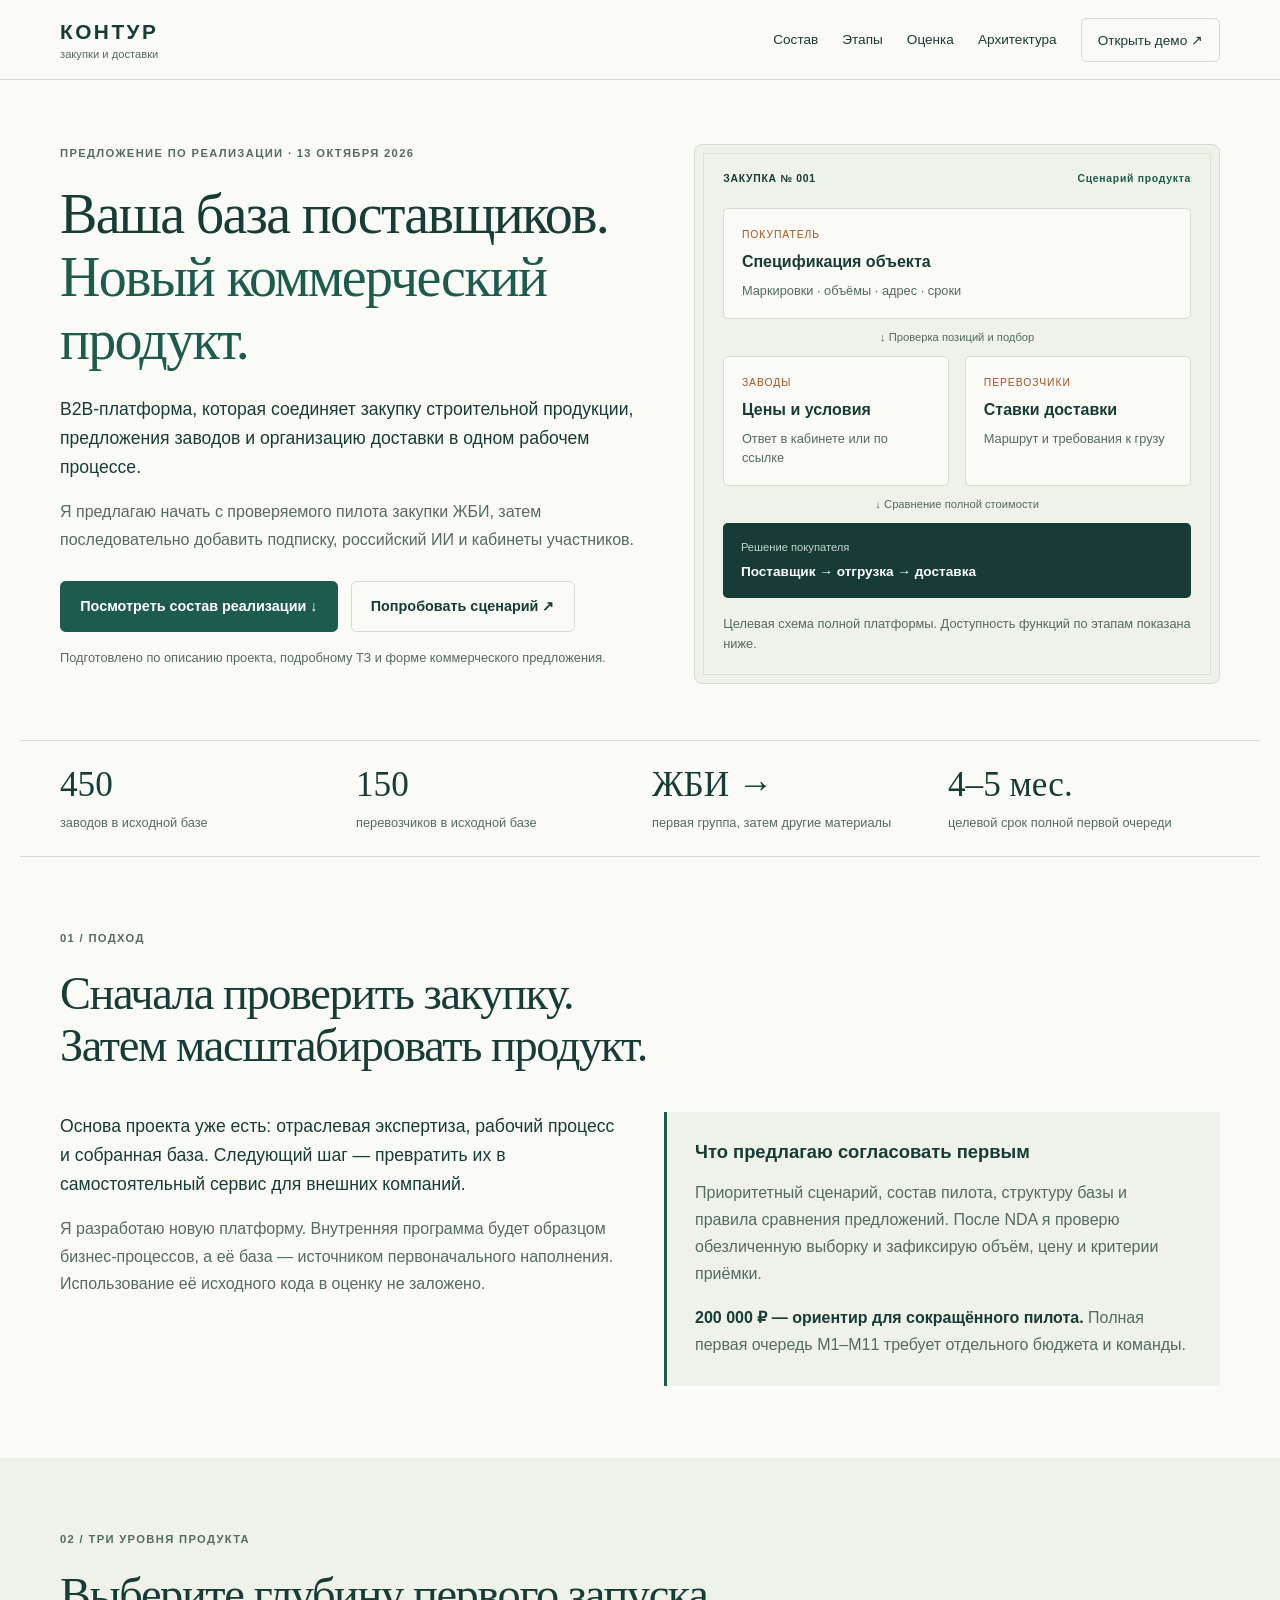
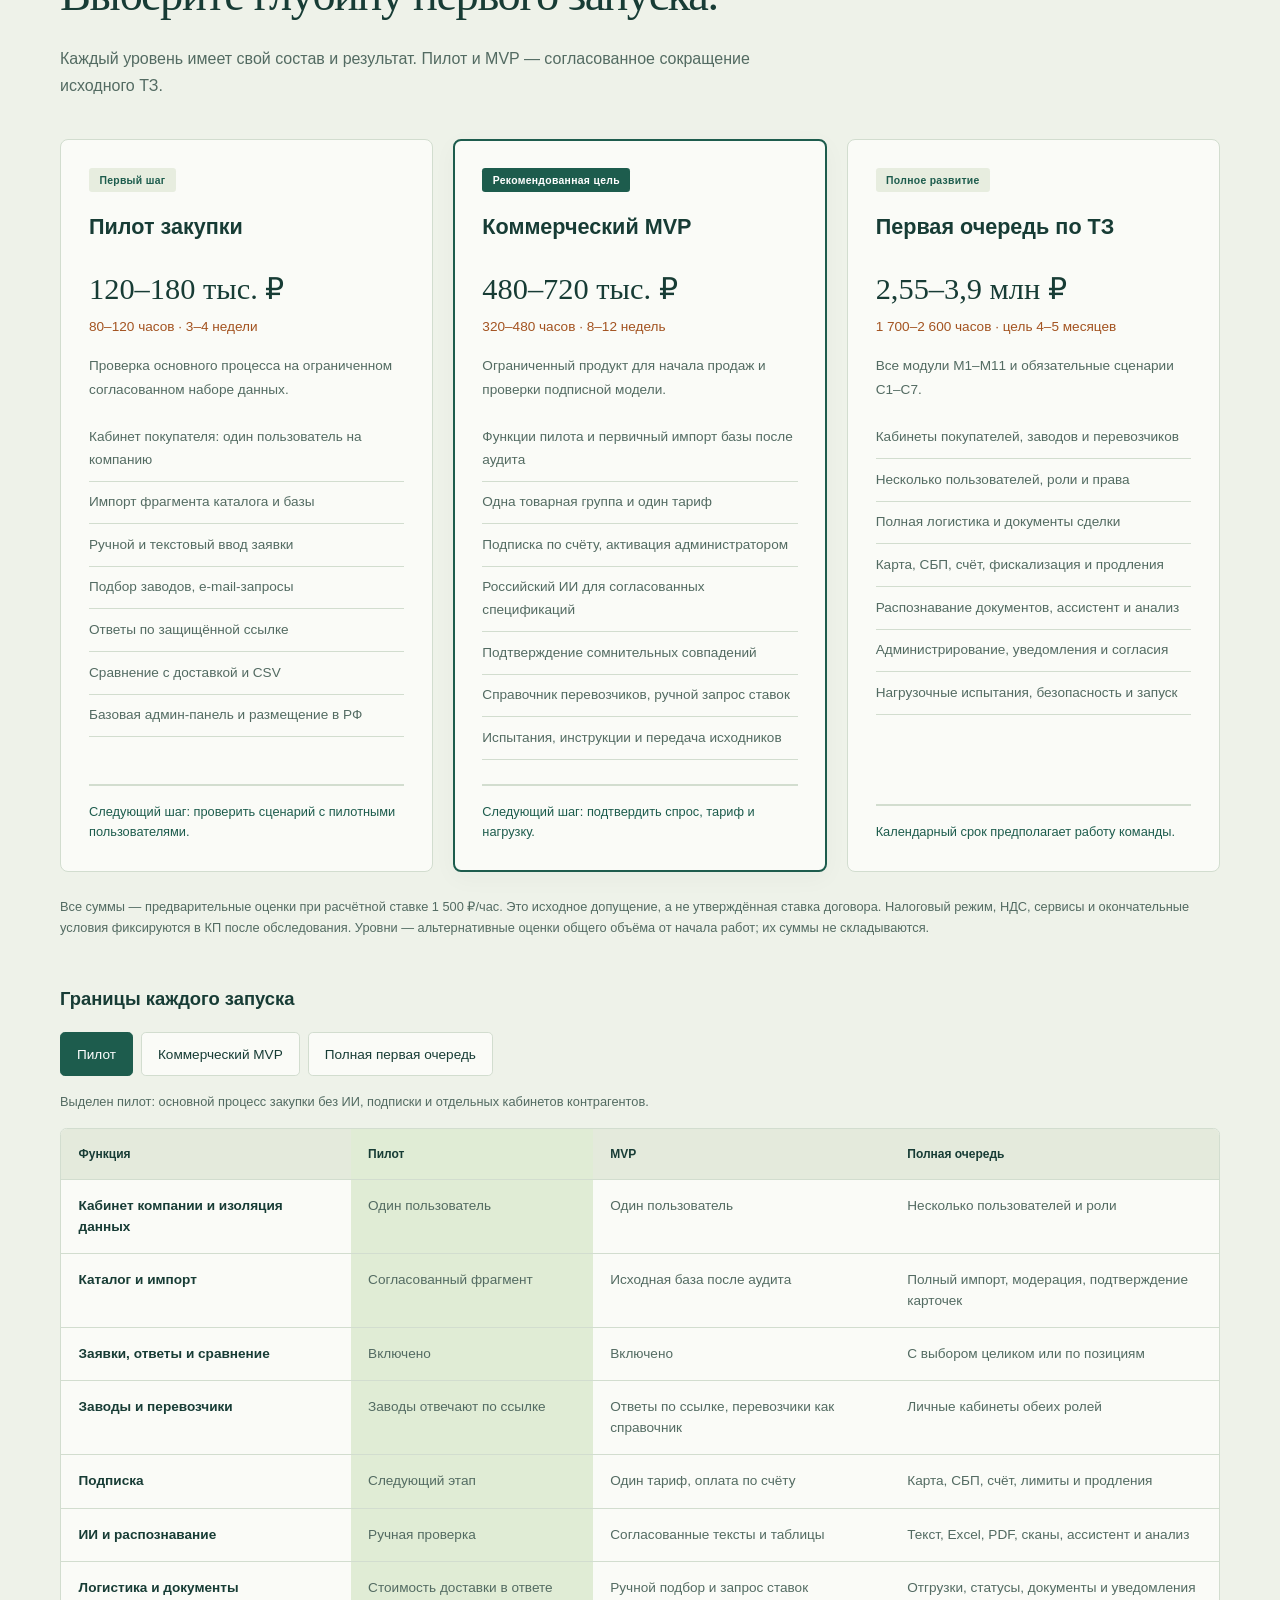
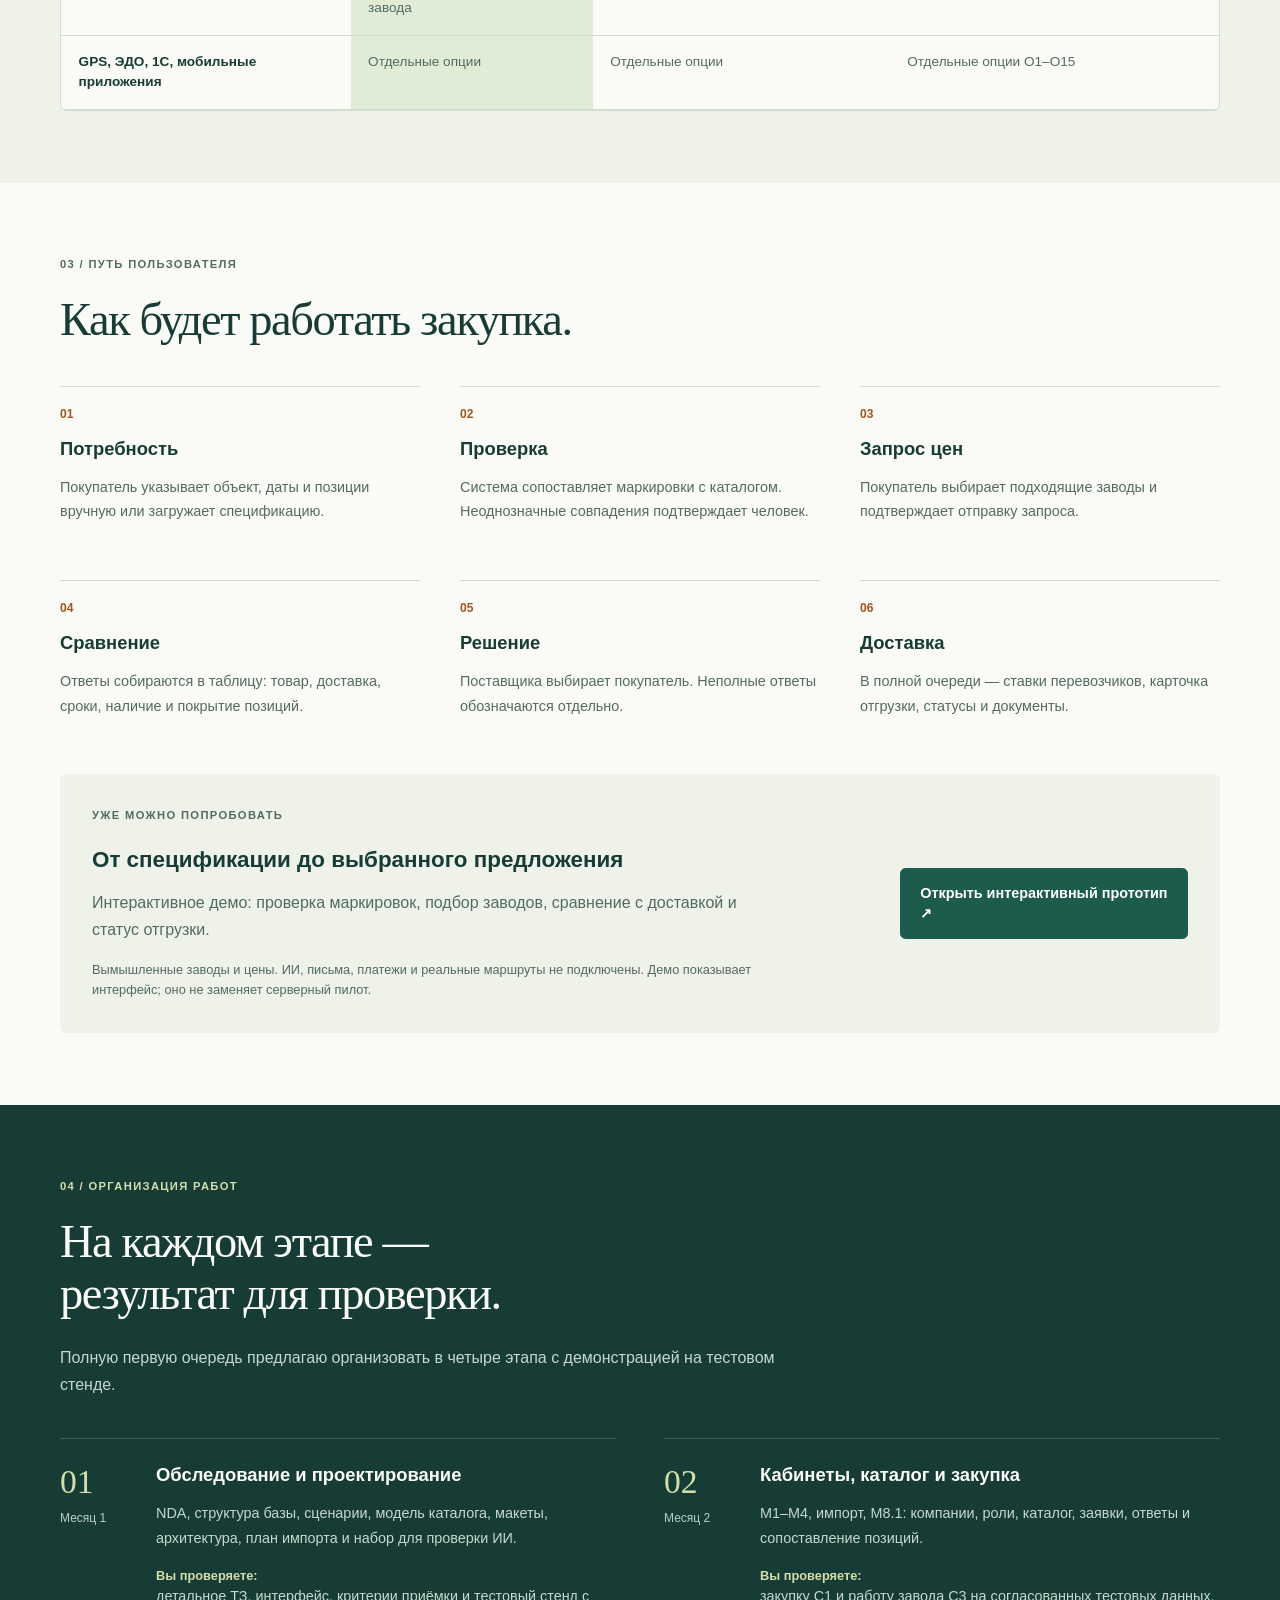
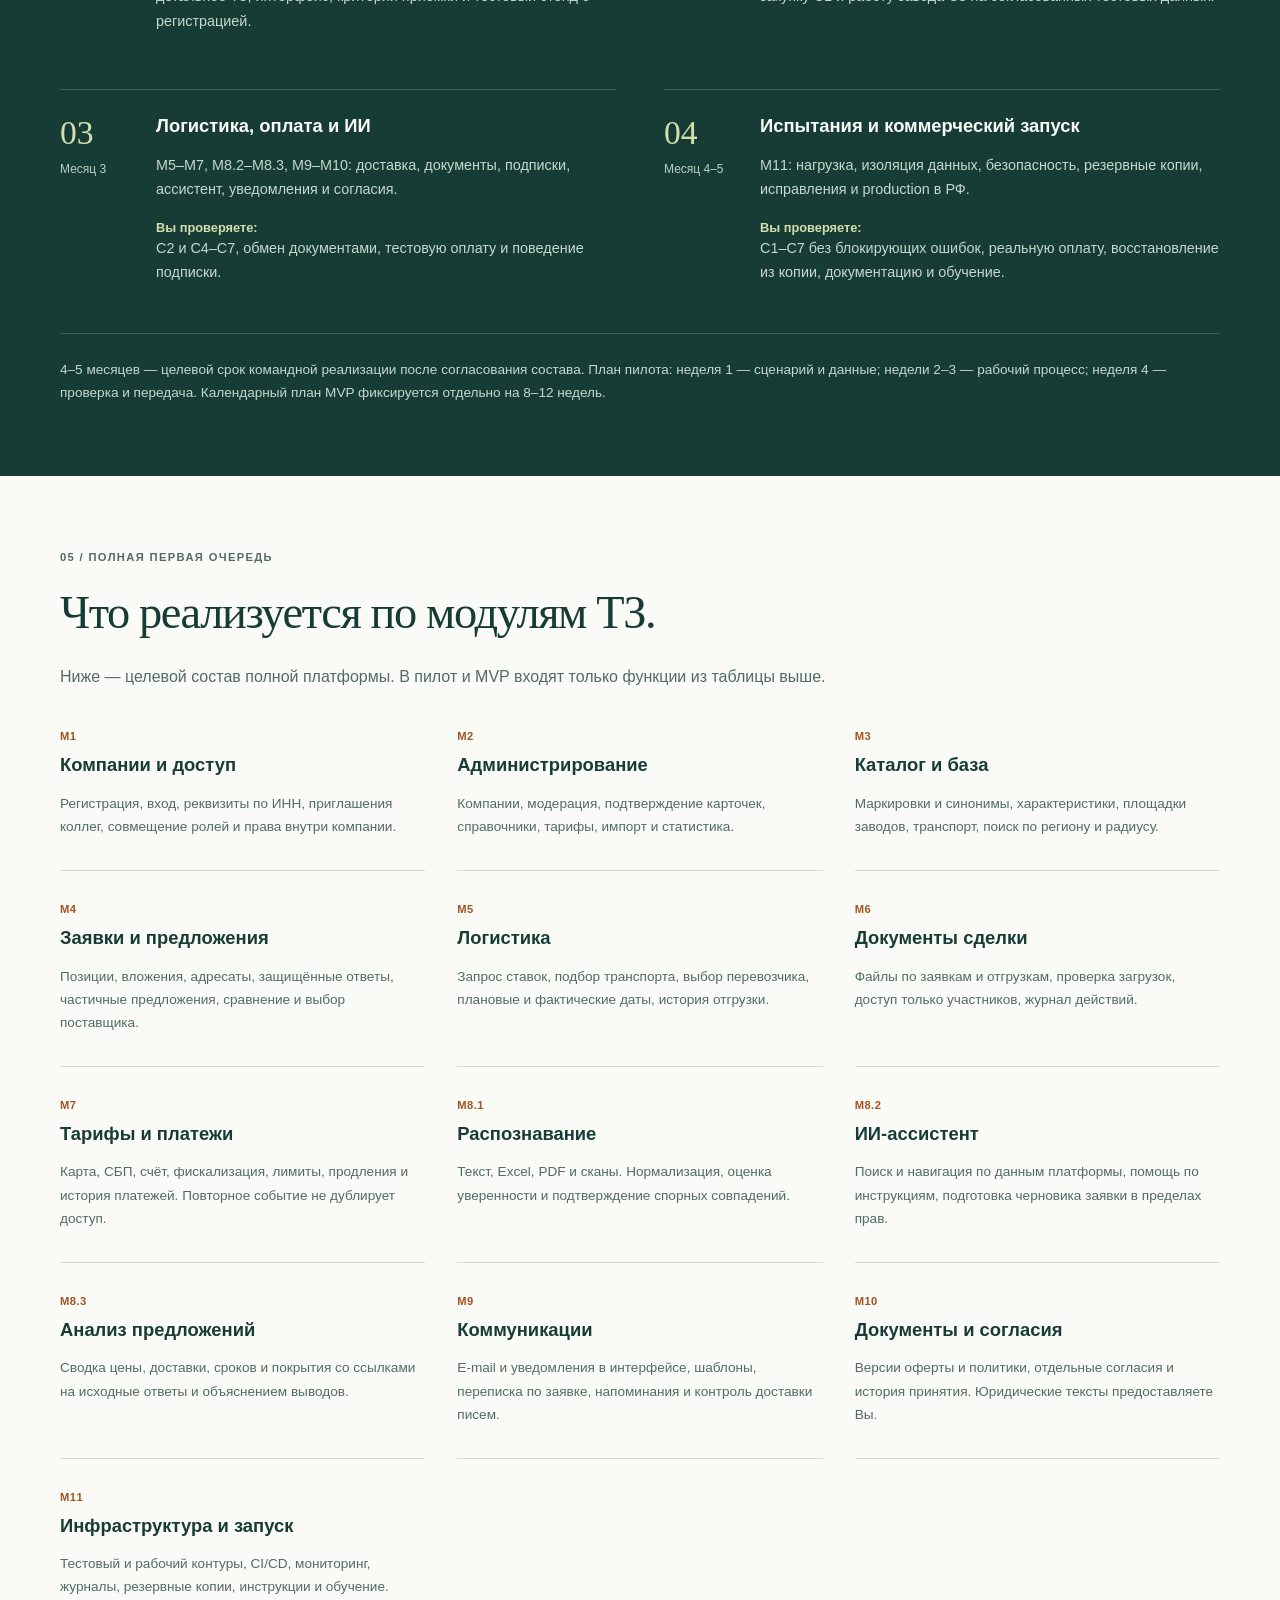
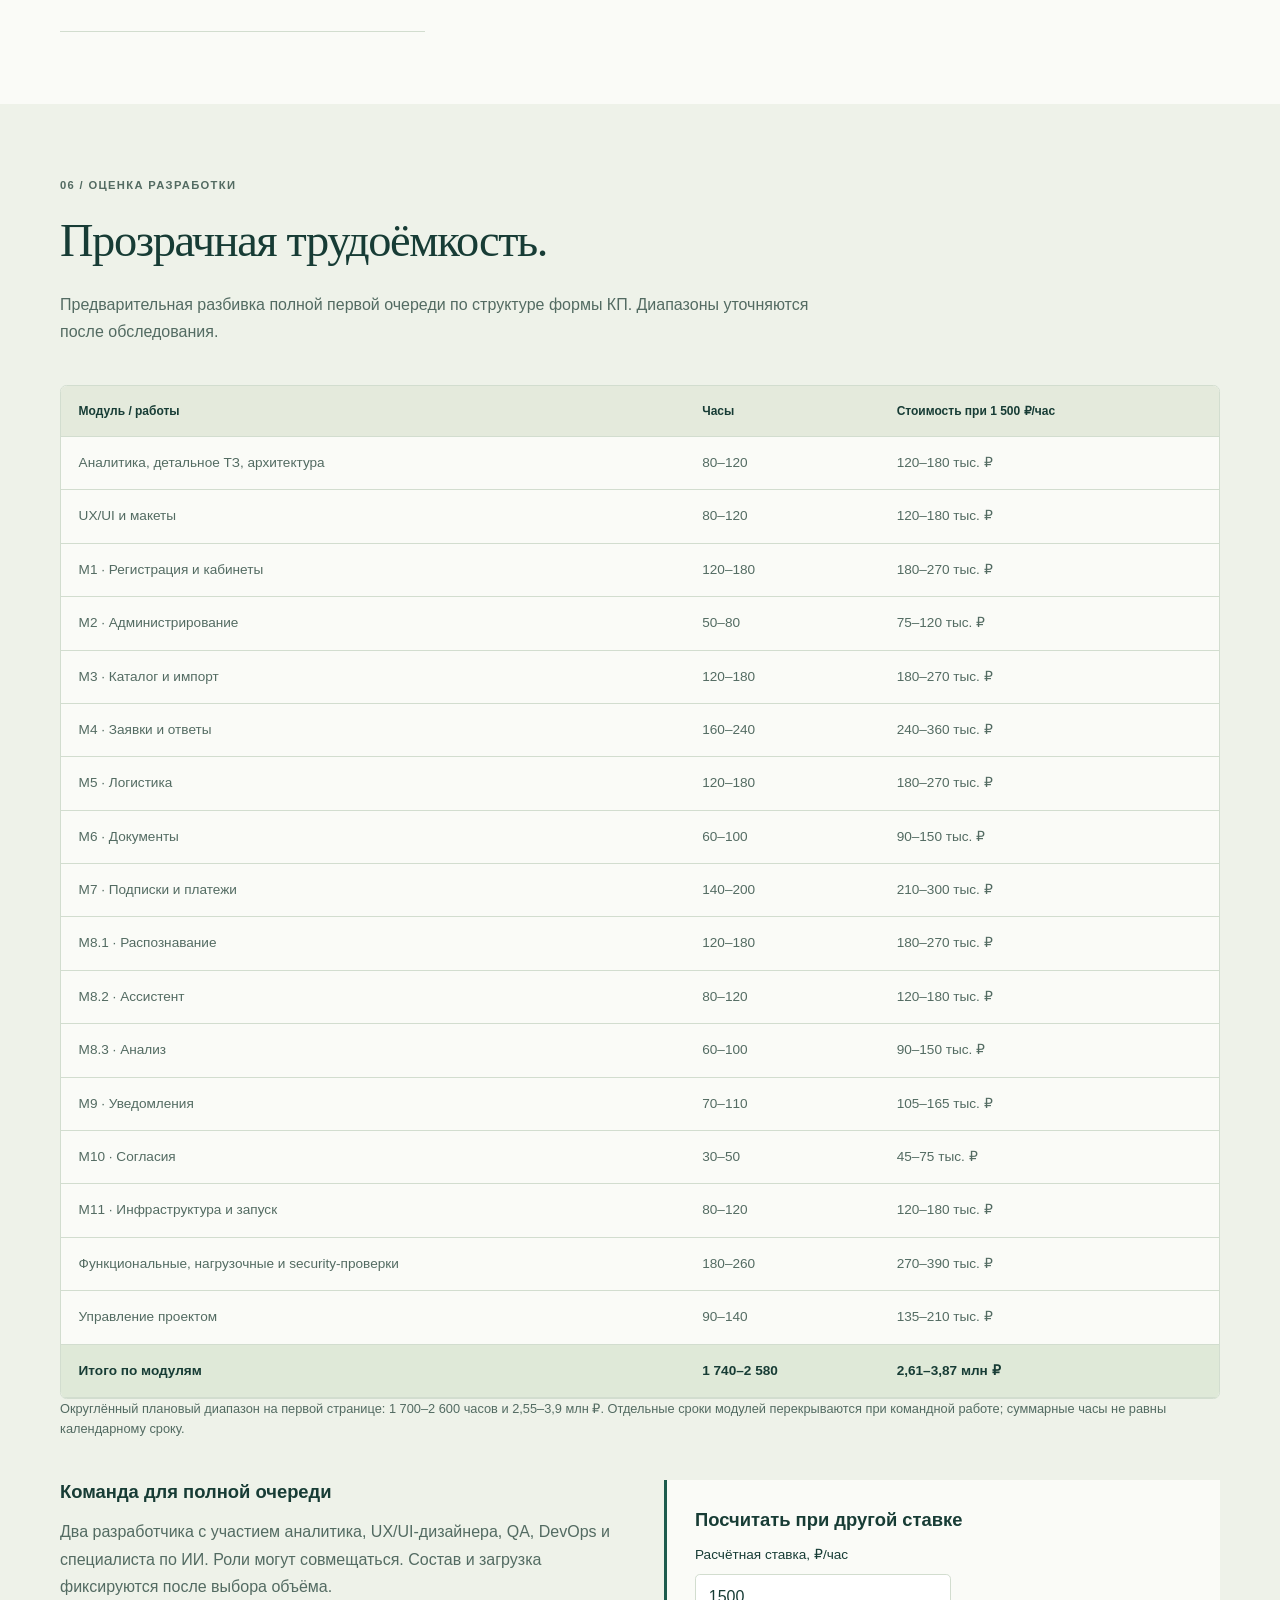
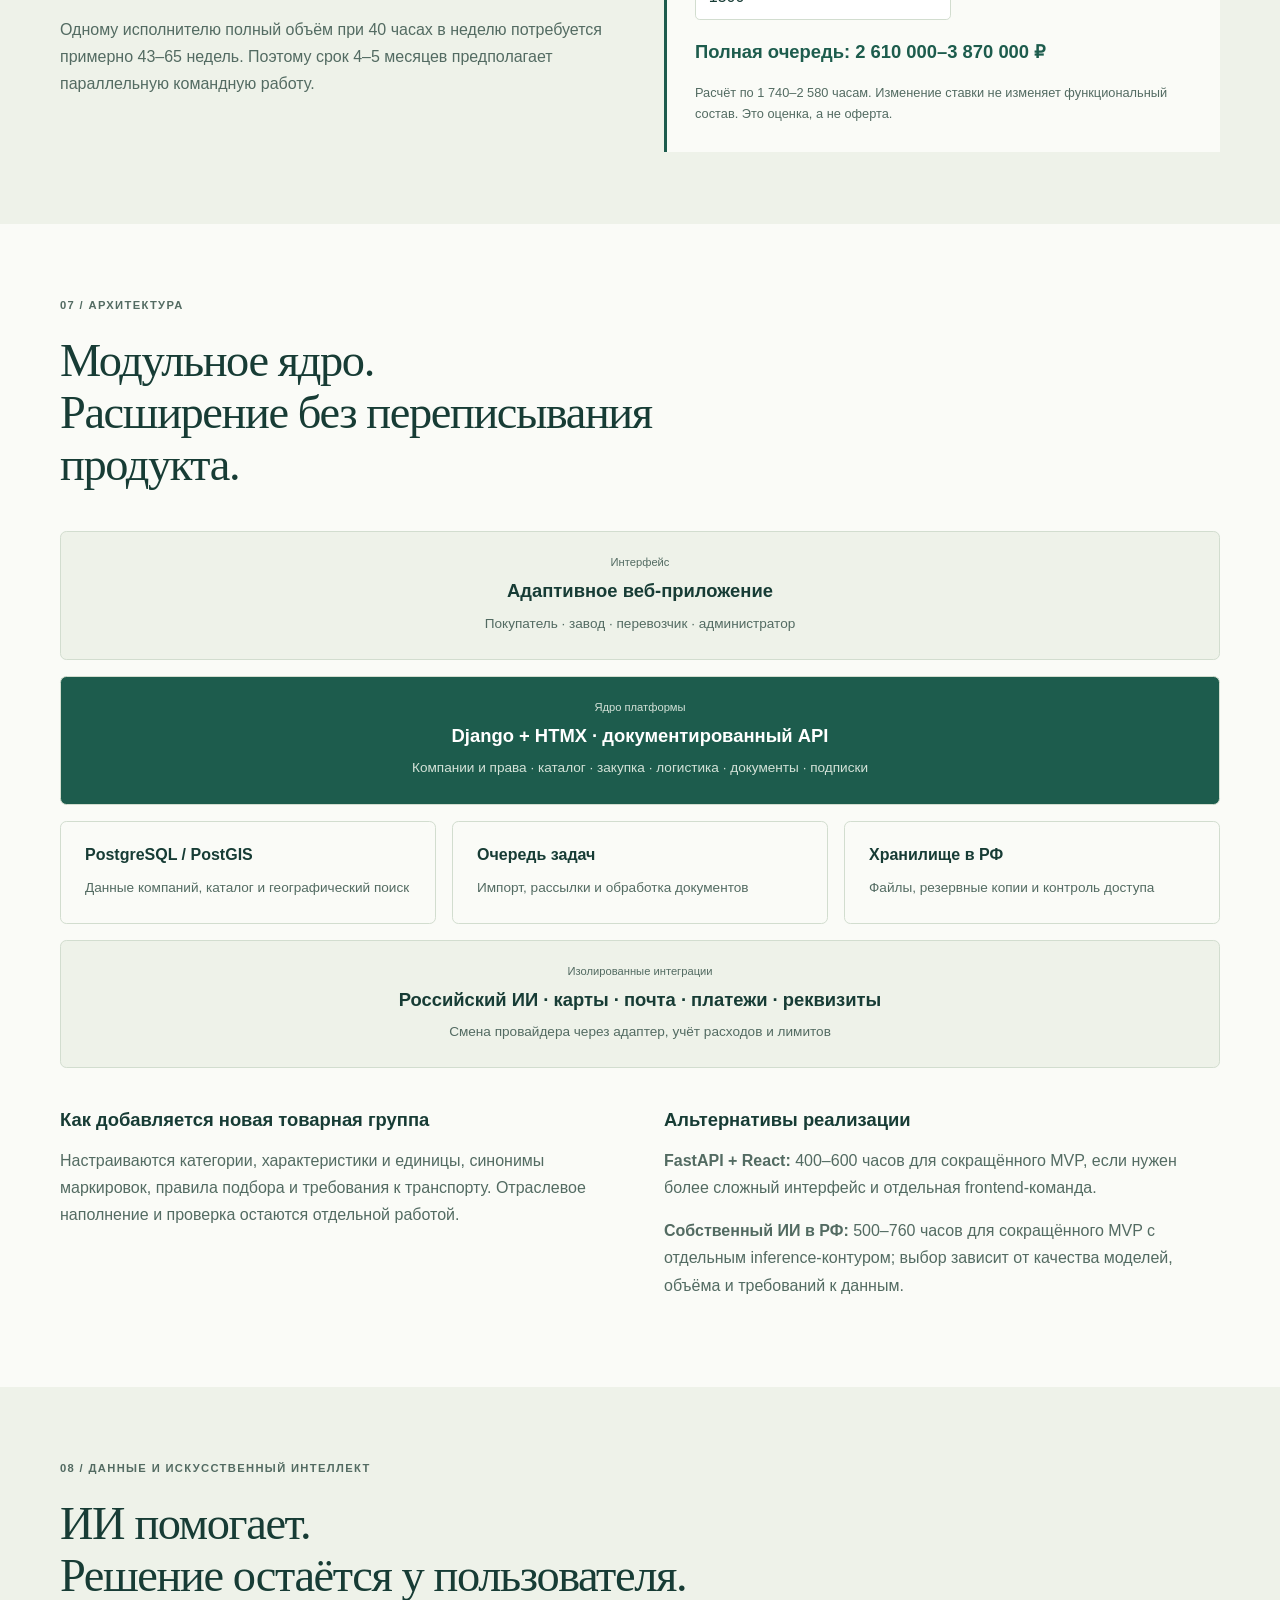
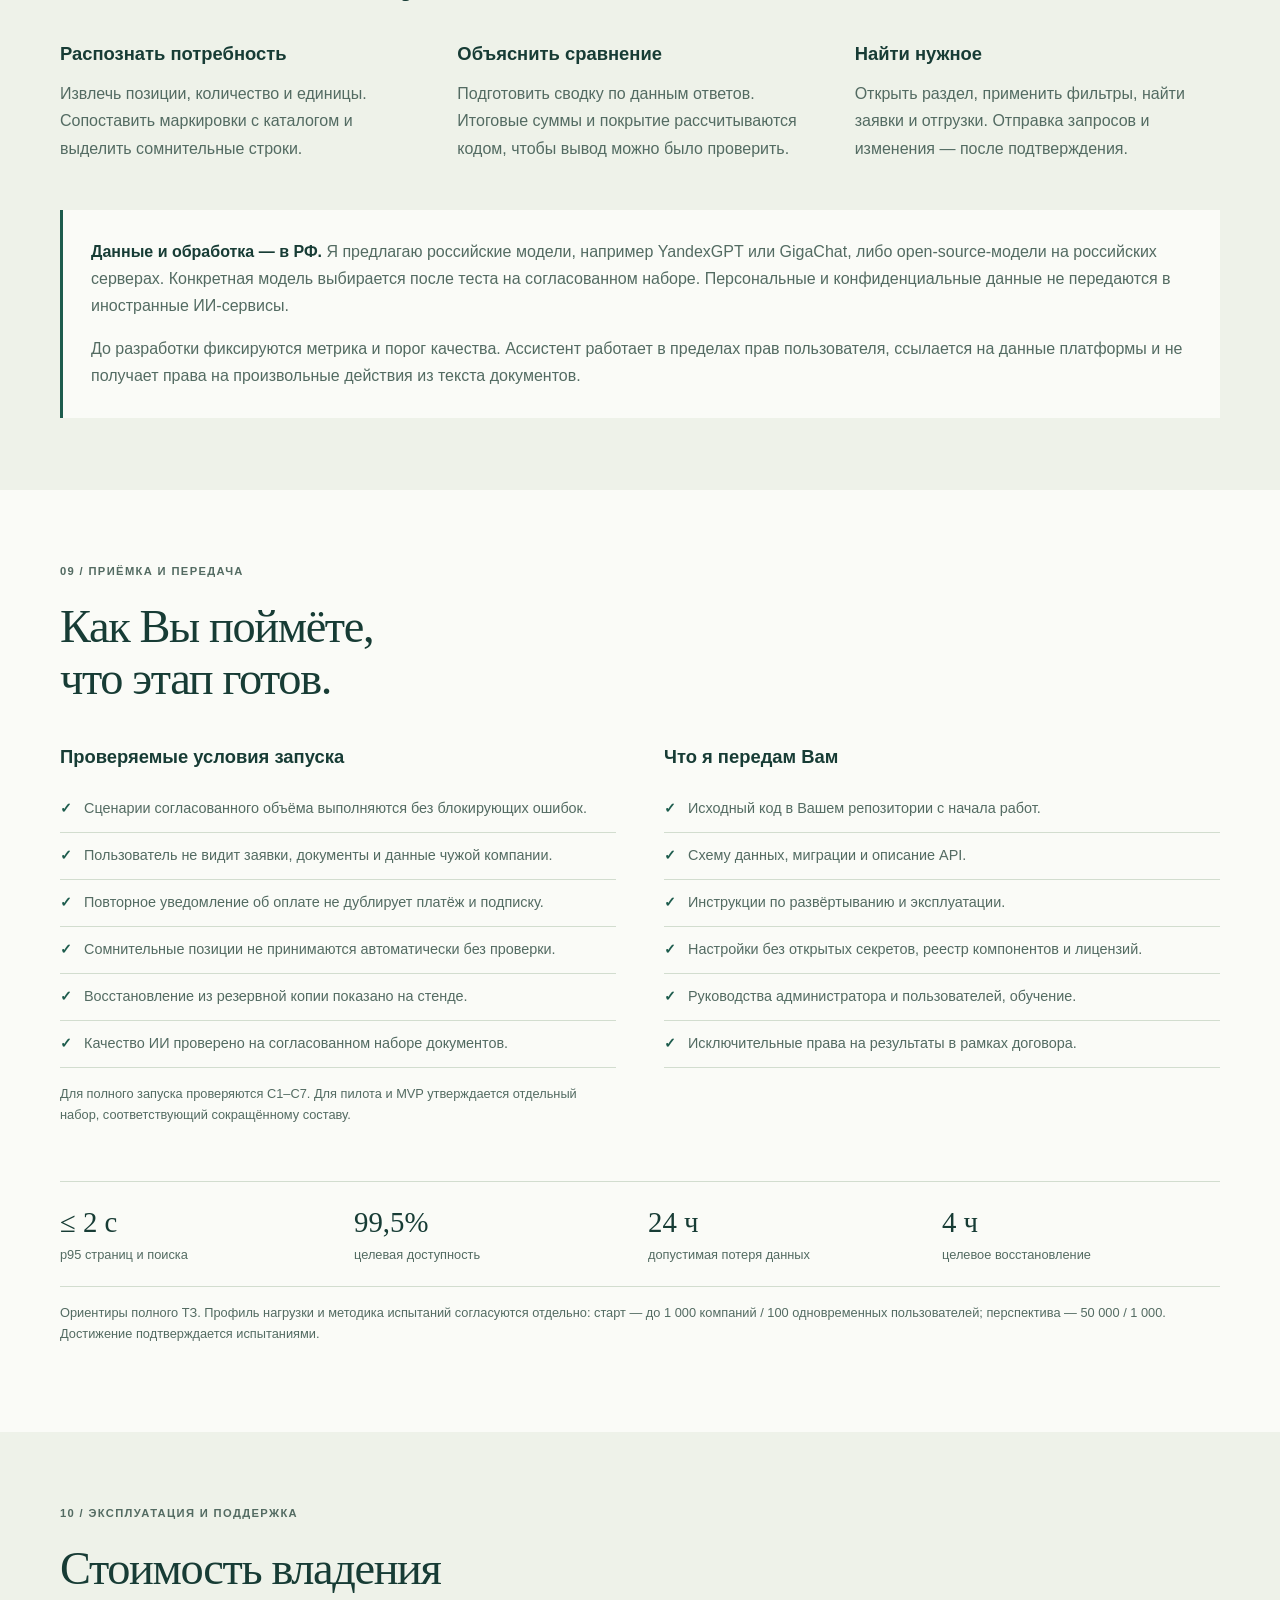
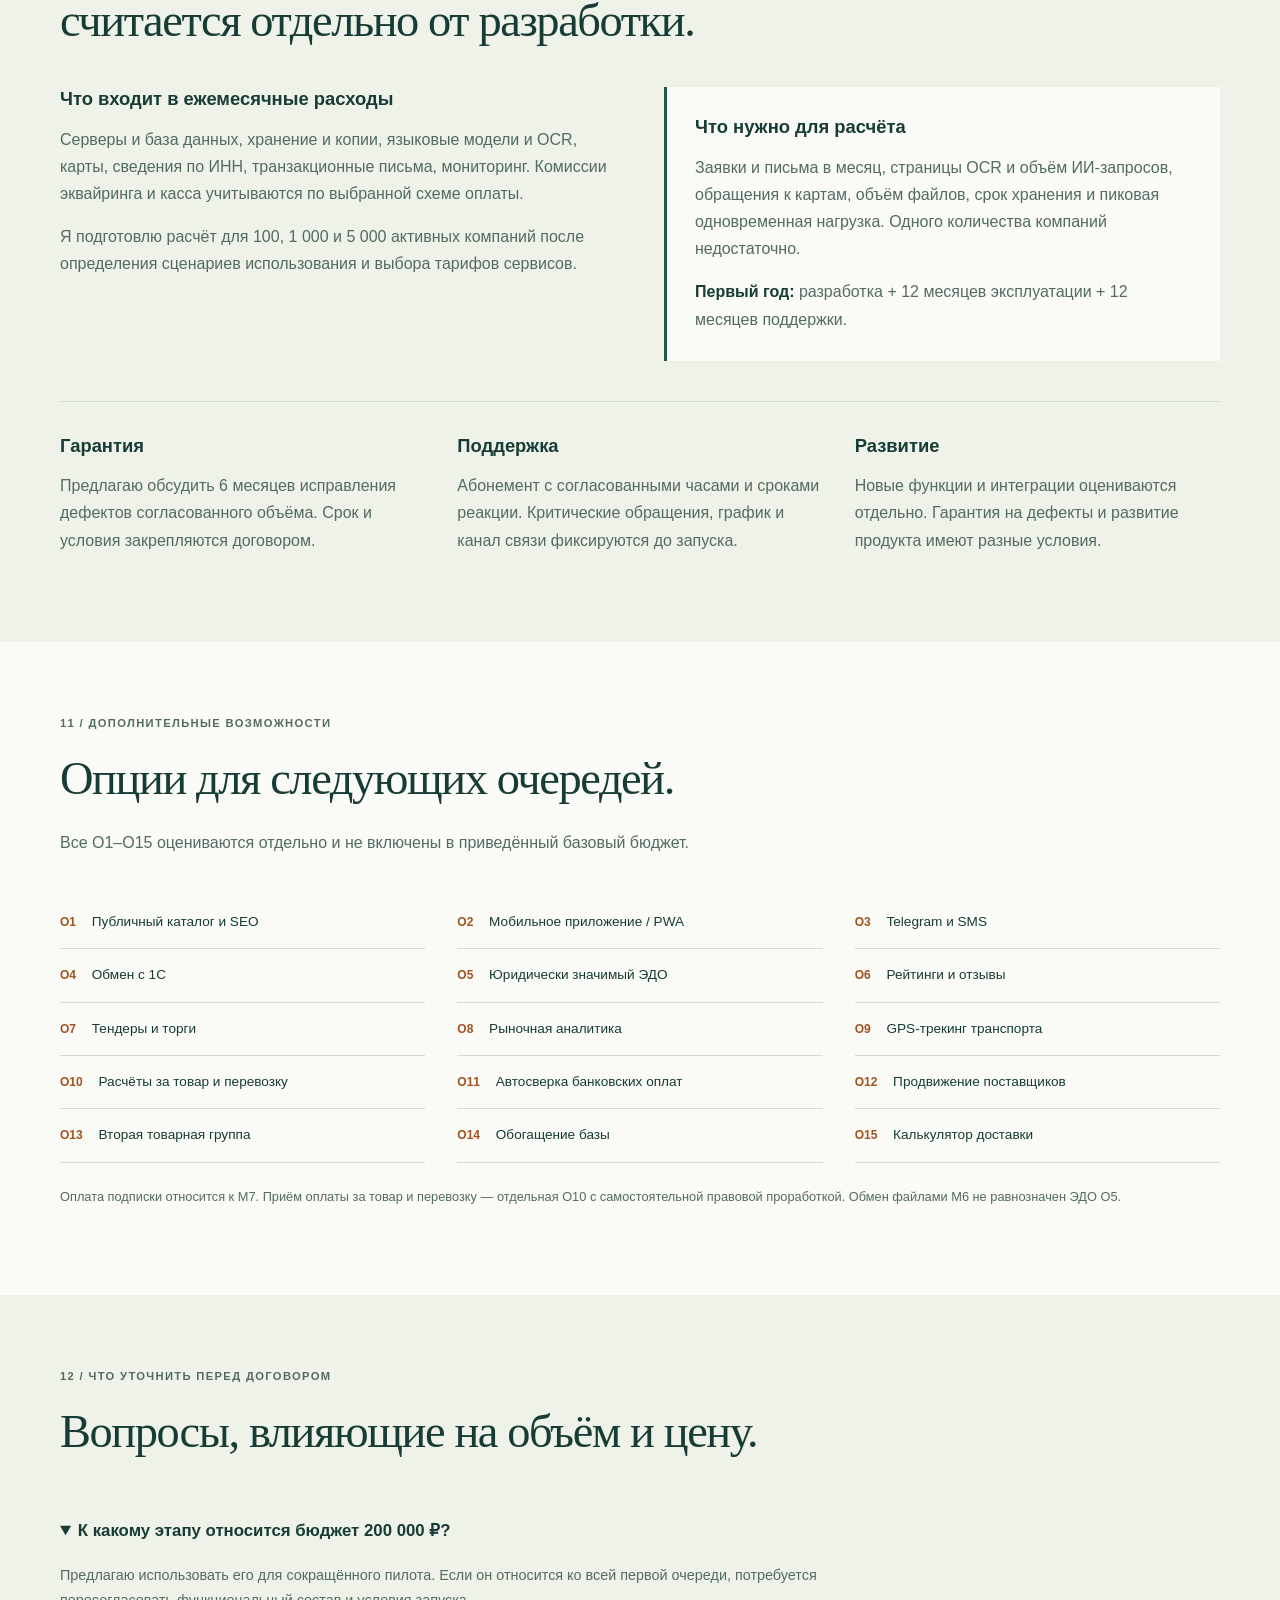
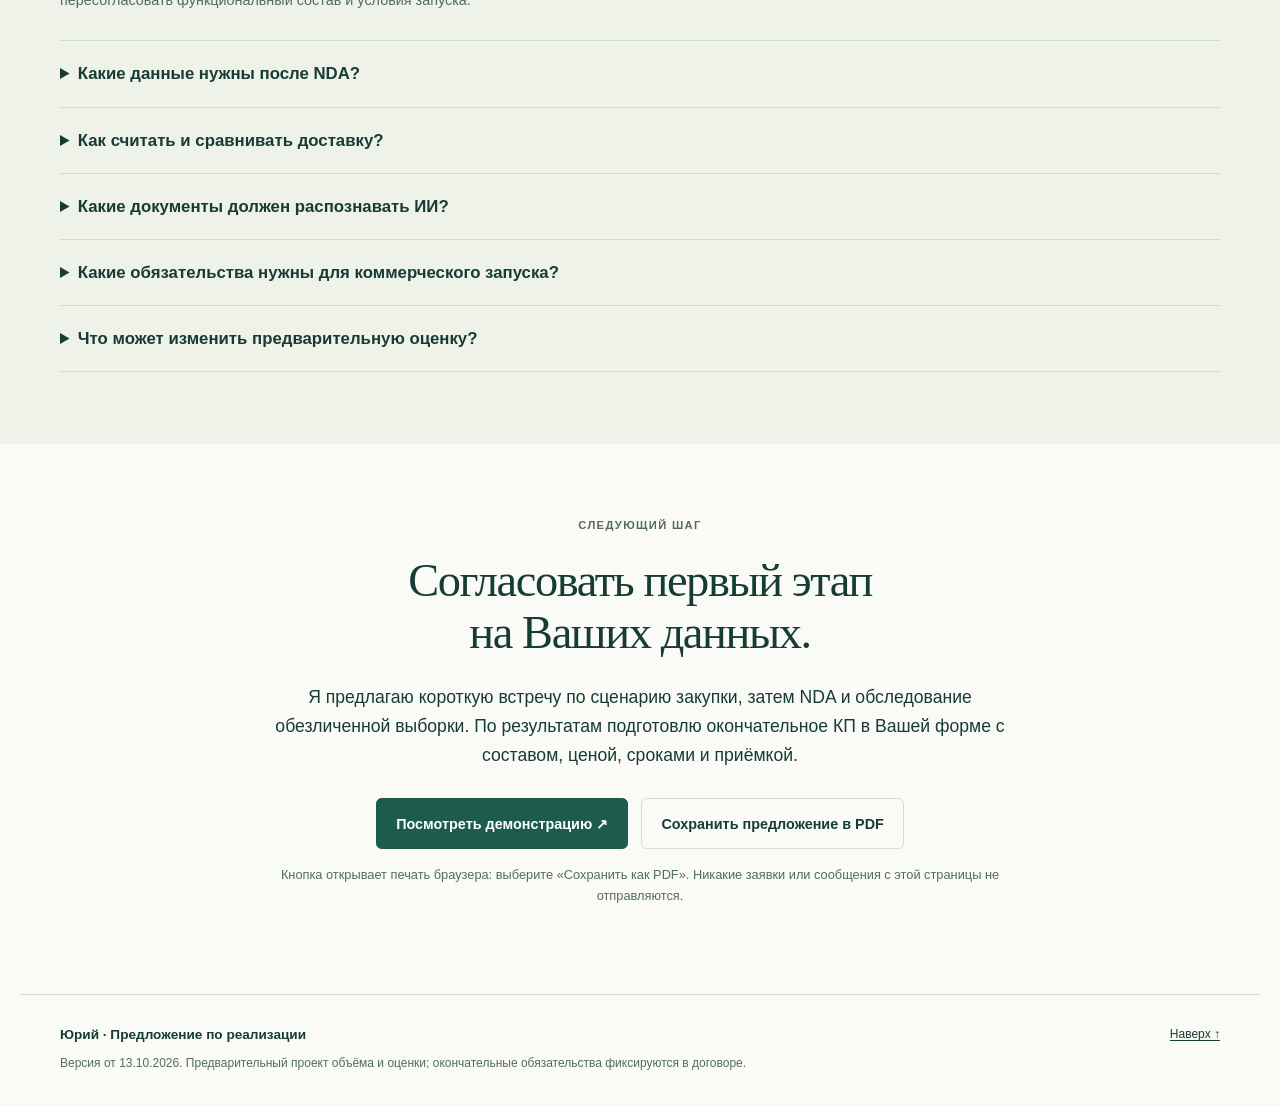
==== index.html @ e75c68c5 "Publish B2B platform implementation proposal and interactive demo" ====
<!doctype html>
<html lang="ru">
<head>
<meta charset="utf-8"><meta name="viewport" content="width=device-width, initial-scale=1">
<meta name="description" content="Предложение по реализации B2B-платформы закупки ЖБИ: пилот, коммерческий MVP, этапы разработки, архитектура, сроки и бюджет.">
<meta name="robots" content="noindex, nofollow"><meta name="theme-color" content="#143b35">
<title>B2B-платформа ЖБИ — предложение по реализации</title>
<link rel="stylesheet" href="assets/style.css"><script src="assets/site.js" defer></script>
</head>
<body>
<a class="skip" href="#main">К содержанию</a>
<header class="top"><a class="brand" href="#">КОНТУР<span>закупки и доставки</span></a><nav aria-label="Разделы предложения"><a href="#scope">Состав</a><a href="#roadmap">Этапы</a><a href="#budget">Оценка</a><a href="#architecture">Архитектура</a><a href="demo/" class="nav-demo">Открыть демо ↗</a></nav></header>
<main id="main">
<section class="hero wrap">
<div class="hero-copy"><p class="overline">ПРЕДЛОЖЕНИЕ ПО РЕАЛИЗАЦИИ · 13 ОКТЯБРЯ 2026</p><h1>Ваша база поставщиков.<br><em>Новый коммерческий продукт.</em></h1><p class="lead">B2B-платформа, которая соединяет закупку строительной продукции, предложения заводов и организацию доставки в одном рабочем процессе.</p><p>Я предлагаю начать с проверяемого пилота закупки ЖБИ, затем последовательно добавить подписку, российский ИИ и кабинеты участников.</p><div class="actions"><a class="button primary" href="#scope">Посмотреть состав реализации ↓</a><a class="button" href="demo/">Попробовать сценарий ↗</a></div><p class="caption">Подготовлено по описанию проекта, подробному ТЗ и форме коммерческого предложения.</p></div>
<div class="hero-map" aria-label="Схема процесса закупки"><div class="map-top"><span>ЗАКУПКА № 001</span><span class="live">Сценарий продукта</span></div><div class="map-node main-node"><small>ПОКУПАТЕЛЬ</small><strong>Спецификация объекта</strong><span>Маркировки · объёмы · адрес · сроки</span></div><div class="connector">↓ Проверка позиций и подбор</div><div class="map-split"><div class="map-node"><small>ЗАВОДЫ</small><strong>Цены и условия</strong><span>Ответ в кабинете или по ссылке</span></div><div class="map-node"><small>ПЕРЕВОЗЧИКИ</small><strong>Ставки доставки</strong><span>Маршрут и требования к грузу</span></div></div><div class="connector">↓ Сравнение полной стоимости</div><div class="map-result"><span>Решение покупателя</span><strong>Поставщик → отгрузка → доставка</strong></div><p class="caption">Целевая схема полной платформы. Доступность функций по этапам показана ниже.</p></div>
</section>
<section class="facts wrap" aria-label="Исходные данные"><div><strong>450</strong><span>заводов в исходной базе</span></div><div><strong>150</strong><span>перевозчиков в исходной базе</span></div><div><strong>ЖБИ →</strong><span>первая группа, затем другие материалы</span></div><div><strong>4–5 мес.</strong><span>целевой срок полной первой очереди</span></div></section>
<section class="wrap section" id="approach"><div class="section-title"><p class="overline">01 / ПОДХОД</p><h2>Сначала проверить закупку.<br>Затем масштабировать продукт.</h2></div><div class="two"><div><p class="large">Основа проекта уже есть: отраслевая экспертиза, рабочий процесс и собранная база. Следующий шаг — превратить их в самостоятельный сервис для внешних компаний.</p><p>Я разработаю новую платформу. Внутренняя программа будет образцом бизнес-процессов, а её база — источником первоначального наполнения. Использование её исходного кода в оценку не заложено.</p></div><div class="callout"><h3>Что предлагаю согласовать первым</h3><p>Приоритетный сценарий, состав пилота, структуру базы и правила сравнения предложений. После NDA я проверю обезличенную выборку и зафиксирую объём, цену и критерии приёмки.</p><p><strong>200 000 ₽ — ориентир для сокращённого пилота.</strong> Полная первая очередь М1–М11 требует отдельного бюджета и команды.</p></div></div></section>
<section class="section tint" id="scope"><div class="wrap"><div class="section-title"><p class="overline">02 / ТРИ УРОВНЯ ПРОДУКТА</p><h2>Выберите глубину первого запуска.</h2><p>Каждый уровень имеет свой состав и результат. Пилот и MVP — согласованное сокращение исходного ТЗ.</p></div><div class="plans">
<article class="plan"><span class="tag">Первый шаг</span><h3>Пилот закупки</h3><p class="price">120–180 тыс. ₽</p><p class="period">80–120 часов · 3–4 недели</p><p>Проверка основного процесса на ограниченном согласованном наборе данных.</p><ul><li>Кабинет покупателя: один пользователь на компанию</li><li>Импорт фрагмента каталога и базы</li><li>Ручной и текстовый ввод заявки</li><li>Подбор заводов, e-mail-запросы</li><li>Ответы по защищённой ссылке</li><li>Сравнение с доставкой и CSV</li><li>Базовая админ-панель и размещение в РФ</li></ul><div class="plan-note">Следующий шаг: проверить сценарий с пилотными пользователями.</div></article>
<article class="plan featured"><span class="tag">Рекомендованная цель</span><h3>Коммерческий MVP</h3><p class="price">480–720 тыс. ₽</p><p class="period">320–480 часов · 8–12 недель</p><p>Ограниченный продукт для начала продаж и проверки подписной модели.</p><ul><li>Функции пилота и первичный импорт базы после аудита</li><li>Одна товарная группа и один тариф</li><li>Подписка по счёту, активация администратором</li><li>Российский ИИ для согласованных спецификаций</li><li>Подтверждение сомнительных совпадений</li><li>Справочник перевозчиков, ручной запрос ставок</li><li>Испытания, инструкции и передача исходников</li></ul><div class="plan-note">Следующий шаг: подтвердить спрос, тариф и нагрузку.</div></article>
<article class="plan"><span class="tag">Полное развитие</span><h3>Первая очередь по ТЗ</h3><p class="price">2,55–3,9 млн ₽</p><p class="period">1 700–2 600 часов · цель 4–5 месяцев</p><p>Все модули М1–М11 и обязательные сценарии С1–С7.</p><ul><li>Кабинеты покупателей, заводов и перевозчиков</li><li>Несколько пользователей, роли и права</li><li>Полная логистика и документы сделки</li><li>Карта, СБП, счёт, фискализация и продления</li><li>Распознавание документов, ассистент и анализ</li><li>Администрирование, уведомления и согласия</li><li>Нагрузочные испытания, безопасность и запуск</li></ul><div class="plan-note">Календарный срок предполагает работу команды.</div></article>
</div><p class="estimate-note">Все суммы — предварительные оценки при расчётной ставке 1 500 ₽/час. Это исходное допущение, а не утверждённая ставка договора. Налоговый режим, НДС, сервисы и окончательные условия фиксируются в КП после обследования. Уровни — альтернативные оценки общего объёма от начала работ; их суммы не складываются.</p>
<h3 class="subheading">Границы каждого запуска</h3><div class="scope-controls" role="group" aria-label="Выделить уровень реализации"><button data-scope="pilot" aria-pressed="true">Пилот</button><button data-scope="mvp" aria-pressed="false">Коммерческий MVP</button><button data-scope="full" aria-pressed="false">Полная первая очередь</button></div><p id="scope-summary" class="caption" aria-live="polite">Выделен пилот: основной процесс закупки без ИИ, подписки и отдельных кабинетов контрагентов.</p>
<div class="table-wrap"><table class="scope-table"><thead><tr><th>Функция</th><th data-col="pilot" class="selected-col">Пилот</th><th data-col="mvp">MVP</th><th data-col="full">Полная очередь</th></tr></thead><tbody>
<tr><th>Кабинет компании и изоляция данных</th><td data-col="pilot" class="selected-col">Один пользователь</td><td data-col="mvp">Один пользователь</td><td data-col="full">Несколько пользователей и роли</td></tr>
<tr><th>Каталог и импорт</th><td data-col="pilot" class="selected-col">Согласованный фрагмент</td><td data-col="mvp">Исходная база после аудита</td><td data-col="full">Полный импорт, модерация, подтверждение карточек</td></tr>
<tr><th>Заявки, ответы и сравнение</th><td data-col="pilot" class="selected-col">Включено</td><td data-col="mvp">Включено</td><td data-col="full">С выбором целиком или по позициям</td></tr>
<tr><th>Заводы и перевозчики</th><td data-col="pilot" class="selected-col">Заводы отвечают по ссылке</td><td data-col="mvp">Ответы по ссылке, перевозчики как справочник</td><td data-col="full">Личные кабинеты обеих ролей</td></tr>
<tr><th>Подписка</th><td data-col="pilot" class="selected-col">Следующий этап</td><td data-col="mvp">Один тариф, оплата по счёту</td><td data-col="full">Карта, СБП, счёт, лимиты и продления</td></tr>
<tr><th>ИИ и распознавание</th><td data-col="pilot" class="selected-col">Ручная проверка</td><td data-col="mvp">Согласованные тексты и таблицы</td><td data-col="full">Текст, Excel, PDF, сканы, ассистент и анализ</td></tr>
<tr><th>Логистика и документы</th><td data-col="pilot" class="selected-col">Стоимость доставки в ответе завода</td><td data-col="mvp">Ручной подбор и запрос ставок</td><td data-col="full">Отгрузки, статусы, документы и уведомления</td></tr>
<tr><th>GPS, ЭДО, 1С, мобильные приложения</th><td data-col="pilot" class="selected-col">Отдельные опции</td><td data-col="mvp">Отдельные опции</td><td data-col="full">Отдельные опции О1–О15</td></tr>
</tbody></table></div></div></section>
<section class="wrap section" id="journey"><div class="section-title"><p class="overline">03 / ПУТЬ ПОЛЬЗОВАТЕЛЯ</p><h2>Как будет работать закупка.</h2></div><div class="journey">
<article><span>01</span><h3>Потребность</h3><p>Покупатель указывает объект, даты и позиции вручную или загружает спецификацию.</p></article><article><span>02</span><h3>Проверка</h3><p>Система сопоставляет маркировки с каталогом. Неоднозначные совпадения подтверждает человек.</p></article><article><span>03</span><h3>Запрос цен</h3><p>Покупатель выбирает подходящие заводы и подтверждает отправку запроса.</p></article><article><span>04</span><h3>Сравнение</h3><p>Ответы собираются в таблицу: товар, доставка, сроки, наличие и покрытие позиций.</p></article><article><span>05</span><h3>Решение</h3><p>Поставщика выбирает покупатель. Неполные ответы обозначаются отдельно.</p></article><article><span>06</span><h3>Доставка</h3><p>В полной очереди — ставки перевозчиков, карточка отгрузки, статусы и документы.</p></article>
</div><div class="demo-banner"><div><p class="overline">УЖЕ МОЖНО ПОПРОБОВАТЬ</p><h3>От спецификации до выбранного предложения</h3><p>Интерактивное демо: проверка маркировок, подбор заводов, сравнение с доставкой и статус отгрузки.</p><small>Вымышленные заводы и цены. ИИ, письма, платежи и реальные маршруты не подключены. Демо показывает интерфейс; оно не заменяет серверный пилот.</small></div><a class="button primary" href="demo/">Открыть интерактивный прототип ↗</a></div></section>
<section class="section dark" id="roadmap"><div class="wrap"><div class="section-title"><p class="overline">04 / ОРГАНИЗАЦИЯ РАБОТ</p><h2>На каждом этапе —<br>результат для проверки.</h2><p>Полную первую очередь предлагаю организовать в четыре этапа с демонстрацией на тестовом стенде.</p></div><div class="timeline">
<article><div class="stage-index">01 <span>Месяц 1</span></div><div><h3>Обследование и проектирование</h3><p>NDA, структура базы, сценарии, модель каталога, макеты, архитектура, план импорта и набор для проверки ИИ.</p><strong>Вы проверяете:</strong><p>детальное ТЗ, интерфейс, критерии приёмки и тестовый стенд с регистрацией.</p></div></article>
<article><div class="stage-index">02 <span>Месяц 2</span></div><div><h3>Кабинеты, каталог и закупка</h3><p>М1–М4, импорт, М8.1: компании, роли, каталог, заявки, ответы и сопоставление позиций.</p><strong>Вы проверяете:</strong><p>закупку С1 и работу завода С3 на согласованных тестовых данных.</p></div></article>
<article><div class="stage-index">03 <span>Месяц 3</span></div><div><h3>Логистика, оплата и ИИ</h3><p>М5–М7, М8.2–М8.3, М9–М10: доставка, документы, подписки, ассистент, уведомления и согласия.</p><strong>Вы проверяете:</strong><p>С2 и С4–С7, обмен документами, тестовую оплату и поведение подписки.</p></div></article>
<article><div class="stage-index">04 <span>Месяц 4–5</span></div><div><h3>Испытания и коммерческий запуск</h3><p>М11: нагрузка, изоляция данных, безопасность, резервные копии, исправления и production в РФ.</p><strong>Вы проверяете:</strong><p>С1–С7 без блокирующих ошибок, реальную оплату, восстановление из копии, документацию и обучение.</p></div></article>
</div><p class="dark-note">4–5 месяцев — целевой срок командной реализации после согласования состава. План пилота: неделя 1 — сценарий и данные; недели 2–3 — рабочий процесс; неделя 4 — проверка и передача. Календарный план MVP фиксируется отдельно на 8–12 недель.</p></div></section>
<section class="wrap section" id="modules"><div class="section-title"><p class="overline">05 / ПОЛНАЯ ПЕРВАЯ ОЧЕРЕДЬ</p><h2>Что реализуется по модулям ТЗ.</h2><p>Ниже — целевой состав полной платформы. В пилот и MVP входят только функции из таблицы выше.</p></div><div class="module-grid">
<article><span>М1</span><h3>Компании и доступ</h3><p>Регистрация, вход, реквизиты по ИНН, приглашения коллег, совмещение ролей и права внутри компании.</p></article><article><span>М2</span><h3>Администрирование</h3><p>Компании, модерация, подтверждение карточек, справочники, тарифы, импорт и статистика.</p></article><article><span>М3</span><h3>Каталог и база</h3><p>Маркировки и синонимы, характеристики, площадки заводов, транспорт, поиск по региону и радиусу.</p></article><article><span>М4</span><h3>Заявки и предложения</h3><p>Позиции, вложения, адресаты, защищённые ответы, частичные предложения, сравнение и выбор поставщика.</p></article><article><span>М5</span><h3>Логистика</h3><p>Запрос ставок, подбор транспорта, выбор перевозчика, плановые и фактические даты, история отгрузки.</p></article><article><span>М6</span><h3>Документы сделки</h3><p>Файлы по заявкам и отгрузкам, проверка загрузок, доступ только участников, журнал действий.</p></article><article><span>М7</span><h3>Тарифы и платежи</h3><p>Карта, СБП, счёт, фискализация, лимиты, продления и история платежей. Повторное событие не дублирует доступ.</p></article><article><span>М8.1</span><h3>Распознавание</h3><p>Текст, Excel, PDF и сканы. Нормализация, оценка уверенности и подтверждение спорных совпадений.</p></article><article><span>М8.2</span><h3>ИИ-ассистент</h3><p>Поиск и навигация по данным платформы, помощь по инструкциям, подготовка черновика заявки в пределах прав.</p></article><article><span>М8.3</span><h3>Анализ предложений</h3><p>Сводка цены, доставки, сроков и покрытия со ссылками на исходные ответы и объяснением выводов.</p></article><article><span>М9</span><h3>Коммуникации</h3><p>E-mail и уведомления в интерфейсе, шаблоны, переписка по заявке, напоминания и контроль доставки писем.</p></article><article><span>М10</span><h3>Документы и согласия</h3><p>Версии оферты и политики, отдельные согласия и история принятия. Юридические тексты предоставляете Вы.</p></article><article><span>М11</span><h3>Инфраструктура и запуск</h3><p>Тестовый и рабочий контуры, CI/CD, мониторинг, журналы, резервные копии, инструкции и обучение.</p></article>
</div></section>
<section class="section tint" id="budget"><div class="wrap"><div class="section-title"><p class="overline">06 / ОЦЕНКА РАЗРАБОТКИ</p><h2>Прозрачная трудоёмкость.</h2><p>Предварительная разбивка полной первой очереди по структуре формы КП. Диапазоны уточняются после обследования.</p></div><div class="table-wrap"><table><thead><tr><th>Модуль / работы</th><th>Часы</th><th>Стоимость при 1 500 ₽/час</th></tr></thead><tbody id="estimate-rows">
<tr><td>Аналитика, детальное ТЗ, архитектура</td><td>80–120</td><td>120–180 тыс. ₽</td></tr><tr><td>UX/UI и макеты</td><td>80–120</td><td>120–180 тыс. ₽</td></tr><tr><td>М1 · Регистрация и кабинеты</td><td>120–180</td><td>180–270 тыс. ₽</td></tr><tr><td>М2 · Администрирование</td><td>50–80</td><td>75–120 тыс. ₽</td></tr><tr><td>М3 · Каталог и импорт</td><td>120–180</td><td>180–270 тыс. ₽</td></tr><tr><td>М4 · Заявки и ответы</td><td>160–240</td><td>240–360 тыс. ₽</td></tr><tr><td>М5 · Логистика</td><td>120–180</td><td>180–270 тыс. ₽</td></tr><tr><td>М6 · Документы</td><td>60–100</td><td>90–150 тыс. ₽</td></tr><tr><td>М7 · Подписки и платежи</td><td>140–200</td><td>210–300 тыс. ₽</td></tr><tr><td>М8.1 · Распознавание</td><td>120–180</td><td>180–270 тыс. ₽</td></tr><tr><td>М8.2 · Ассистент</td><td>80–120</td><td>120–180 тыс. ₽</td></tr><tr><td>М8.3 · Анализ</td><td>60–100</td><td>90–150 тыс. ₽</td></tr><tr><td>М9 · Уведомления</td><td>70–110</td><td>105–165 тыс. ₽</td></tr><tr><td>М10 · Согласия</td><td>30–50</td><td>45–75 тыс. ₽</td></tr><tr><td>М11 · Инфраструктура и запуск</td><td>80–120</td><td>120–180 тыс. ₽</td></tr><tr><td>Функциональные, нагрузочные и security-проверки</td><td>180–260</td><td>270–390 тыс. ₽</td></tr><tr><td>Управление проектом</td><td>90–140</td><td>135–210 тыс. ₽</td></tr>
</tbody><tfoot><tr><th>Итого по модулям</th><td>1 740–2 580</td><td>2,61–3,87 млн ₽</td></tr></tfoot></table></div><p class="caption">Округлённый плановый диапазон на первой странице: 1 700–2 600 часов и 2,55–3,9 млн ₽. Отдельные сроки модулей перекрываются при командной работе; суммарные часы не равны календарному сроку.</p>
<div class="two budget-bottom"><div><h3>Команда для полной очереди</h3><p>Два разработчика с участием аналитика, UX/UI-дизайнера, QA, DevOps и специалиста по ИИ. Роли могут совмещаться. Состав и загрузка фиксируются после выбора объёма.</p><p>Одному исполнителю полный объём при 40 часах в неделю потребуется примерно 43–65 недель. Поэтому срок 4–5 месяцев предполагает параллельную командную работу.</p></div><div class="callout calculator"><h3>Посчитать при другой ставке</h3><label for="rate">Расчётная ставка, ₽/час</label><input id="rate" type="number" min="500" max="15000" step="100" value="1500"><p id="calc-result" aria-live="polite">Полная очередь: 2 610 000–3 870 000 ₽</p><small>Расчёт по 1 740–2 580 часам. Изменение ставки не изменяет функциональный состав. Это оценка, а не оферта.</small></div></div>
</div></section>
<section class="wrap section" id="architecture"><div class="section-title"><p class="overline">07 / АРХИТЕКТУРА</p><h2>Модульное ядро.<br>Расширение без переписывания продукта.</h2></div><div class="architecture"><div class="arch-layer"><span>Интерфейс</span><strong>Адаптивное веб-приложение</strong><p>Покупатель · завод · перевозчик · администратор</p></div><div class="arch-layer core"><span>Ядро платформы</span><strong>Django + HTMX · документированный API</strong><p>Компании и права · каталог · закупка · логистика · документы · подписки</p></div><div class="arch-three"><div><strong>PostgreSQL / PostGIS</strong><p>Данные компаний, каталог и географический поиск</p></div><div><strong>Очередь задач</strong><p>Импорт, рассылки и обработка документов</p></div><div><strong>Хранилище в РФ</strong><p>Файлы, резервные копии и контроль доступа</p></div></div><div class="arch-layer"><span>Изолированные интеграции</span><strong>Российский ИИ · карты · почта · платежи · реквизиты</strong><p>Смена провайдера через адаптер, учёт расходов и лимитов</p></div></div><div class="two"><div><h3>Как добавляется новая товарная группа</h3><p>Настраиваются категории, характеристики и единицы, синонимы маркировок, правила подбора и требования к транспорту. Отраслевое наполнение и проверка остаются отдельной работой.</p></div><div><h3>Альтернативы реализации</h3><p><strong>FastAPI + React:</strong> 400–600 часов для сокращённого MVP, если нужен более сложный интерфейс и отдельная frontend-команда.</p><p><strong>Собственный ИИ в РФ:</strong> 500–760 часов для сокращённого MVP с отдельным inference-контуром; выбор зависит от качества моделей, объёма и требований к данным.</p></div></div></section>
<section class="section tint" id="ai"><div class="wrap"><div class="section-title"><p class="overline">08 / ДАННЫЕ И ИСКУССТВЕННЫЙ ИНТЕЛЛЕКТ</p><h2>ИИ помогает.<br>Решение остаётся у пользователя.</h2></div><div class="three"><article><h3>Распознать потребность</h3><p>Извлечь позиции, количество и единицы. Сопоставить маркировки с каталогом и выделить сомнительные строки.</p></article><article><h3>Объяснить сравнение</h3><p>Подготовить сводку по данным ответов. Итоговые суммы и покрытие рассчитываются кодом, чтобы вывод можно было проверить.</p></article><article><h3>Найти нужное</h3><p>Открыть раздел, применить фильтры, найти заявки и отгрузки. Отправка запросов и изменения — после подтверждения.</p></article></div><div class="callout"><p><strong>Данные и обработка — в РФ.</strong> Я предлагаю российские модели, например YandexGPT или GigaChat, либо open-source-модели на российских серверах. Конкретная модель выбирается после теста на согласованном наборе. Персональные и конфиденциальные данные не передаются в иностранные ИИ-сервисы.</p><p>До разработки фиксируются метрика и порог качества. Ассистент работает в пределах прав пользователя, ссылается на данные платформы и не получает права на произвольные действия из текста документов.</p></div></div></section>
<section class="wrap section" id="acceptance"><div class="section-title"><p class="overline">09 / ПРИЁМКА И ПЕРЕДАЧА</p><h2>Как Вы поймёте,<br>что этап готов.</h2></div><div class="two"><div><h3>Проверяемые условия запуска</h3><ul class="checks"><li>Сценарии согласованного объёма выполняются без блокирующих ошибок.</li><li>Пользователь не видит заявки, документы и данные чужой компании.</li><li>Повторное уведомление об оплате не дублирует платёж и подписку.</li><li>Сомнительные позиции не принимаются автоматически без проверки.</li><li>Восстановление из резервной копии показано на стенде.</li><li>Качество ИИ проверено на согласованном наборе документов.</li></ul><p class="caption">Для полного запуска проверяются С1–С7. Для пилота и MVP утверждается отдельный набор, соответствующий сокращённому составу.</p></div><div><h3>Что я передам Вам</h3><ul class="checks"><li>Исходный код в Вашем репозитории с начала работ.</li><li>Схему данных, миграции и описание API.</li><li>Инструкции по развёртыванию и эксплуатации.</li><li>Настройки без открытых секретов, реестр компонентов и лицензий.</li><li>Руководства администратора и пользователей, обучение.</li><li>Исключительные права на результаты в рамках договора.</li></ul></div></div><div class="targets"><div><strong>≤ 2 с</strong><span>p95 страниц и поиска</span></div><div><strong>99,5%</strong><span>целевая доступность</span></div><div><strong>24 ч</strong><span>допустимая потеря данных</span></div><div><strong>4 ч</strong><span>целевое восстановление</span></div></div><p class="caption">Ориентиры полного ТЗ. Профиль нагрузки и методика испытаний согласуются отдельно: старт — до 1 000 компаний / 100 одновременных пользователей; перспектива — 50 000 / 1 000. Достижение подтверждается испытаниями.</p></section>
<section class="section tint" id="operations"><div class="wrap"><div class="section-title"><p class="overline">10 / ЭКСПЛУАТАЦИЯ И ПОДДЕРЖКА</p><h2>Стоимость владения<br>считается отдельно от разработки.</h2></div><div class="two"><div><h3>Что входит в ежемесячные расходы</h3><p>Серверы и база данных, хранение и копии, языковые модели и OCR, карты, сведения по ИНН, транзакционные письма, мониторинг. Комиссии эквайринга и касса учитываются по выбранной схеме оплаты.</p><p>Я подготовлю расчёт для 100, 1 000 и 5 000 активных компаний после определения сценариев использования и выбора тарифов сервисов.</p></div><div class="callout"><h3>Что нужно для расчёта</h3><p>Заявки и письма в месяц, страницы OCR и объём ИИ-запросов, обращения к картам, объём файлов, срок хранения и пиковая одновременная нагрузка. Одного количества компаний недостаточно.</p><p><strong>Первый год:</strong> разработка + 12 месяцев эксплуатации + 12 месяцев поддержки.</p></div></div><div class="three support"><article><h3>Гарантия</h3><p>Предлагаю обсудить 6 месяцев исправления дефектов согласованного объёма. Срок и условия закрепляются договором.</p></article><article><h3>Поддержка</h3><p>Абонемент с согласованными часами и сроками реакции. Критические обращения, график и канал связи фиксируются до запуска.</p></article><article><h3>Развитие</h3><p>Новые функции и интеграции оцениваются отдельно. Гарантия на дефекты и развитие продукта имеют разные условия.</p></article></div></div></section>
<section class="wrap section" id="options"><div class="section-title"><p class="overline">11 / ДОПОЛНИТЕЛЬНЫЕ ВОЗМОЖНОСТИ</p><h2>Опции для следующих очередей.</h2><p>Все О1–О15 оцениваются отдельно и не включены в приведённый базовый бюджет.</p></div><div class="options-grid"><div><span>О1</span> Публичный каталог и SEO</div><div><span>О2</span> Мобильное приложение / PWA</div><div><span>О3</span> Telegram и SMS</div><div><span>О4</span> Обмен с 1С</div><div><span>О5</span> Юридически значимый ЭДО</div><div><span>О6</span> Рейтинги и отзывы</div><div><span>О7</span> Тендеры и торги</div><div><span>О8</span> Рыночная аналитика</div><div><span>О9</span> GPS-трекинг транспорта</div><div><span>О10</span> Расчёты за товар и перевозку</div><div><span>О11</span> Автосверка банковских оплат</div><div><span>О12</span> Продвижение поставщиков</div><div><span>О13</span> Вторая товарная группа</div><div><span>О14</span> Обогащение базы</div><div><span>О15</span> Калькулятор доставки</div></div><p class="caption">Оплата подписки относится к М7. Приём оплаты за товар и перевозку — отдельная О10 с самостоятельной правовой проработкой. Обмен файлами М6 не равнозначен ЭДО О5.</p></section>
<section class="section tint" id="questions"><div class="wrap"><div class="section-title"><p class="overline">12 / ЧТО УТОЧНИТЬ ПЕРЕД ДОГОВОРОМ</p><h2>Вопросы, влияющие на объём и цену.</h2></div><div class="faq">
<details open><summary>К какому этапу относится бюджет 200 000 ₽?</summary><p>Предлагаю использовать его для сокращённого пилота. Если он относится ко всей первой очереди, потребуется пересогласовать функциональный состав и условия запуска.</p></details>
<details><summary>Какие данные нужны после NDA?</summary><p>Структура базы, 20–30 обезличенных записей, примеры спецификаций и ответов заводов, каталог маркировок и синонимов. Это позволит оценить импорт и качество сопоставления.</p></details>
<details><summary>Как считать и сравнивать доставку?</summary><p>Нужно согласовать число рейсов, массу, габариты, разгрузку, наличие товара, НДС и сроки. Частичная поставка должна сравниваться отдельно от полного заказа.</p></details>
<details><summary>Какие документы должен распознавать ИИ?</summary><p>Нужно определить долю сканов, нестандартных Excel, рукописных строк и форматов поставщиков. Метрики проверяются на реальном согласованном тестовом наборе.</p></details>
<details><summary>Какие обязательства нужны для коммерческого запуска?</summary><p>Тариф и лимиты, юридические документы, договоры с сервисами, ответственный за приёмку и сроки согласований. В финальном КП фиксируются состав команды, налоговый режим, ставки, график платежей, гарантия и передача прав.</p></details>
<details><summary>Что может изменить предварительную оценку?</summary><p>Низкое качество исходной базы, неоднозначные маркировки, сложные сканы, дополнительные форматы, автоматические уточнения по ответам, изменение объёма и задержки доступов или согласований. Я отмечу допущения в КП до начала работ.</p></details>
</div></div></section>
<section class="wrap section closing"><p class="overline">СЛЕДУЮЩИЙ ШАГ</p><h2>Согласовать первый этап<br>на Ваших данных.</h2><p class="lead">Я предлагаю короткую встречу по сценарию закупки, затем NDA и обследование обезличенной выборки. По результатам подготовлю окончательное КП в Вашей форме с составом, ценой, сроками и приёмкой.</p><div class="actions"><a class="button primary" href="demo/">Посмотреть демонстрацию ↗</a><button class="button" id="print">Сохранить предложение в PDF</button></div><p class="caption">Кнопка открывает печать браузера: выберите «Сохранить как PDF». Никакие заявки или сообщения с этой страницы не отправляются.</p></section>
</main><footer class="wrap"><div><strong>Юрий · Предложение по реализации</strong><p>Версия от 13.10.2026. Предварительный проект объёма и оценки; окончательные обязательства фиксируются в договоре.</p></div><a href="#main">Наверх ↑</a></footer>
</body></html>
---- assets/style.css ----
:root{--ink:#173c35;--muted:#536b62;--green:#1d5c4d;--paper:#fafbf7;--tint:#eef2e9;--line:#d2ddcf;--orange:#a35320;font-family:"Segoe UI",sans-serif;font-size:16px;color:var(--ink);background:var(--paper)}*{box-sizing:border-box}html{scroll-behavior:smooth;scroll-padding-top:6rem}body{margin:0}a{color:inherit;text-underline-offset:.2em}button,input{font:inherit}button,a,input,summary{-webkit-tap-highlight-color:transparent}:focus-visible{outline:3px solid #c97a3a;outline-offset:4px}.wrap{max-width:1240px;padding-left:2.5rem;padding-right:2.5rem;margin:auto}.top{display:flex;align-items:center;justify-content:space-between;gap:2rem;padding:1.1rem max(2.5rem,calc((100vw - 1160px)/2));border-bottom:1px solid var(--line);background:rgba(250,251,247,.98);position:sticky;top:0;z-index:5}.brand{font-weight:800;letter-spacing:.12em;text-decoration:none;font-size:1.3rem}.brand span{display:block;letter-spacing:0;font-size:.7rem;font-weight:450;margin-top:.25rem;color:var(--muted)}nav{display:flex;gap:1.5rem;align-items:center;font-size:.85rem}nav a{text-decoration:none;padding:.5rem 0;min-height:44px;display:flex;align-items:center}nav a:hover{color:var(--orange)}.nav-demo{border:1px solid var(--line);padding:.65rem 1rem;border-radius:.35rem}.skip{position:fixed;left:1rem;top:-5rem;z-index:10;padding:1rem;background:white}.skip:focus{top:1rem}.hero{padding-top:4rem;padding-bottom:3.5rem;display:grid;grid-template-columns:1.1fr 1fr;gap:3.5rem;align-items:center}.overline{font-size:.7rem;letter-spacing:.12em;font-weight:750;color:var(--muted);margin:0 0 1.25rem}h1,h2{font-family:Georgia,"Times New Roman",serif;font-weight:400;letter-spacing:-.03em;line-height:1.12;margin:0 0 1.5rem}h1{font-size:3.5rem}h1 em{font-style:normal;color:var(--green)}h2{font-size:2.9rem}h3{font-size:1.15rem;line-height:1.35;margin:0 0 .85rem;font-weight:700}p{line-height:1.7;margin:0 0 1rem}li{line-height:1.65}p,li{color:var(--muted)}.lead,.large{font-size:1.1rem;line-height:1.65;color:var(--ink)}.hero-copy>p:not(.overline){max-width:42rem}.actions{display:flex;gap:.8rem;flex-wrap:wrap;margin:1.75rem 0 1rem}.button{display:inline-flex;align-items:center;justify-content:center;padding:.9rem 1.2rem;border:1px solid var(--line);color:var(--ink);border-radius:.35rem;text-decoration:none;min-height:48px;font-size:.9rem;font-weight:650;background:transparent;cursor:pointer;line-height:1.4}.button.primary{background:var(--green);color:white;border-color:var(--green)}.button:hover{background:#e2eadb}.button.primary:hover{background:#143f35}.button:active{transform:translateY(1px)}.caption,small{font-size:.8rem;line-height:1.6;color:var(--muted)}.hero-map{background:var(--tint);padding:1.75rem;border:1px solid var(--line);border-radius:.5rem;position:relative}.hero-map:before{content:"";position:absolute;inset:.5rem;border:1px solid #dbe3d5;pointer-events:none}.map-top{display:flex;justify-content:space-between;gap:1rem;margin-bottom:1.5rem;font-size:.65rem;font-weight:700;letter-spacing:.07em}.live{color:var(--green)}.map-node{background:var(--paper);border:1px solid var(--line);padding:1.1rem;border-radius:.3rem}.map-node small{display:block;font-size:.65rem;letter-spacing:.09em;color:var(--orange)}.map-node strong{display:block;font-size:1rem;margin:.6rem 0}.map-node span{display:block;font-size:.8rem;color:var(--muted);line-height:1.5}.map-split{display:grid;grid-template-columns:1fr 1fr;gap:1rem}.connector{font-size:.7rem;text-align:center;padding:.8rem;color:var(--muted)}.map-result{background:var(--ink);color:white;padding:1.1rem;border-radius:.3rem}.map-result span{display:block;font-size:.7rem;color:#c4d5cb;margin-bottom:.6rem}.map-result strong{font-size:.85rem;font-weight:600}.hero-map .caption{margin:1rem 0 0}.facts{display:grid;grid-template-columns:repeat(4,1fr);padding-top:1.5rem;padding-bottom:1.5rem;border-top:1px solid var(--line);border-bottom:1px solid var(--line);gap:1.5rem}.facts strong{display:block;font-family:Georgia,serif;font-size:2.2rem;font-weight:400;margin-bottom:.5rem}.facts span{font-size:.8rem;color:var(--muted);line-height:1.5}.section{padding-top:4.5rem;padding-bottom:4.5rem}.section-title{margin-bottom:2.5rem;max-width:48rem}.section-title p:last-child{margin:0}.two{display:grid;grid-template-columns:1fr 1fr;gap:3rem}.three{display:grid;grid-template-columns:repeat(3,1fr);gap:2rem}.callout{padding:1.75rem;border-left:3px solid var(--green);background:var(--tint)}.callout p:last-child{margin:0}.callout strong{color:var(--ink)}.tint{background:var(--tint)}.tint .callout{background:var(--paper)}.plans{display:grid;grid-template-columns:repeat(3,1fr);gap:1.25rem;align-items:stretch}.plan{padding:1.75rem;background:var(--paper);border:1px solid var(--line);border-radius:.5rem;display:flex;flex-direction:column}.plan.featured{border:2px solid var(--green);padding:calc(1.75rem - 1px);box-shadow:0 6px 24px #173c3509}.tag{align-self:flex-start;background:#e7eddf;color:var(--green);padding:.4rem .65rem;font-size:.65rem;font-weight:750;letter-spacing:.03em;border-radius:.2rem;margin-bottom:1.25rem}.featured .tag{background:var(--green);color:#fff}.plan h3{font-size:1.35rem}.price{font-family:Georgia,serif;font-size:1.9rem;color:var(--ink);line-height:1.2;margin:1rem 0 .5rem}.period{font-size:.8rem;color:var(--orange)}.plan>p:not(.price){font-size:.85rem}.plan ul{padding:0;margin:0 0 1.5rem;list-style:none;font-size:.85rem}.plan li{padding:.6rem 0;border-bottom:1px solid var(--line)}.plan-note{margin-top:auto;padding-top:1rem;border-top:2px solid var(--line);font-size:.8rem;line-height:1.6;color:var(--green)}.estimate-note{font-size:.8rem;margin:1.5rem 0 2.5rem}.subheading{margin-top:3rem}.scope-controls{display:flex;flex-wrap:wrap;gap:.5rem;margin:1.25rem 0 1rem}.scope-controls button{border:1px solid var(--line);background:var(--paper);color:var(--ink);border-radius:.3rem;padding:.75rem 1rem;font-size:.85rem;min-height:44px;cursor:pointer}.scope-controls button[aria-pressed=true]{background:var(--green);border-color:var(--green);color:white}.scope-controls button:hover{box-shadow:inset 0 0 0 1px var(--green)}.table-wrap{overflow:auto;border:1px solid var(--line);border-radius:.4rem;background:var(--paper)}table{border-collapse:collapse;width:100%;font-size:.85rem;min-width:670px}th,td{padding:1rem 1.1rem;text-align:left;border-bottom:1px solid var(--line);vertical-align:top;line-height:1.5}thead th{background:#e4eadc;font-size:.75rem;font-weight:700}tbody th{font-weight:600;width:25%}td{color:var(--muted)}tfoot{background:#dfe9d8;font-weight:700}tfoot td{color:var(--ink)}.selected-col{background:#e0ecd5}.journey{display:grid;grid-template-columns:repeat(3,1fr);gap:2.5rem}.journey article{border-top:1px solid var(--line);padding-top:1.25rem}.journey article>span{display:block;font-size:.75rem;color:var(--orange);margin-bottom:1rem;font-weight:700}.journey p{font-size:.9rem}.demo-banner{display:flex;gap:2rem;align-items:center;justify-content:space-between;margin-top:2.5rem;background:var(--tint);padding:2rem;border-radius:.4rem}.demo-banner>div{max-width:43rem}.demo-banner .button{max-width:18rem;flex-shrink:0}.demo-banner h3{font-size:1.4rem}.dark{background:var(--ink);color:#fafbf7}.dark p{color:#c6d8cd}.dark .overline{color:#d2dfad}.timeline{display:grid;grid-template-columns:1fr 1fr;gap:2.5rem 3rem}.timeline article{display:grid;grid-template-columns:4.5rem 1fr;gap:1.5rem;border-top:1px solid #416158;padding-top:1.5rem}.stage-index{font-size:2.1rem;font-family:Georgia,serif;color:#d2dfad}.stage-index span{font-family:"Segoe UI",sans-serif;display:block;font-size:.75rem;color:#b9cfc2;line-height:1.5;margin-top:.5rem}.timeline p{font-size:.9rem}.timeline strong{font-size:.8rem;color:#d2dfad}.dark-note{border-top:1px solid #416158;padding-top:1.5rem;margin:2rem 0 0;font-size:.85rem}.module-grid{display:grid;grid-template-columns:repeat(3,1fr);gap:2rem}.module-grid article{border-bottom:1px solid var(--line);padding-bottom:1rem}.module-grid span{display:block;color:var(--orange);font-size:.7rem;letter-spacing:.04em;font-weight:700;margin-bottom:.7rem}.module-grid p{font-size:.85rem}.budget-bottom{margin-top:2.5rem}.calculator label{display:block;font-size:.85rem;margin:.75rem 0}.calculator input{border:1px solid var(--line);padding:.8rem;background:white;color:var(--ink);border-radius:.3rem;width:100%;max-width:16rem}.calculator #calc-result{font-weight:700;font-size:1.15rem;color:var(--green);margin:1rem 0}.architecture{margin-bottom:2.5rem}.arch-layer{border:1px solid var(--line);border-radius:.4rem;padding:1.5rem;text-align:center;margin-bottom:1rem;background:var(--tint)}.arch-layer span{display:block;font-size:.7rem;color:var(--muted);margin-bottom:.75rem}.arch-layer strong{font-size:1.15rem}.arch-layer p{font-size:.85rem;margin:.6rem 0 0}.arch-layer.core{background:var(--green);color:white}.core span,.core p{color:#d4e2d8}.arch-three{display:grid;grid-template-columns:repeat(3,1fr);gap:1rem;margin-bottom:1rem}.arch-three>div{padding:1.5rem;border:1px solid var(--line);border-radius:.4rem}.arch-three p{font-size:.85rem;margin:.75rem 0 0}#ai .callout{margin-top:2rem}.checks{padding:0;list-style:none}.checks li{position:relative;padding:.7rem 0 .7rem 1.5rem;font-size:.9rem;border-bottom:1px solid var(--line)}.checks li:before{content:"✓";position:absolute;left:0;color:var(--green);font-weight:700}.targets{display:grid;grid-template-columns:repeat(4,1fr);gap:1rem;margin:2.5rem 0 1rem;padding:1.5rem 0;border-top:1px solid var(--line);border-bottom:1px solid var(--line)}.targets strong{display:block;font-size:1.8rem;font-family:Georgia,serif;font-weight:400}.targets span{display:block;font-size:.8rem;color:var(--muted);margin-top:.5rem}.support{margin-top:2.5rem;border-top:1px solid var(--line);padding-top:2rem}.options-grid{display:grid;grid-template-columns:repeat(3,1fr);gap:0 2rem;margin-bottom:1.5rem}.options-grid>div{padding:1rem 0;border-bottom:1px solid var(--line);font-size:.85rem;line-height:1.5}.options-grid span{color:var(--orange);font-weight:750;margin-right:.75rem;font-size:.75rem}.faq details{border-bottom:1px solid var(--line)}.faq summary{padding:1.25rem 0;cursor:pointer;font-size:1.05rem;font-weight:650;line-height:1.5}.faq details p{max-width:52rem;font-size:.9rem;padding-bottom:.75rem}.faq summary:hover{color:var(--orange)}.closing{max-width:860px;text-align:center}.closing .actions{justify-content:center}footer{border-top:1px solid var(--line);display:flex;justify-content:space-between;gap:2rem;padding-top:2rem;padding-bottom:2rem;font-size:.75rem}footer strong{font-size:.85rem}footer p{margin:.7rem 0 0;max-width:46rem}footer>a{white-space:nowrap}
@media(max-width:1050px){.hero{gap:2rem;grid-template-columns:1fr 1fr}h1{font-size:2.8rem}h2{font-size:2.4rem}.plan{padding:1.25rem}.plan.featured{padding:calc(1.25rem - 1px)}.price{font-size:1.6rem}.top{padding-left:1.5rem;padding-right:1.5rem}nav{gap:1rem}.wrap{padding-left:1.5rem;padding-right:1.5rem}.demo-banner{flex-direction:column;align-items:flex-start}.two{gap:2rem}}
@media(max-width:760px){html{scroll-padding-top:9rem}.top{position:sticky;flex-wrap:wrap;gap:.5rem;padding:.75rem 1rem}.brand{font-size:1rem}.brand span{display:none}nav{width:100%;gap:1.15rem;overflow:auto;font-size:.75rem}nav a{flex-shrink:0}.nav-demo{padding:.4rem .65rem}.wrap{padding-left:1.2rem;padding-right:1.2rem}.hero{display:block;padding-top:2.5rem;padding-bottom:2rem}h1{font-size:2.6rem}h2{font-size:2.1rem}.hero-map{margin-top:2rem;padding:1.3rem}.hero .overline{font-size:.65rem}.facts{grid-template-columns:1fr 1fr;gap:1.5rem}.facts strong{font-size:1.9rem}.section{padding-top:3rem;padding-bottom:3rem}.two,.three,.plans,.timeline,.arch-three{grid-template-columns:1fr;gap:1.5rem}.journey,.module-grid,.options-grid{grid-template-columns:1fr 1fr;gap:1.5rem}.plan{padding:1.5rem}.plan.featured{padding:calc(1.5rem - 1px)}.price{font-size:2rem}.demo-banner{padding:1.5rem}.timeline article{gap:1rem}.section-title{margin-bottom:2rem}.targets{grid-template-columns:1fr 1fr;gap:1.5rem}.callout{padding:1.25rem}footer{flex-direction:column;gap:1rem}.arch-layer strong{font-size:1rem}}
@media(max-width:430px){.journey,.module-grid,.options-grid{grid-template-columns:1fr}.map-split{gap:.65rem}.map-node{padding:.8rem}.map-node strong{font-size:.85rem}.map-node span{font-size:.7rem}.actions .button{width:100%}}
@media(prefers-reduced-motion:reduce){html{scroll-behavior:auto}.button:active{transform:none}}
@media print{html{scroll-behavior:auto}body{background:#fff;color:#173c35;font-size:10pt}.top{position:static}.top nav,.actions,.scope-controls,.calculator,.skip,footer>a{display:none}.wrap{max-width:none;padding-left:0;padding-right:0}.hero{display:block;padding-top:1rem;padding-bottom:1rem}.hero-map{display:none}h1{font-size:28pt}h2{font-size:23pt}h3{font-size:12pt}.section{padding:1.5rem 0}.section-title{margin-bottom:1rem}.plans{gap:.5rem}.plan{padding:.75rem!important}.price{font-size:17pt}.dark{background:white;color:#173c35}.dark p,.dark .overline,.stage-index,.stage-index span,.timeline strong{color:#173c35}.tint{background:white}.timeline{gap:1rem}.plan,.module-grid article,.timeline article,.journey article,.faq details{break-inside:avoid}table{min-width:0;font-size:8pt}.table-wrap{overflow:visible}th,td{padding:.5rem}.selected-col{background:transparent}.demo-banner{padding:1rem}.module-grid{gap:1rem}.two{gap:1rem}.facts strong,.targets strong{font-size:18pt}.caption,small{font-size:8pt}a[href="demo/"]:after{content:" (интерактивное демо доступно на сайте)"}footer{margin-top:1rem}@page{size:A4;margin:16mm}}
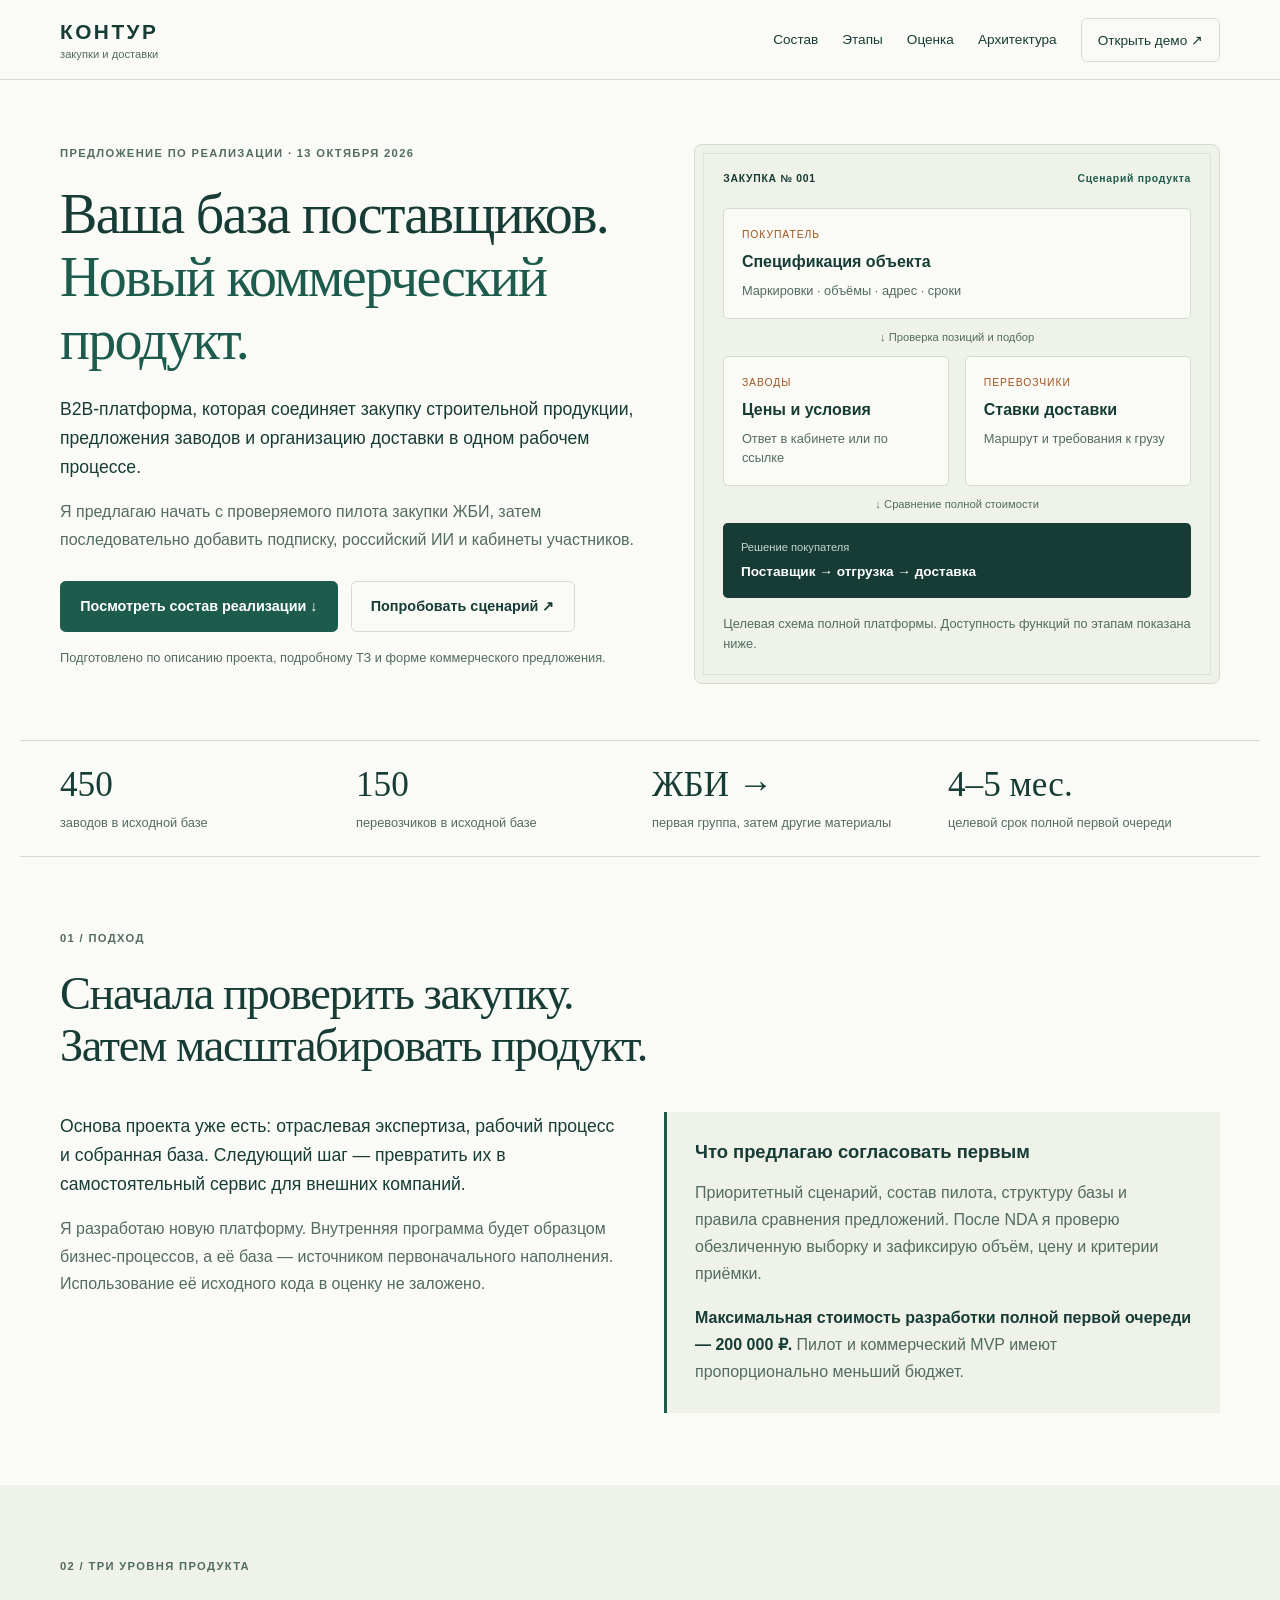
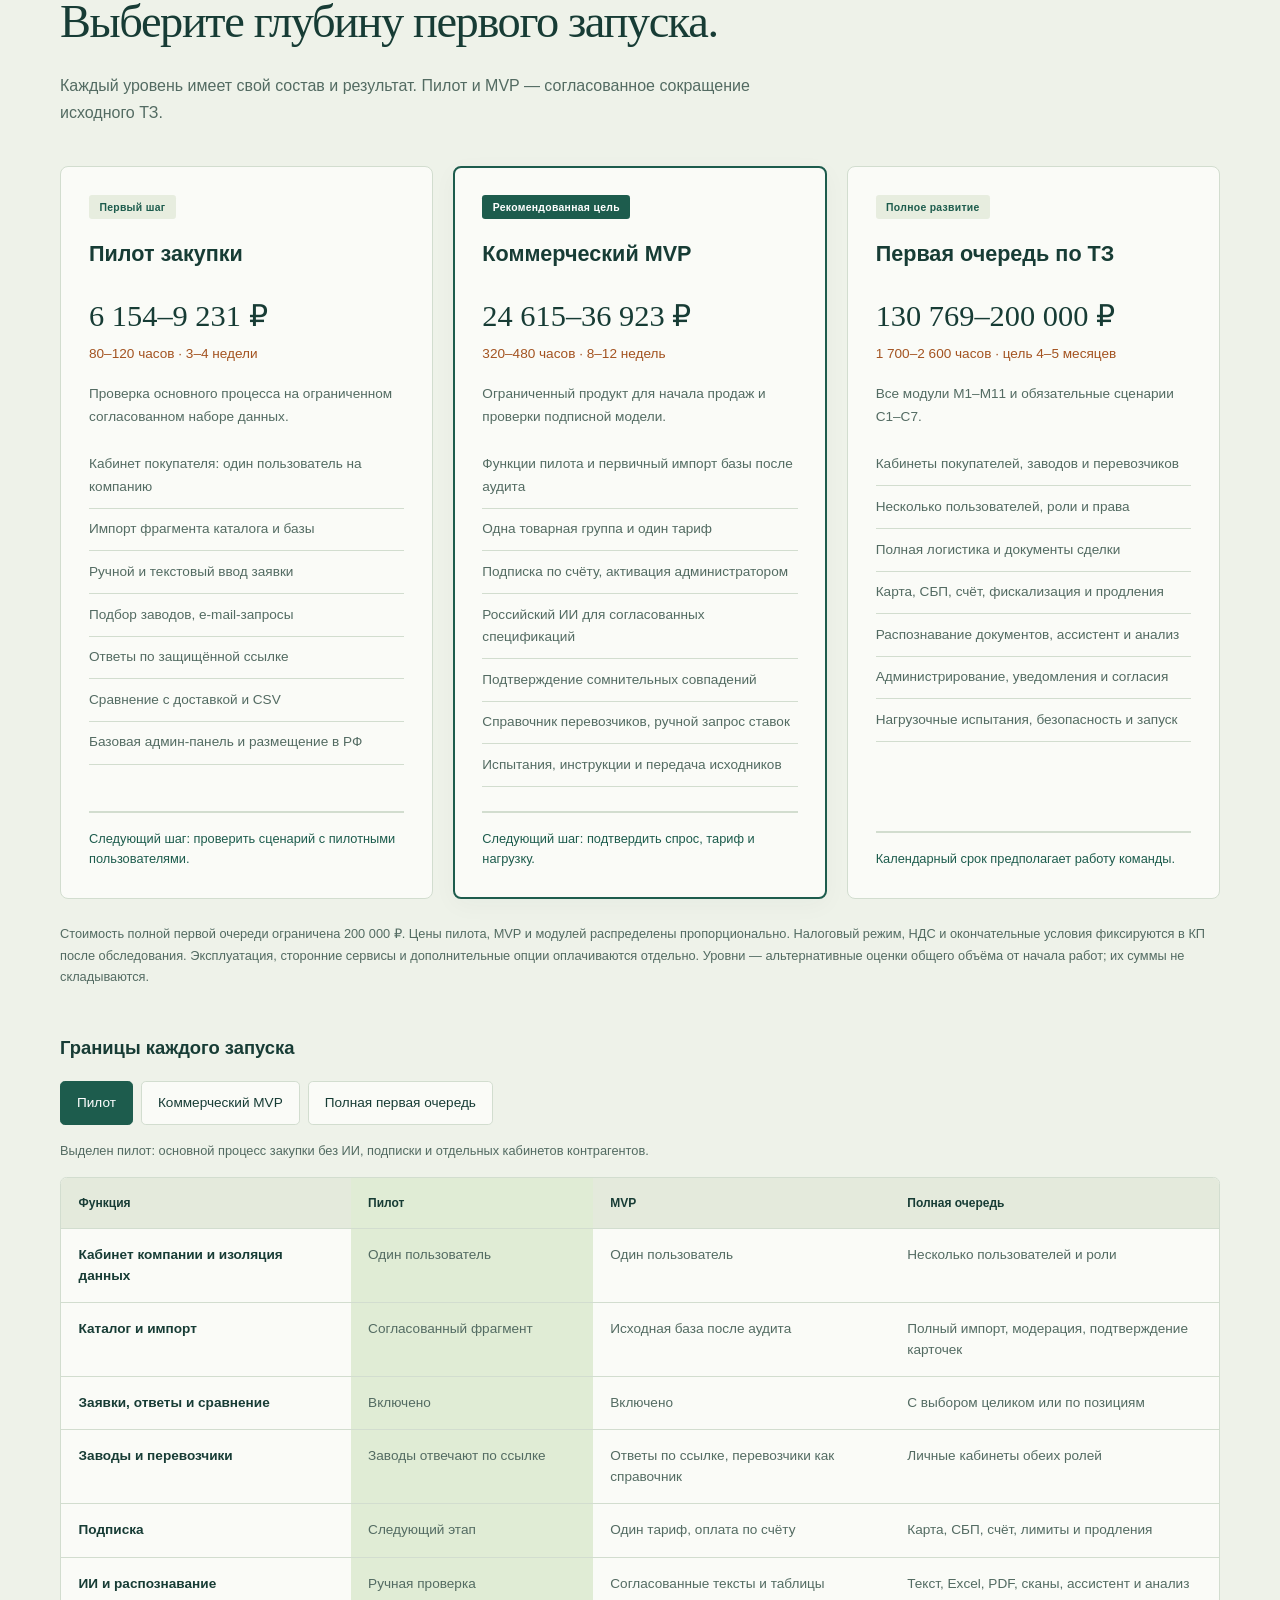
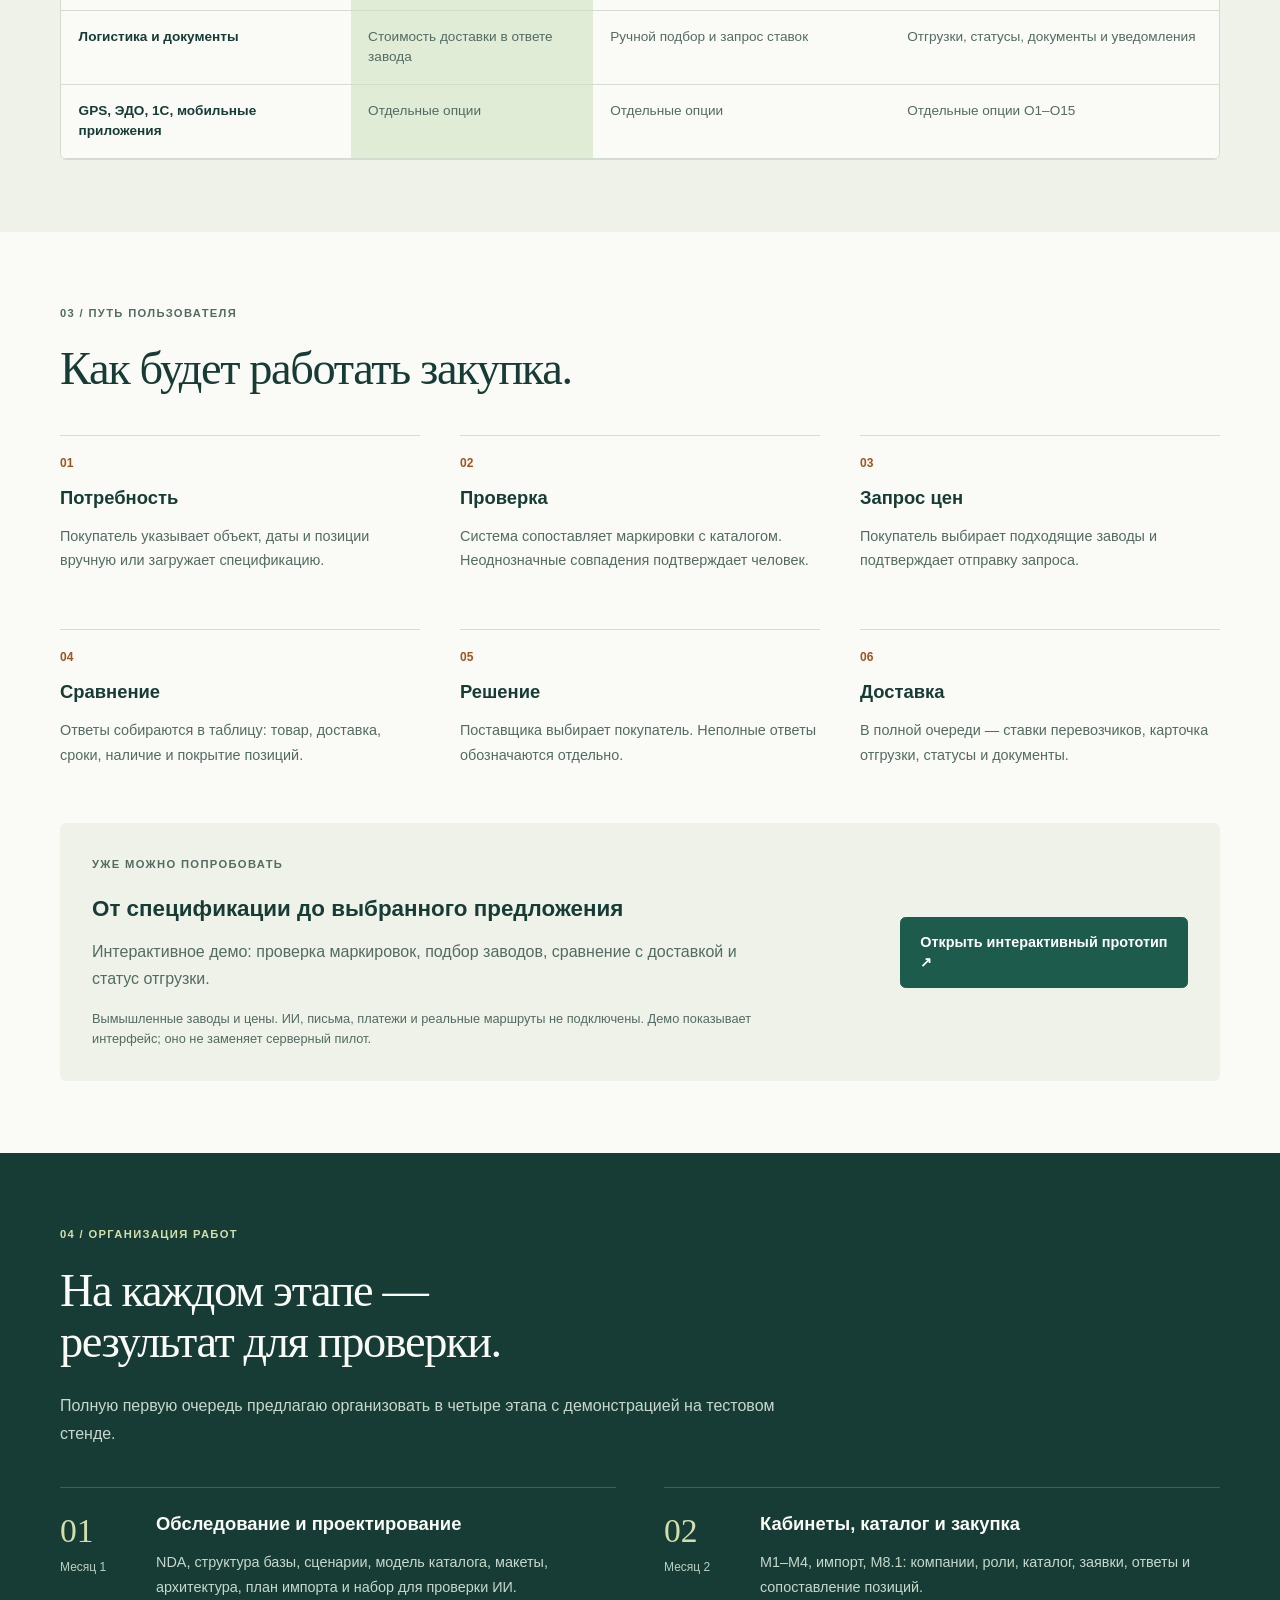
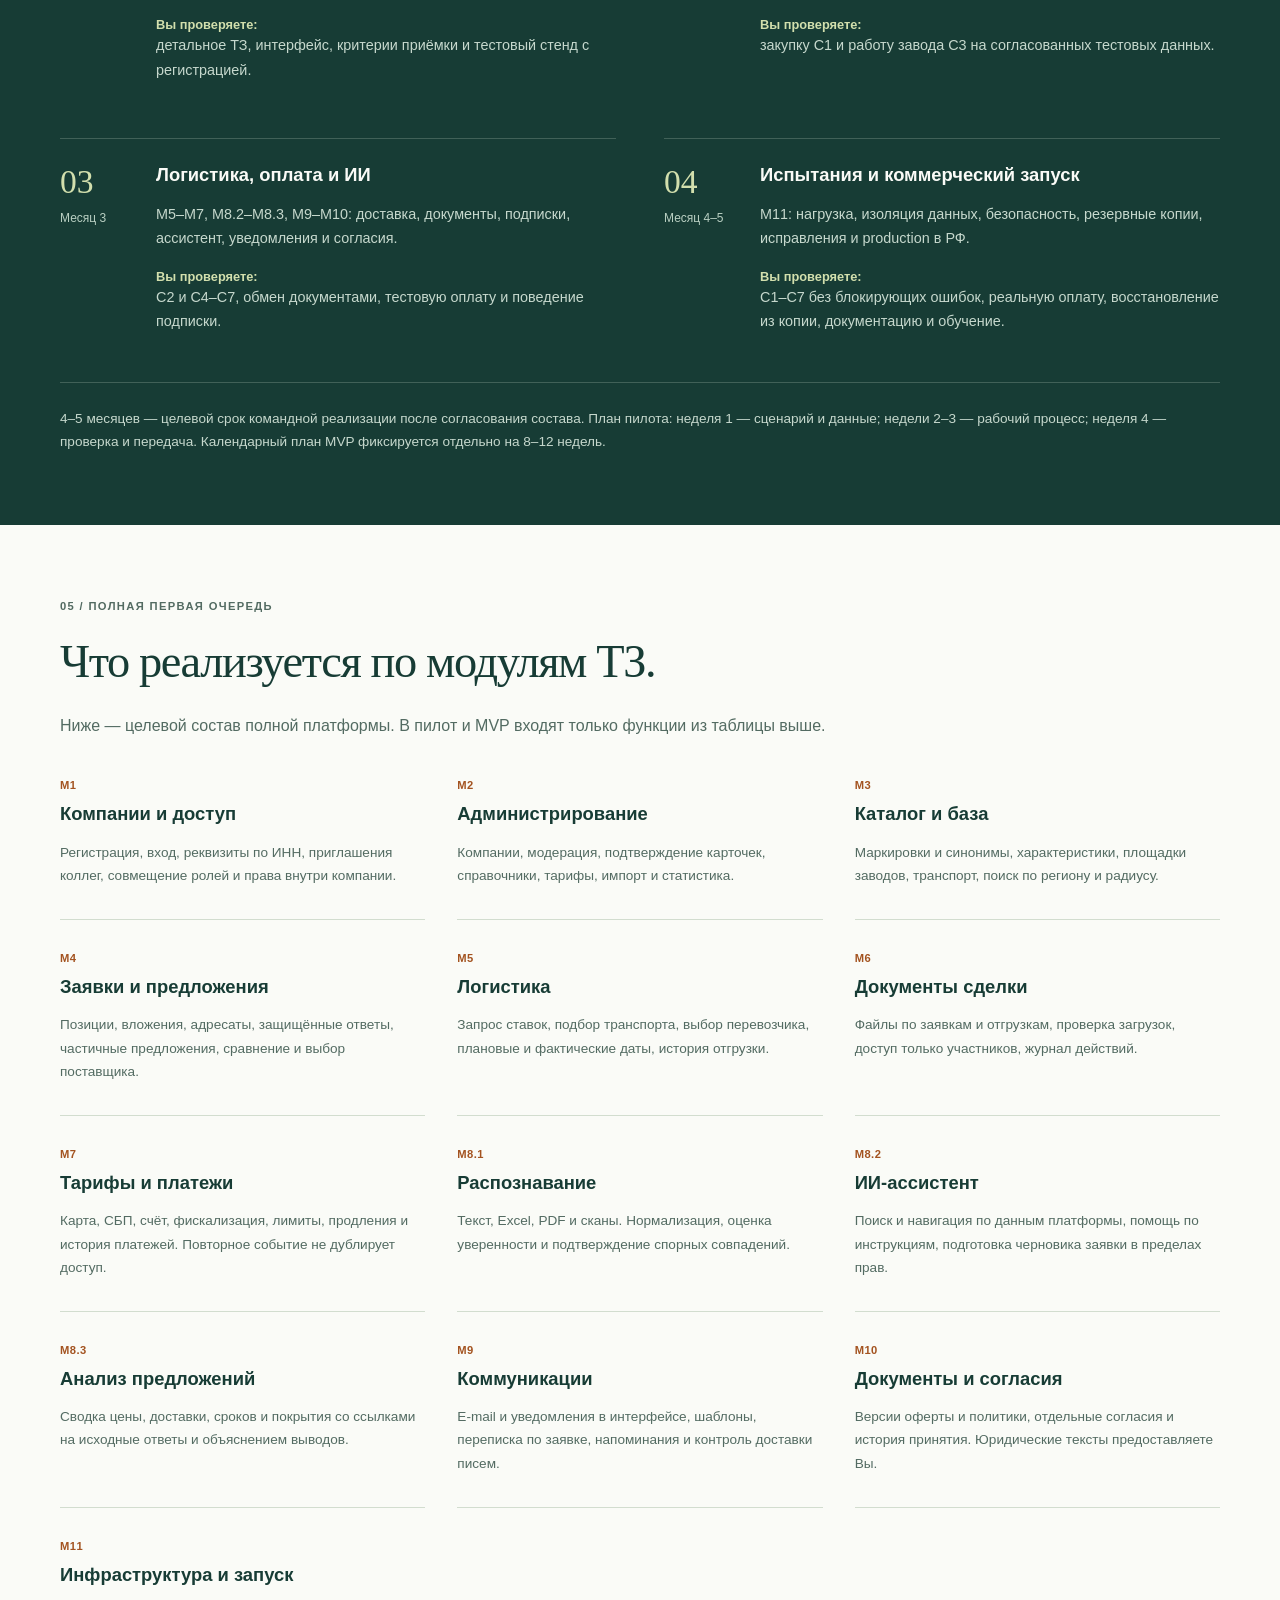
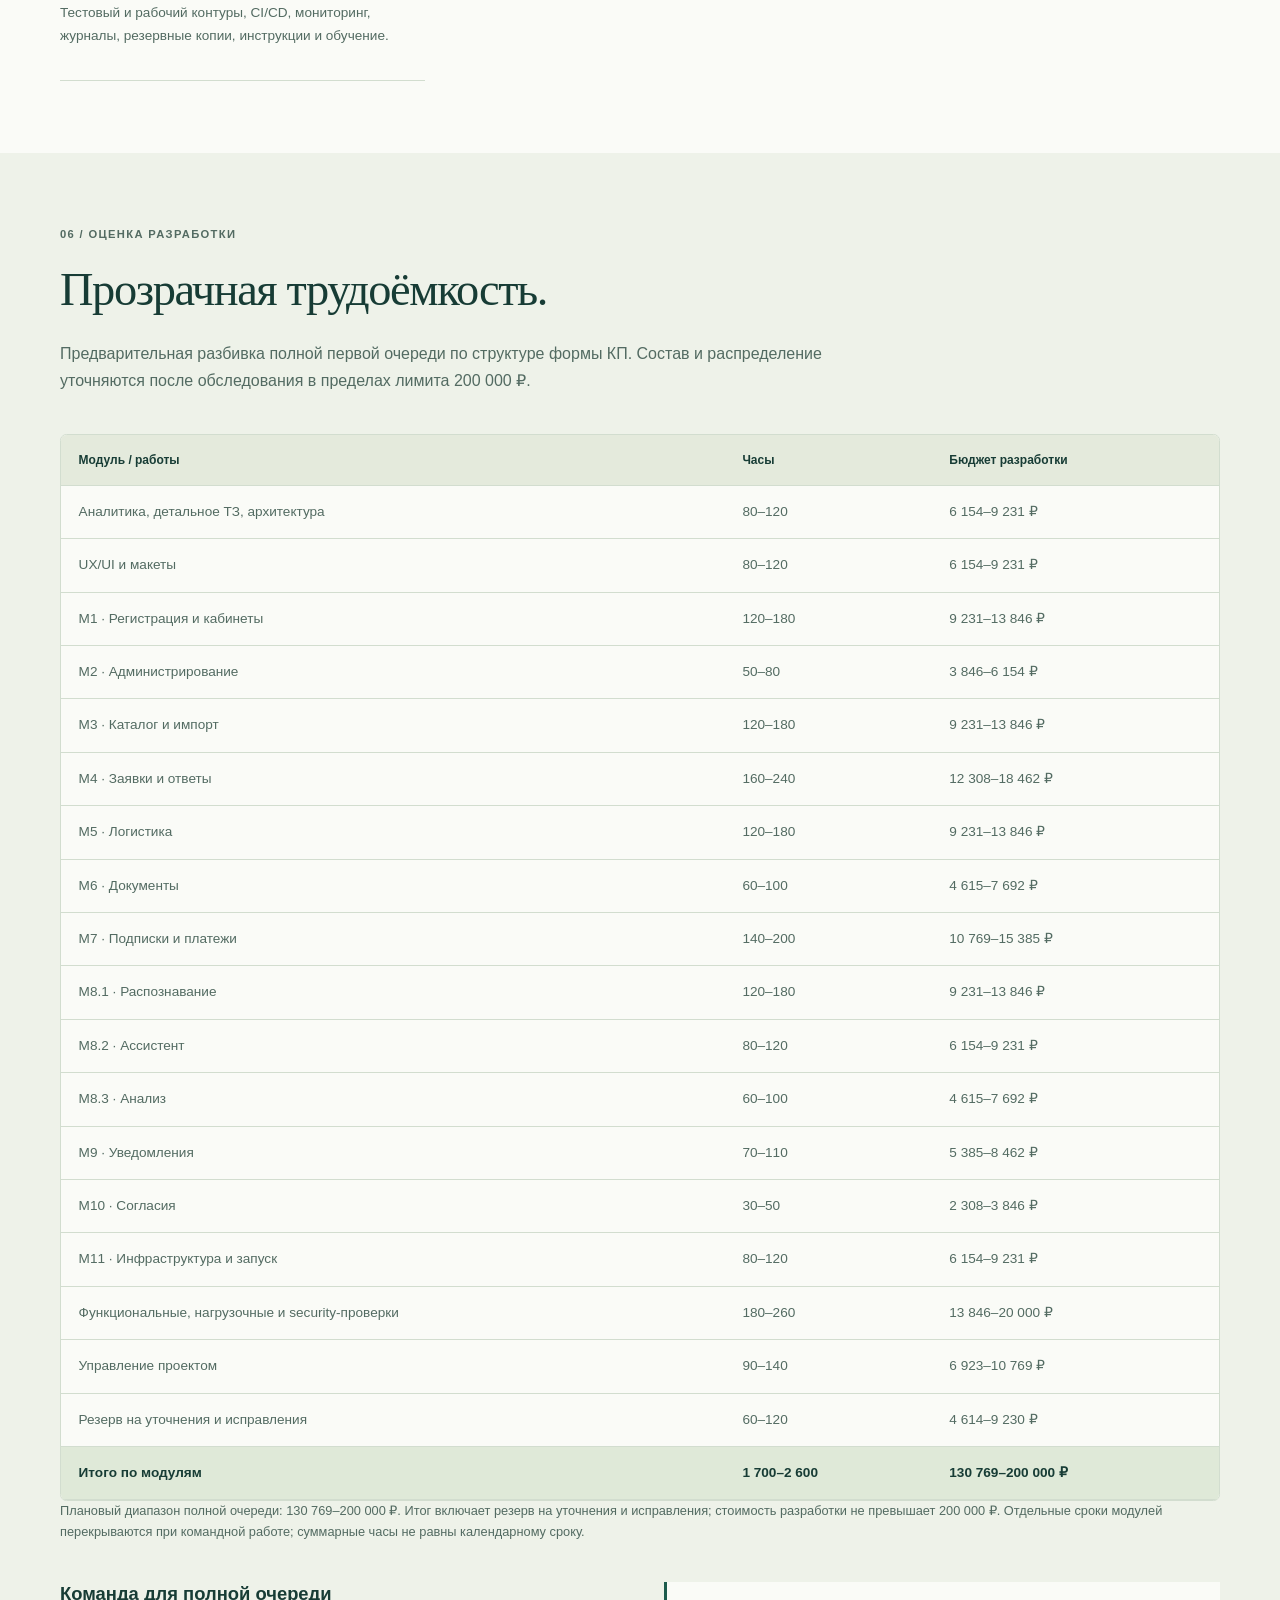
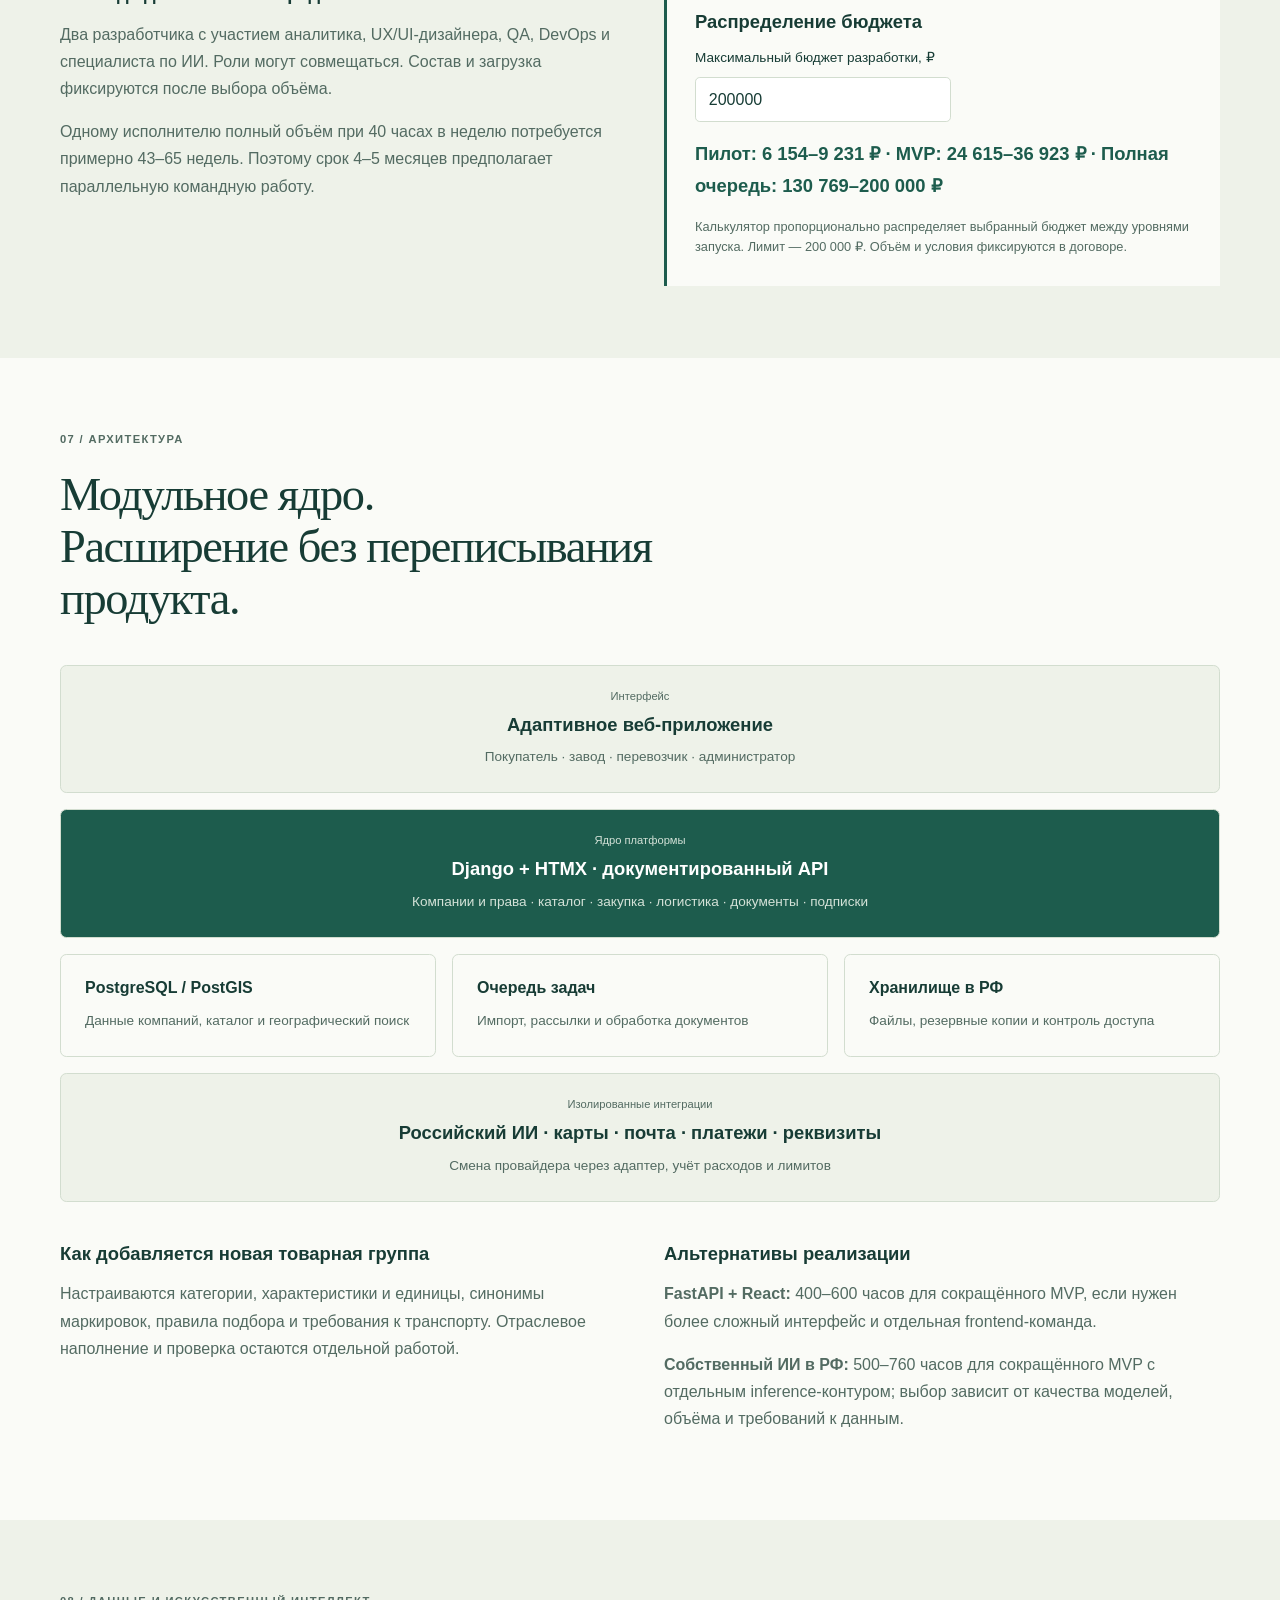
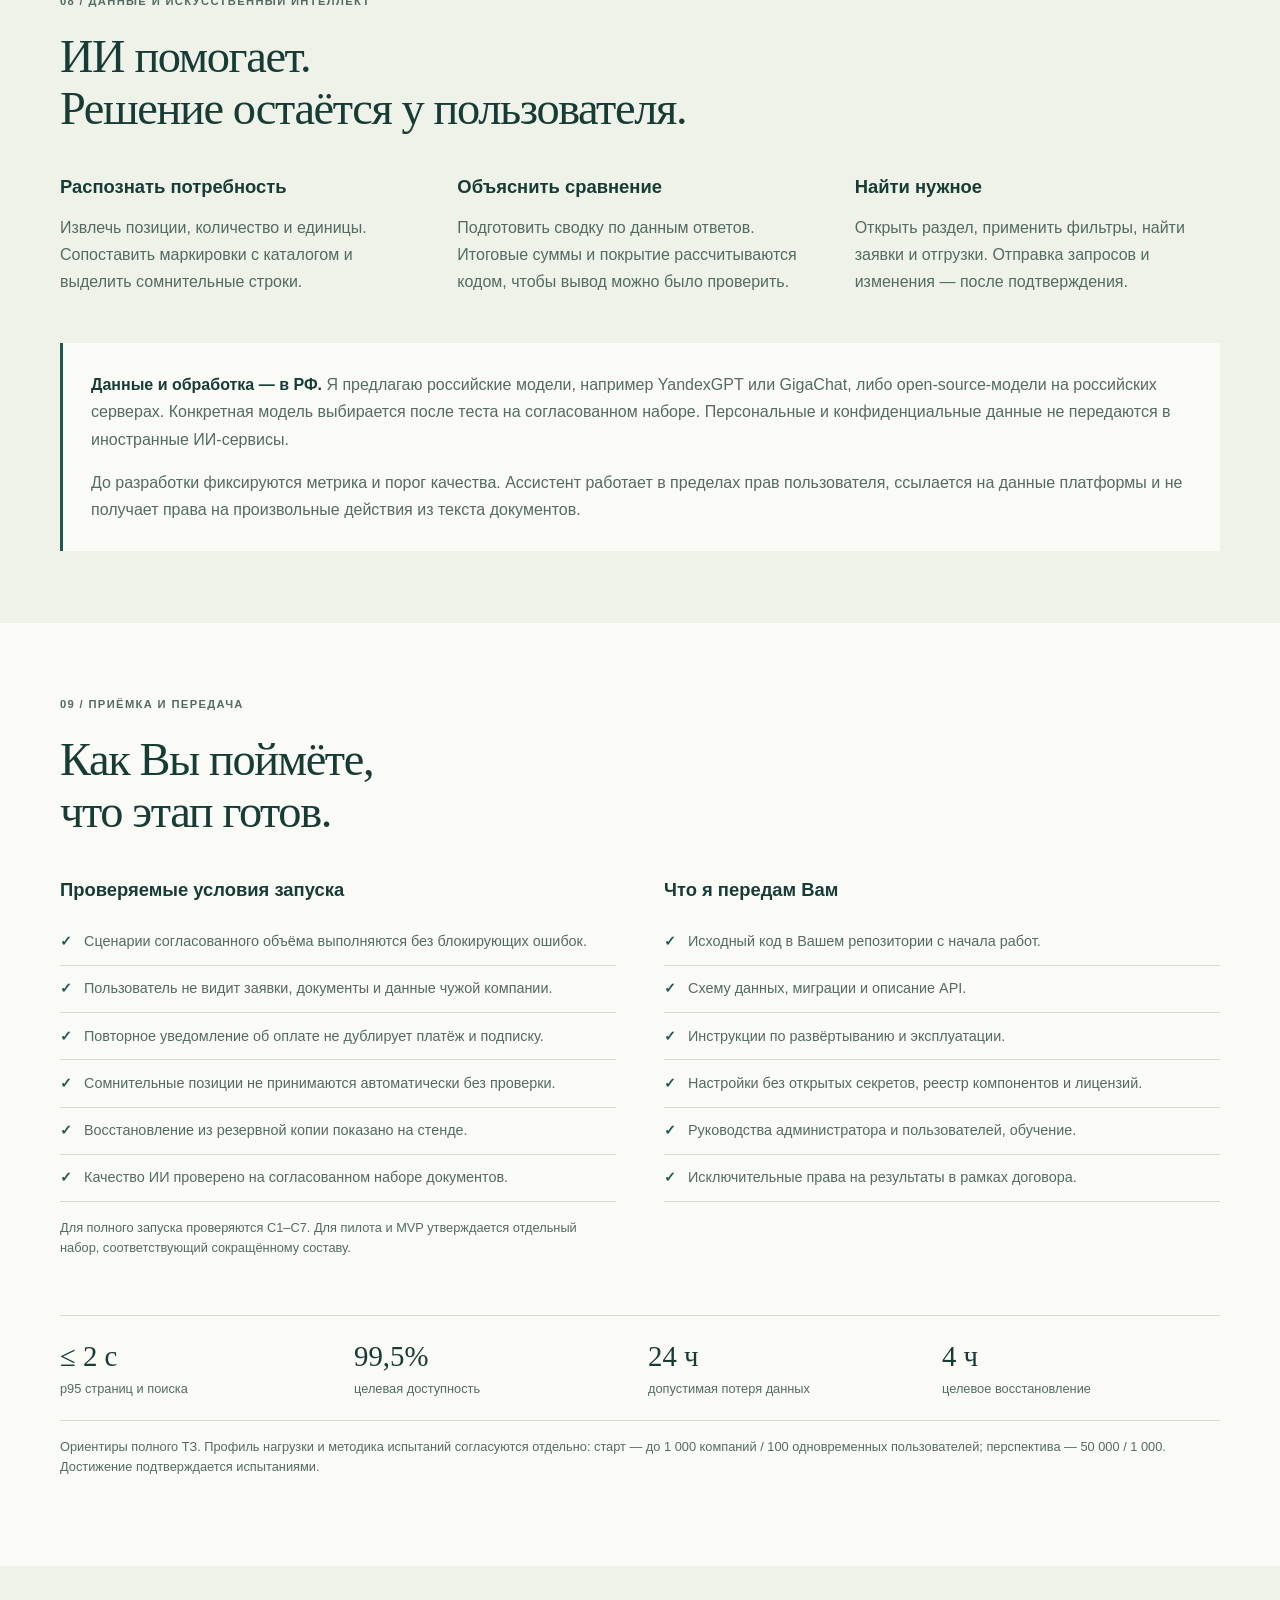
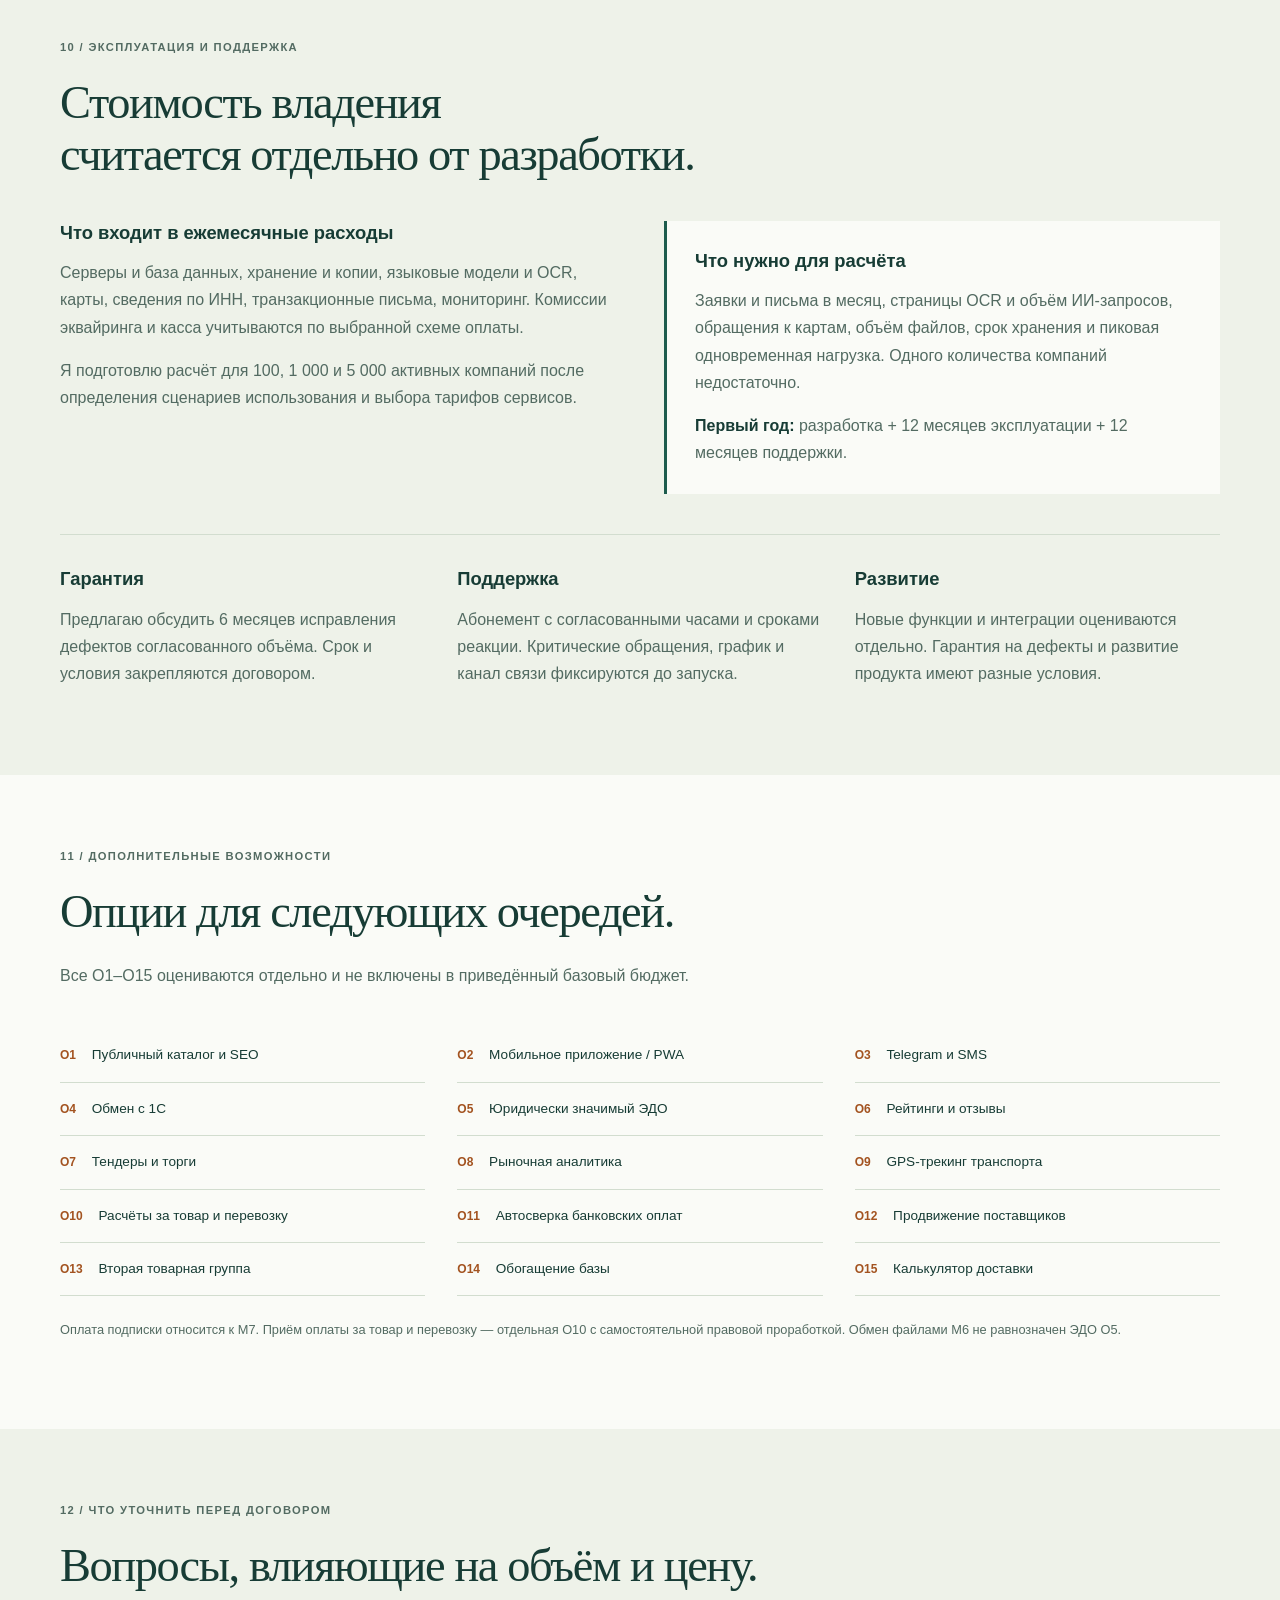
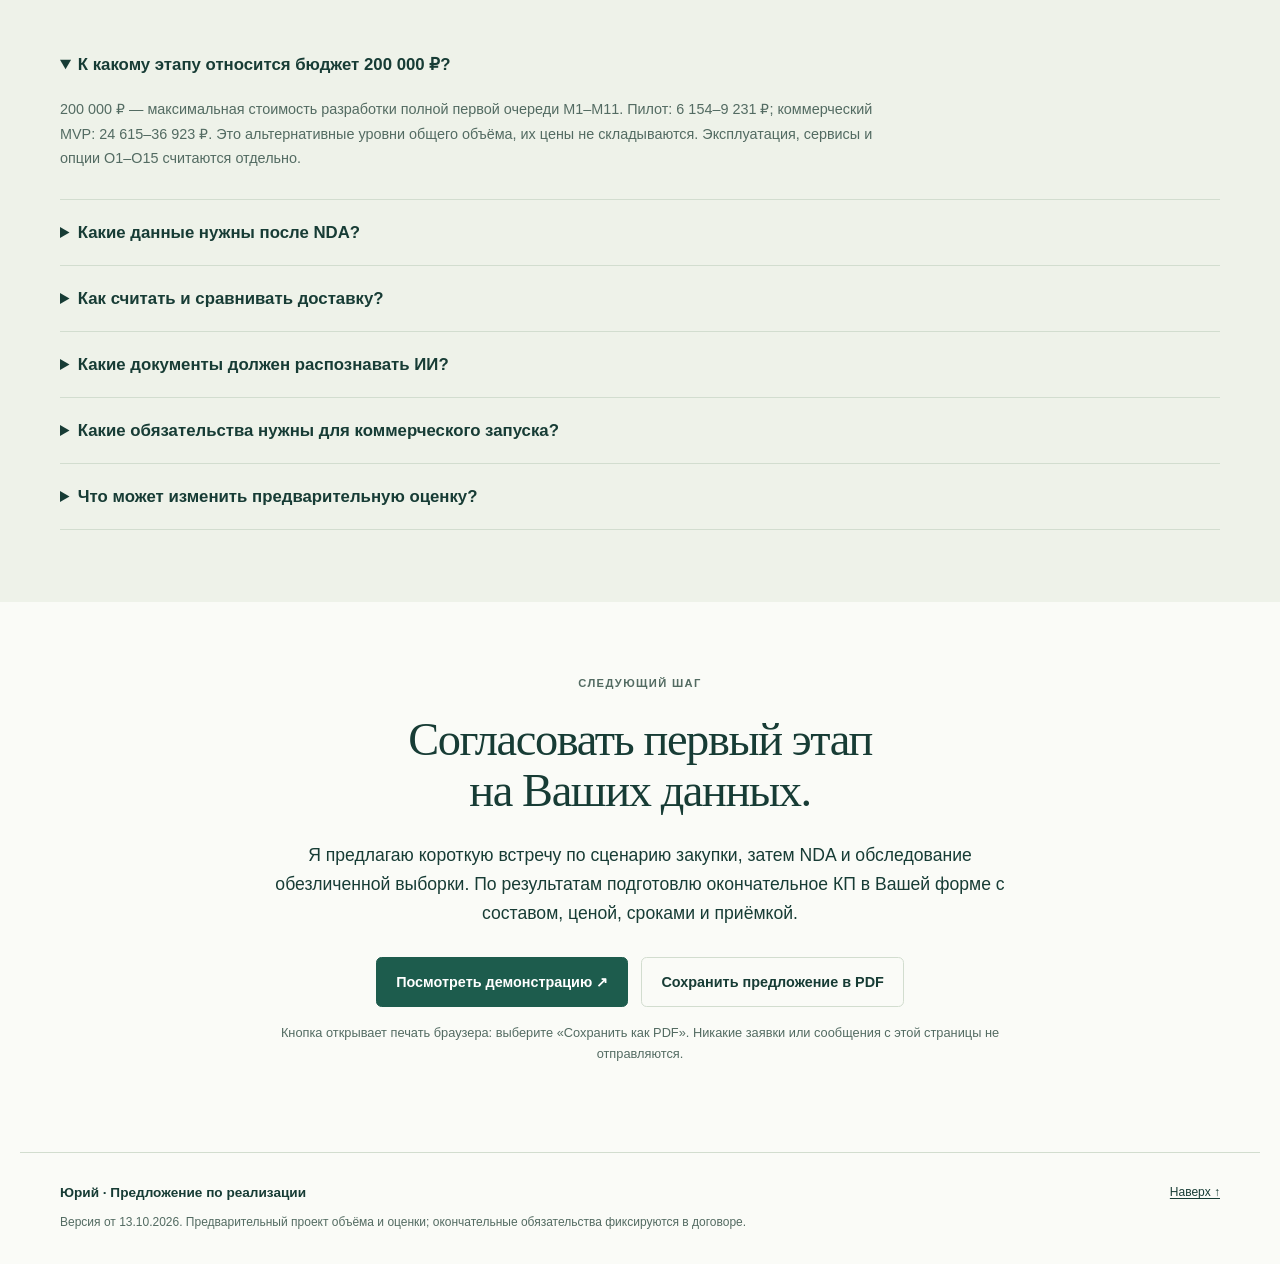
==== commit db8cca9a: "Rescale development prices to a maximum budget of 200000 RUB" ====
--- a/index.html
+++ b/index.html
@@ -16,12 +16,12 @@
 <div class="hero-map" aria-label="Схема процесса закупки"><div class="map-top"><span>ЗАКУПКА № 001</span><span class="live">Сценарий продукта</span></div><div class="map-node main-node"><small>ПОКУПАТЕЛЬ</small><strong>Спецификация объекта</strong><span>Маркировки · объёмы · адрес · сроки</span></div><div class="connector">↓ Проверка позиций и подбор</div><div class="map-split"><div class="map-node"><small>ЗАВОДЫ</small><strong>Цены и условия</strong><span>Ответ в кабинете или по ссылке</span></div><div class="map-node"><small>ПЕРЕВОЗЧИКИ</small><strong>Ставки доставки</strong><span>Маршрут и требования к грузу</span></div></div><div class="connector">↓ Сравнение полной стоимости</div><div class="map-result"><span>Решение покупателя</span><strong>Поставщик → отгрузка → доставка</strong></div><p class="caption">Целевая схема полной платформы. Доступность функций по этапам показана ниже.</p></div>
 </section>
 <section class="facts wrap" aria-label="Исходные данные"><div><strong>450</strong><span>заводов в исходной базе</span></div><div><strong>150</strong><span>перевозчиков в исходной базе</span></div><div><strong>ЖБИ →</strong><span>первая группа, затем другие материалы</span></div><div><strong>4–5 мес.</strong><span>целевой срок полной первой очереди</span></div></section>
-<section class="wrap section" id="approach"><div class="section-title"><p class="overline">01 / ПОДХОД</p><h2>Сначала проверить закупку.<br>Затем масштабировать продукт.</h2></div><div class="two"><div><p class="large">Основа проекта уже есть: отраслевая экспертиза, рабочий процесс и собранная база. Следующий шаг — превратить их в самостоятельный сервис для внешних компаний.</p><p>Я разработаю новую платформу. Внутренняя программа будет образцом бизнес-процессов, а её база — источником первоначального наполнения. Использование её исходного кода в оценку не заложено.</p></div><div class="callout"><h3>Что предлагаю согласовать первым</h3><p>Приоритетный сценарий, состав пилота, структуру базы и правила сравнения предложений. После NDA я проверю обезличенную выборку и зафиксирую объём, цену и критерии приёмки.</p><p><strong>200 000 ₽ — ориентир для сокращённого пилота.</strong> Полная первая очередь М1–М11 требует отдельного бюджета и команды.</p></div></div></section>
+<section class="wrap section" id="approach"><div class="section-title"><p class="overline">01 / ПОДХОД</p><h2>Сначала проверить закупку.<br>Затем масштабировать продукт.</h2></div><div class="two"><div><p class="large">Основа проекта уже есть: отраслевая экспертиза, рабочий процесс и собранная база. Следующий шаг — превратить их в самостоятельный сервис для внешних компаний.</p><p>Я разработаю новую платформу. Внутренняя программа будет образцом бизнес-процессов, а её база — источником первоначального наполнения. Использование её исходного кода в оценку не заложено.</p></div><div class="callout"><h3>Что предлагаю согласовать первым</h3><p>Приоритетный сценарий, состав пилота, структуру базы и правила сравнения предложений. После NDA я проверю обезличенную выборку и зафиксирую объём, цену и критерии приёмки.</p><p><strong>Максимальная стоимость разработки полной первой очереди — 200 000 ₽.</strong> Пилот и коммерческий MVP имеют пропорционально меньший бюджет.</p></div></div></section>
 <section class="section tint" id="scope"><div class="wrap"><div class="section-title"><p class="overline">02 / ТРИ УРОВНЯ ПРОДУКТА</p><h2>Выберите глубину первого запуска.</h2><p>Каждый уровень имеет свой состав и результат. Пилот и MVP — согласованное сокращение исходного ТЗ.</p></div><div class="plans">
-<article class="plan"><span class="tag">Первый шаг</span><h3>Пилот закупки</h3><p class="price">120–180 тыс. ₽</p><p class="period">80–120 часов · 3–4 недели</p><p>Проверка основного процесса на ограниченном согласованном наборе данных.</p><ul><li>Кабинет покупателя: один пользователь на компанию</li><li>Импорт фрагмента каталога и базы</li><li>Ручной и текстовый ввод заявки</li><li>Подбор заводов, e-mail-запросы</li><li>Ответы по защищённой ссылке</li><li>Сравнение с доставкой и CSV</li><li>Базовая админ-панель и размещение в РФ</li></ul><div class="plan-note">Следующий шаг: проверить сценарий с пилотными пользователями.</div></article>
-<article class="plan featured"><span class="tag">Рекомендованная цель</span><h3>Коммерческий MVP</h3><p class="price">480–720 тыс. ₽</p><p class="period">320–480 часов · 8–12 недель</p><p>Ограниченный продукт для начала продаж и проверки подписной модели.</p><ul><li>Функции пилота и первичный импорт базы после аудита</li><li>Одна товарная группа и один тариф</li><li>Подписка по счёту, активация администратором</li><li>Российский ИИ для согласованных спецификаций</li><li>Подтверждение сомнительных совпадений</li><li>Справочник перевозчиков, ручной запрос ставок</li><li>Испытания, инструкции и передача исходников</li></ul><div class="plan-note">Следующий шаг: подтвердить спрос, тариф и нагрузку.</div></article>
-<article class="plan"><span class="tag">Полное развитие</span><h3>Первая очередь по ТЗ</h3><p class="price">2,55–3,9 млн ₽</p><p class="period">1 700–2 600 часов · цель 4–5 месяцев</p><p>Все модули М1–М11 и обязательные сценарии С1–С7.</p><ul><li>Кабинеты покупателей, заводов и перевозчиков</li><li>Несколько пользователей, роли и права</li><li>Полная логистика и документы сделки</li><li>Карта, СБП, счёт, фискализация и продления</li><li>Распознавание документов, ассистент и анализ</li><li>Администрирование, уведомления и согласия</li><li>Нагрузочные испытания, безопасность и запуск</li></ul><div class="plan-note">Календарный срок предполагает работу команды.</div></article>
-</div><p class="estimate-note">Все суммы — предварительные оценки при расчётной ставке 1 500 ₽/час. Это исходное допущение, а не утверждённая ставка договора. Налоговый режим, НДС, сервисы и окончательные условия фиксируются в КП после обследования. Уровни — альтернативные оценки общего объёма от начала работ; их суммы не складываются.</p>
+<article class="plan"><span class="tag">Первый шаг</span><h3>Пилот закупки</h3><p class="price">6 154–9 231 ₽</p><p class="period">80–120 часов · 3–4 недели</p><p>Проверка основного процесса на ограниченном согласованном наборе данных.</p><ul><li>Кабинет покупателя: один пользователь на компанию</li><li>Импорт фрагмента каталога и базы</li><li>Ручной и текстовый ввод заявки</li><li>Подбор заводов, e-mail-запросы</li><li>Ответы по защищённой ссылке</li><li>Сравнение с доставкой и CSV</li><li>Базовая админ-панель и размещение в РФ</li></ul><div class="plan-note">Следующий шаг: проверить сценарий с пилотными пользователями.</div></article>
+<article class="plan featured"><span class="tag">Рекомендованная цель</span><h3>Коммерческий MVP</h3><p class="price">24 615–36 923 ₽</p><p class="period">320–480 часов · 8–12 недель</p><p>Ограниченный продукт для начала продаж и проверки подписной модели.</p><ul><li>Функции пилота и первичный импорт базы после аудита</li><li>Одна товарная группа и один тариф</li><li>Подписка по счёту, активация администратором</li><li>Российский ИИ для согласованных спецификаций</li><li>Подтверждение сомнительных совпадений</li><li>Справочник перевозчиков, ручной запрос ставок</li><li>Испытания, инструкции и передача исходников</li></ul><div class="plan-note">Следующий шаг: подтвердить спрос, тариф и нагрузку.</div></article>
+<article class="plan"><span class="tag">Полное развитие</span><h3>Первая очередь по ТЗ</h3><p class="price">130 769–200 000 ₽</p><p class="period">1 700–2 600 часов · цель 4–5 месяцев</p><p>Все модули М1–М11 и обязательные сценарии С1–С7.</p><ul><li>Кабинеты покупателей, заводов и перевозчиков</li><li>Несколько пользователей, роли и права</li><li>Полная логистика и документы сделки</li><li>Карта, СБП, счёт, фискализация и продления</li><li>Распознавание документов, ассистент и анализ</li><li>Администрирование, уведомления и согласия</li><li>Нагрузочные испытания, безопасность и запуск</li></ul><div class="plan-note">Календарный срок предполагает работу команды.</div></article>
+</div><p class="estimate-note">Стоимость полной первой очереди ограничена 200 000 ₽. Цены пилота, MVP и модулей распределены пропорционально. Налоговый режим, НДС и окончательные условия фиксируются в КП после обследования. Эксплуатация, сторонние сервисы и дополнительные опции оплачиваются отдельно. Уровни — альтернативные оценки общего объёма от начала работ; их суммы не складываются.</p>
 <h3 class="subheading">Границы каждого запуска</h3><div class="scope-controls" role="group" aria-label="Выделить уровень реализации"><button data-scope="pilot" aria-pressed="true">Пилот</button><button data-scope="mvp" aria-pressed="false">Коммерческий MVP</button><button data-scope="full" aria-pressed="false">Полная первая очередь</button></div><p id="scope-summary" class="caption" aria-live="polite">Выделен пилот: основной процесс закупки без ИИ, подписки и отдельных кабинетов контрагентов.</p>
 <div class="table-wrap"><table class="scope-table"><thead><tr><th>Функция</th><th data-col="pilot" class="selected-col">Пилот</th><th data-col="mvp">MVP</th><th data-col="full">Полная очередь</th></tr></thead><tbody>
 <tr><th>Кабинет компании и изоляция данных</th><td data-col="pilot" class="selected-col">Один пользователь</td><td data-col="mvp">Один пользователь</td><td data-col="full">Несколько пользователей и роли</td></tr>
@@ -45,10 +45,10 @@
 <section class="wrap section" id="modules"><div class="section-title"><p class="overline">05 / ПОЛНАЯ ПЕРВАЯ ОЧЕРЕДЬ</p><h2>Что реализуется по модулям ТЗ.</h2><p>Ниже — целевой состав полной платформы. В пилот и MVP входят только функции из таблицы выше.</p></div><div class="module-grid">
 <article><span>М1</span><h3>Компании и доступ</h3><p>Регистрация, вход, реквизиты по ИНН, приглашения коллег, совмещение ролей и права внутри компании.</p></article><article><span>М2</span><h3>Администрирование</h3><p>Компании, модерация, подтверждение карточек, справочники, тарифы, импорт и статистика.</p></article><article><span>М3</span><h3>Каталог и база</h3><p>Маркировки и синонимы, характеристики, площадки заводов, транспорт, поиск по региону и радиусу.</p></article><article><span>М4</span><h3>Заявки и предложения</h3><p>Позиции, вложения, адресаты, защищённые ответы, частичные предложения, сравнение и выбор поставщика.</p></article><article><span>М5</span><h3>Логистика</h3><p>Запрос ставок, подбор транспорта, выбор перевозчика, плановые и фактические даты, история отгрузки.</p></article><article><span>М6</span><h3>Документы сделки</h3><p>Файлы по заявкам и отгрузкам, проверка загрузок, доступ только участников, журнал действий.</p></article><article><span>М7</span><h3>Тарифы и платежи</h3><p>Карта, СБП, счёт, фискализация, лимиты, продления и история платежей. Повторное событие не дублирует доступ.</p></article><article><span>М8.1</span><h3>Распознавание</h3><p>Текст, Excel, PDF и сканы. Нормализация, оценка уверенности и подтверждение спорных совпадений.</p></article><article><span>М8.2</span><h3>ИИ-ассистент</h3><p>Поиск и навигация по данным платформы, помощь по инструкциям, подготовка черновика заявки в пределах прав.</p></article><article><span>М8.3</span><h3>Анализ предложений</h3><p>Сводка цены, доставки, сроков и покрытия со ссылками на исходные ответы и объяснением выводов.</p></article><article><span>М9</span><h3>Коммуникации</h3><p>E-mail и уведомления в интерфейсе, шаблоны, переписка по заявке, напоминания и контроль доставки писем.</p></article><article><span>М10</span><h3>Документы и согласия</h3><p>Версии оферты и политики, отдельные согласия и история принятия. Юридические тексты предоставляете Вы.</p></article><article><span>М11</span><h3>Инфраструктура и запуск</h3><p>Тестовый и рабочий контуры, CI/CD, мониторинг, журналы, резервные копии, инструкции и обучение.</p></article>
 </div></section>
-<section class="section tint" id="budget"><div class="wrap"><div class="section-title"><p class="overline">06 / ОЦЕНКА РАЗРАБОТКИ</p><h2>Прозрачная трудоёмкость.</h2><p>Предварительная разбивка полной первой очереди по структуре формы КП. Диапазоны уточняются после обследования.</p></div><div class="table-wrap"><table><thead><tr><th>Модуль / работы</th><th>Часы</th><th>Стоимость при 1 500 ₽/час</th></tr></thead><tbody id="estimate-rows">
-<tr><td>Аналитика, детальное ТЗ, архитектура</td><td>80–120</td><td>120–180 тыс. ₽</td></tr><tr><td>UX/UI и макеты</td><td>80–120</td><td>120–180 тыс. ₽</td></tr><tr><td>М1 · Регистрация и кабинеты</td><td>120–180</td><td>180–270 тыс. ₽</td></tr><tr><td>М2 · Администрирование</td><td>50–80</td><td>75–120 тыс. ₽</td></tr><tr><td>М3 · Каталог и импорт</td><td>120–180</td><td>180–270 тыс. ₽</td></tr><tr><td>М4 · Заявки и ответы</td><td>160–240</td><td>240–360 тыс. ₽</td></tr><tr><td>М5 · Логистика</td><td>120–180</td><td>180–270 тыс. ₽</td></tr><tr><td>М6 · Документы</td><td>60–100</td><td>90–150 тыс. ₽</td></tr><tr><td>М7 · Подписки и платежи</td><td>140–200</td><td>210–300 тыс. ₽</td></tr><tr><td>М8.1 · Распознавание</td><td>120–180</td><td>180–270 тыс. ₽</td></tr><tr><td>М8.2 · Ассистент</td><td>80–120</td><td>120–180 тыс. ₽</td></tr><tr><td>М8.3 · Анализ</td><td>60–100</td><td>90–150 тыс. ₽</td></tr><tr><td>М9 · Уведомления</td><td>70–110</td><td>105–165 тыс. ₽</td></tr><tr><td>М10 · Согласия</td><td>30–50</td><td>45–75 тыс. ₽</td></tr><tr><td>М11 · Инфраструктура и запуск</td><td>80–120</td><td>120–180 тыс. ₽</td></tr><tr><td>Функциональные, нагрузочные и security-проверки</td><td>180–260</td><td>270–390 тыс. ₽</td></tr><tr><td>Управление проектом</td><td>90–140</td><td>135–210 тыс. ₽</td></tr>
-</tbody><tfoot><tr><th>Итого по модулям</th><td>1 740–2 580</td><td>2,61–3,87 млн ₽</td></tr></tfoot></table></div><p class="caption">Округлённый плановый диапазон на первой странице: 1 700–2 600 часов и 2,55–3,9 млн ₽. Отдельные сроки модулей перекрываются при командной работе; суммарные часы не равны календарному сроку.</p>
-<div class="two budget-bottom"><div><h3>Команда для полной очереди</h3><p>Два разработчика с участием аналитика, UX/UI-дизайнера, QA, DevOps и специалиста по ИИ. Роли могут совмещаться. Состав и загрузка фиксируются после выбора объёма.</p><p>Одному исполнителю полный объём при 40 часах в неделю потребуется примерно 43–65 недель. Поэтому срок 4–5 месяцев предполагает параллельную командную работу.</p></div><div class="callout calculator"><h3>Посчитать при другой ставке</h3><label for="rate">Расчётная ставка, ₽/час</label><input id="rate" type="number" min="500" max="15000" step="100" value="1500"><p id="calc-result" aria-live="polite">Полная очередь: 2 610 000–3 870 000 ₽</p><small>Расчёт по 1 740–2 580 часам. Изменение ставки не изменяет функциональный состав. Это оценка, а не оферта.</small></div></div>
+<section class="section tint" id="budget"><div class="wrap"><div class="section-title"><p class="overline">06 / ОЦЕНКА РАЗРАБОТКИ</p><h2>Прозрачная трудоёмкость.</h2><p>Предварительная разбивка полной первой очереди по структуре формы КП. Состав и распределение уточняются после обследования в пределах лимита 200 000 ₽.</p></div><div class="table-wrap"><table><thead><tr><th>Модуль / работы</th><th>Часы</th><th>Бюджет разработки</th></tr></thead><tbody id="estimate-rows">
+<tr><td>Аналитика, детальное ТЗ, архитектура</td><td>80–120</td><td>6 154–9 231 ₽</td></tr><tr><td>UX/UI и макеты</td><td>80–120</td><td>6 154–9 231 ₽</td></tr><tr><td>М1 · Регистрация и кабинеты</td><td>120–180</td><td>9 231–13 846 ₽</td></tr><tr><td>М2 · Администрирование</td><td>50–80</td><td>3 846–6 154 ₽</td></tr><tr><td>М3 · Каталог и импорт</td><td>120–180</td><td>9 231–13 846 ₽</td></tr><tr><td>М4 · Заявки и ответы</td><td>160–240</td><td>12 308–18 462 ₽</td></tr><tr><td>М5 · Логистика</td><td>120–180</td><td>9 231–13 846 ₽</td></tr><tr><td>М6 · Документы</td><td>60–100</td><td>4 615–7 692 ₽</td></tr><tr><td>М7 · Подписки и платежи</td><td>140–200</td><td>10 769–15 385 ₽</td></tr><tr><td>М8.1 · Распознавание</td><td>120–180</td><td>9 231–13 846 ₽</td></tr><tr><td>М8.2 · Ассистент</td><td>80–120</td><td>6 154–9 231 ₽</td></tr><tr><td>М8.3 · Анализ</td><td>60–100</td><td>4 615–7 692 ₽</td></tr><tr><td>М9 · Уведомления</td><td>70–110</td><td>5 385–8 462 ₽</td></tr><tr><td>М10 · Согласия</td><td>30–50</td><td>2 308–3 846 ₽</td></tr><tr><td>М11 · Инфраструктура и запуск</td><td>80–120</td><td>6 154–9 231 ₽</td></tr><tr><td>Функциональные, нагрузочные и security-проверки</td><td>180–260</td><td>13 846–20 000 ₽</td></tr><tr><td>Управление проектом</td><td>90–140</td><td>6 923–10 769 ₽</td></tr>
+<tr><td>Резерв на уточнения и исправления</td><td>60–120</td><td>4 614–9 230 ₽</td></tr></tbody><tfoot><tr><th>Итого по модулям</th><td>1 700–2 600</td><td>130 769–200 000 ₽</td></tr></tfoot></table></div><p class="caption">Плановый диапазон полной очереди: 130 769–200 000 ₽. Итог включает резерв на уточнения и исправления; стоимость разработки не превышает 200 000 ₽. Отдельные сроки модулей перекрываются при командной работе; суммарные часы не равны календарному сроку.</p>
+<div class="two budget-bottom"><div><h3>Команда для полной очереди</h3><p>Два разработчика с участием аналитика, UX/UI-дизайнера, QA, DevOps и специалиста по ИИ. Роли могут совмещаться. Состав и загрузка фиксируются после выбора объёма.</p><p>Одному исполнителю полный объём при 40 часах в неделю потребуется примерно 43–65 недель. Поэтому срок 4–5 месяцев предполагает параллельную командную работу.</p></div><div class="callout calculator"><h3>Распределение бюджета</h3><label for="rate">Максимальный бюджет разработки, ₽</label><input id="rate" type="number" min="1000" max="200000" step="1000" value="200000"><p id="calc-result" aria-live="polite">Пилот: 6 154–9 231 ₽ · MVP: 24 615–36 923 ₽ · Полная очередь: 130 769–200 000 ₽</p><small>Калькулятор пропорционально распределяет выбранный бюджет между уровнями запуска. Лимит — 200 000 ₽. Объём и условия фиксируются в договоре.</small></div></div>
 </div></section>
 <section class="wrap section" id="architecture"><div class="section-title"><p class="overline">07 / АРХИТЕКТУРА</p><h2>Модульное ядро.<br>Расширение без переписывания продукта.</h2></div><div class="architecture"><div class="arch-layer"><span>Интерфейс</span><strong>Адаптивное веб-приложение</strong><p>Покупатель · завод · перевозчик · администратор</p></div><div class="arch-layer core"><span>Ядро платформы</span><strong>Django + HTMX · документированный API</strong><p>Компании и права · каталог · закупка · логистика · документы · подписки</p></div><div class="arch-three"><div><strong>PostgreSQL / PostGIS</strong><p>Данные компаний, каталог и географический поиск</p></div><div><strong>Очередь задач</strong><p>Импорт, рассылки и обработка документов</p></div><div><strong>Хранилище в РФ</strong><p>Файлы, резервные копии и контроль доступа</p></div></div><div class="arch-layer"><span>Изолированные интеграции</span><strong>Российский ИИ · карты · почта · платежи · реквизиты</strong><p>Смена провайдера через адаптер, учёт расходов и лимитов</p></div></div><div class="two"><div><h3>Как добавляется новая товарная группа</h3><p>Настраиваются категории, характеристики и единицы, синонимы маркировок, правила подбора и требования к транспорту. Отраслевое наполнение и проверка остаются отдельной работой.</p></div><div><h3>Альтернативы реализации</h3><p><strong>FastAPI + React:</strong> 400–600 часов для сокращённого MVP, если нужен более сложный интерфейс и отдельная frontend-команда.</p><p><strong>Собственный ИИ в РФ:</strong> 500–760 часов для сокращённого MVP с отдельным inference-контуром; выбор зависит от качества моделей, объёма и требований к данным.</p></div></div></section>
 <section class="section tint" id="ai"><div class="wrap"><div class="section-title"><p class="overline">08 / ДАННЫЕ И ИСКУССТВЕННЫЙ ИНТЕЛЛЕКТ</p><h2>ИИ помогает.<br>Решение остаётся у пользователя.</h2></div><div class="three"><article><h3>Распознать потребность</h3><p>Извлечь позиции, количество и единицы. Сопоставить маркировки с каталогом и выделить сомнительные строки.</p></article><article><h3>Объяснить сравнение</h3><p>Подготовить сводку по данным ответов. Итоговые суммы и покрытие рассчитываются кодом, чтобы вывод можно было проверить.</p></article><article><h3>Найти нужное</h3><p>Открыть раздел, применить фильтры, найти заявки и отгрузки. Отправка запросов и изменения — после подтверждения.</p></article></div><div class="callout"><p><strong>Данные и обработка — в РФ.</strong> Я предлагаю российские модели, например YandexGPT или GigaChat, либо open-source-модели на российских серверах. Конкретная модель выбирается после теста на согласованном наборе. Персональные и конфиденциальные данные не передаются в иностранные ИИ-сервисы.</p><p>До разработки фиксируются метрика и порог качества. Ассистент работает в пределах прав пользователя, ссылается на данные платформы и не получает права на произвольные действия из текста документов.</p></div></div></section>
@@ -56,7 +56,7 @@
 <section class="section tint" id="operations"><div class="wrap"><div class="section-title"><p class="overline">10 / ЭКСПЛУАТАЦИЯ И ПОДДЕРЖКА</p><h2>Стоимость владения<br>считается отдельно от разработки.</h2></div><div class="two"><div><h3>Что входит в ежемесячные расходы</h3><p>Серверы и база данных, хранение и копии, языковые модели и OCR, карты, сведения по ИНН, транзакционные письма, мониторинг. Комиссии эквайринга и касса учитываются по выбранной схеме оплаты.</p><p>Я подготовлю расчёт для 100, 1 000 и 5 000 активных компаний после определения сценариев использования и выбора тарифов сервисов.</p></div><div class="callout"><h3>Что нужно для расчёта</h3><p>Заявки и письма в месяц, страницы OCR и объём ИИ-запросов, обращения к картам, объём файлов, срок хранения и пиковая одновременная нагрузка. Одного количества компаний недостаточно.</p><p><strong>Первый год:</strong> разработка + 12 месяцев эксплуатации + 12 месяцев поддержки.</p></div></div><div class="three support"><article><h3>Гарантия</h3><p>Предлагаю обсудить 6 месяцев исправления дефектов согласованного объёма. Срок и условия закрепляются договором.</p></article><article><h3>Поддержка</h3><p>Абонемент с согласованными часами и сроками реакции. Критические обращения, график и канал связи фиксируются до запуска.</p></article><article><h3>Развитие</h3><p>Новые функции и интеграции оцениваются отдельно. Гарантия на дефекты и развитие продукта имеют разные условия.</p></article></div></div></section>
 <section class="wrap section" id="options"><div class="section-title"><p class="overline">11 / ДОПОЛНИТЕЛЬНЫЕ ВОЗМОЖНОСТИ</p><h2>Опции для следующих очередей.</h2><p>Все О1–О15 оцениваются отдельно и не включены в приведённый базовый бюджет.</p></div><div class="options-grid"><div><span>О1</span> Публичный каталог и SEO</div><div><span>О2</span> Мобильное приложение / PWA</div><div><span>О3</span> Telegram и SMS</div><div><span>О4</span> Обмен с 1С</div><div><span>О5</span> Юридически значимый ЭДО</div><div><span>О6</span> Рейтинги и отзывы</div><div><span>О7</span> Тендеры и торги</div><div><span>О8</span> Рыночная аналитика</div><div><span>О9</span> GPS-трекинг транспорта</div><div><span>О10</span> Расчёты за товар и перевозку</div><div><span>О11</span> Автосверка банковских оплат</div><div><span>О12</span> Продвижение поставщиков</div><div><span>О13</span> Вторая товарная группа</div><div><span>О14</span> Обогащение базы</div><div><span>О15</span> Калькулятор доставки</div></div><p class="caption">Оплата подписки относится к М7. Приём оплаты за товар и перевозку — отдельная О10 с самостоятельной правовой проработкой. Обмен файлами М6 не равнозначен ЭДО О5.</p></section>
 <section class="section tint" id="questions"><div class="wrap"><div class="section-title"><p class="overline">12 / ЧТО УТОЧНИТЬ ПЕРЕД ДОГОВОРОМ</p><h2>Вопросы, влияющие на объём и цену.</h2></div><div class="faq">
-<details open><summary>К какому этапу относится бюджет 200 000 ₽?</summary><p>Предлагаю использовать его для сокращённого пилота. Если он относится ко всей первой очереди, потребуется пересогласовать функциональный состав и условия запуска.</p></details>
+<details open><summary>К какому этапу относится бюджет 200 000 ₽?</summary><p>200 000 ₽ — максимальная стоимость разработки полной первой очереди М1–М11. Пилот: 6 154–9 231 ₽; коммерческий MVP: 24 615–36 923 ₽. Это альтернативные уровни общего объёма, их цены не складываются. Эксплуатация, сервисы и опции О1–О15 считаются отдельно.</p></details>
 <details><summary>Какие данные нужны после NDA?</summary><p>Структура базы, 20–30 обезличенных записей, примеры спецификаций и ответов заводов, каталог маркировок и синонимов. Это позволит оценить импорт и качество сопоставления.</p></details>
 <details><summary>Как считать и сравнивать доставку?</summary><p>Нужно согласовать число рейсов, массу, габариты, разгрузку, наличие товара, НДС и сроки. Частичная поставка должна сравниваться отдельно от полного заказа.</p></details>
 <details><summary>Какие документы должен распознавать ИИ?</summary><p>Нужно определить долю сканов, нестандартных Excel, рукописных строк и форматов поставщиков. Метрики проверяются на реальном согласованном тестовом наборе.</p></details>
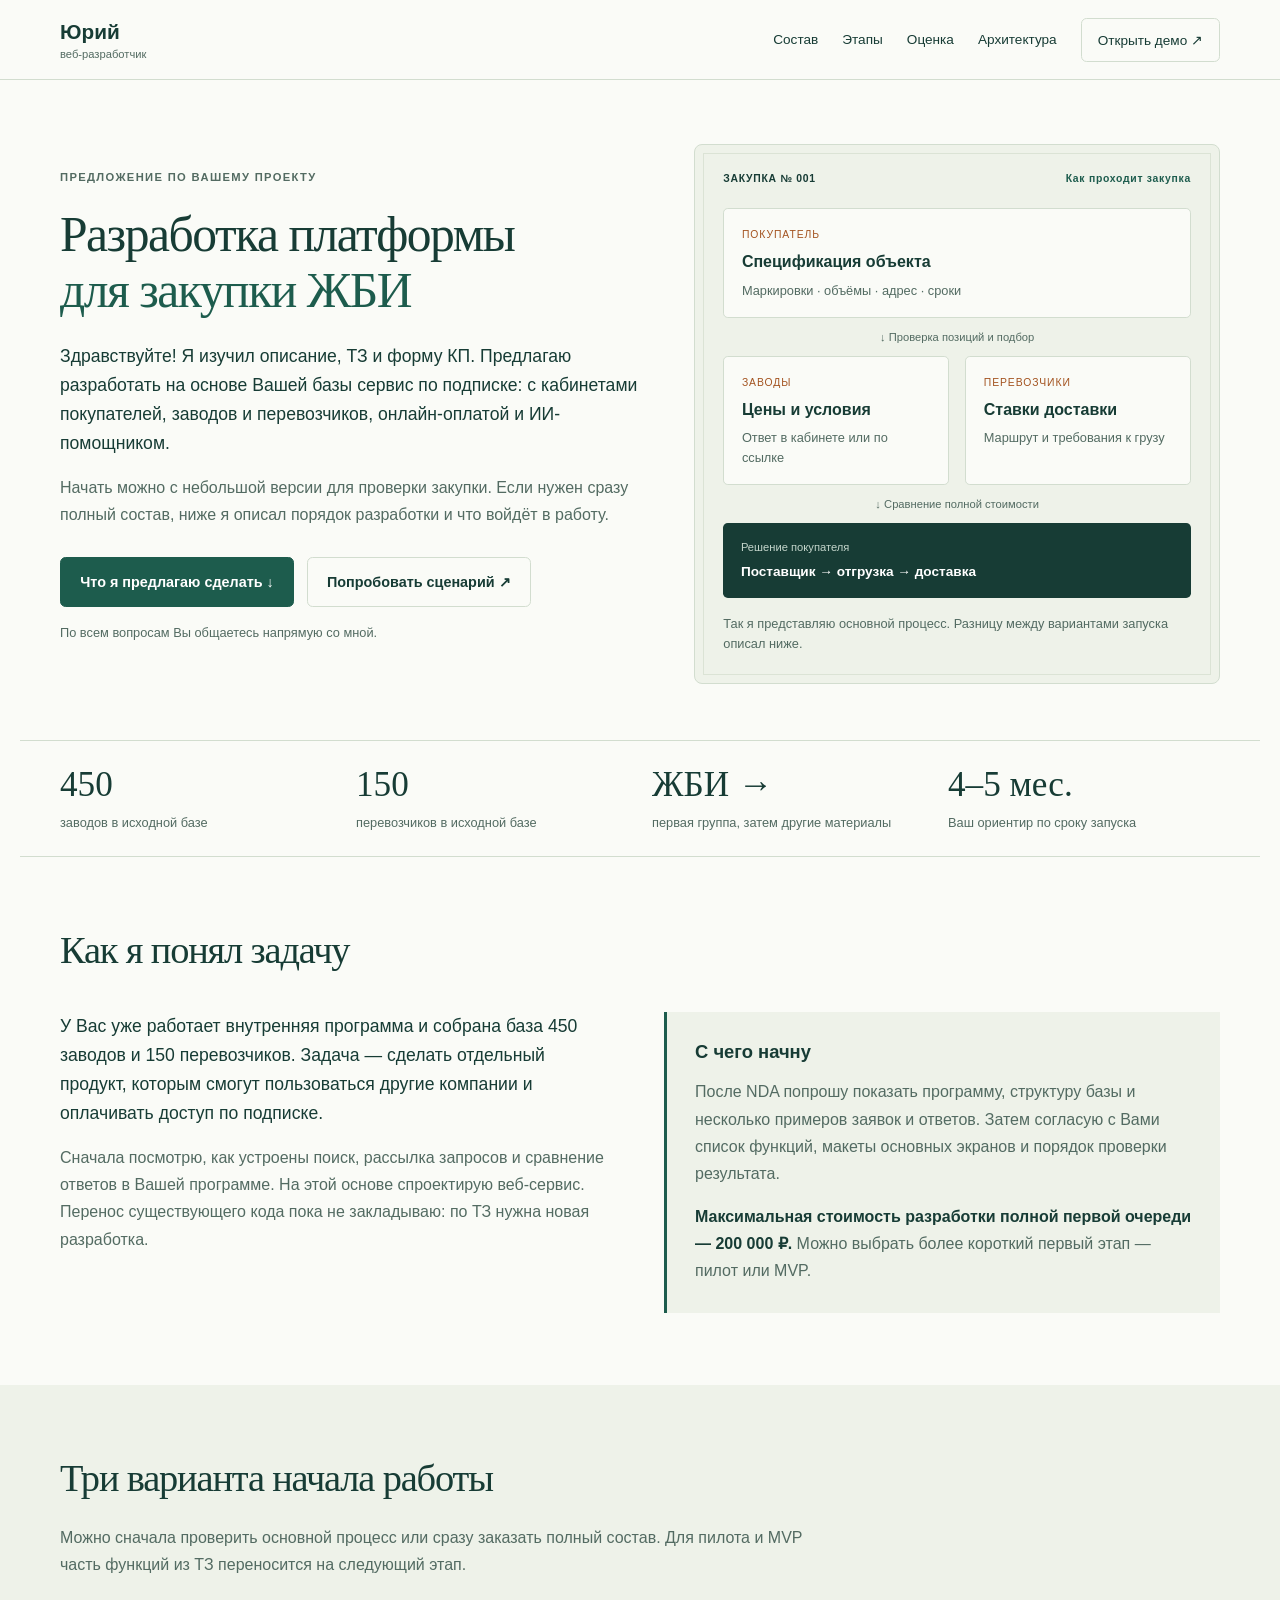
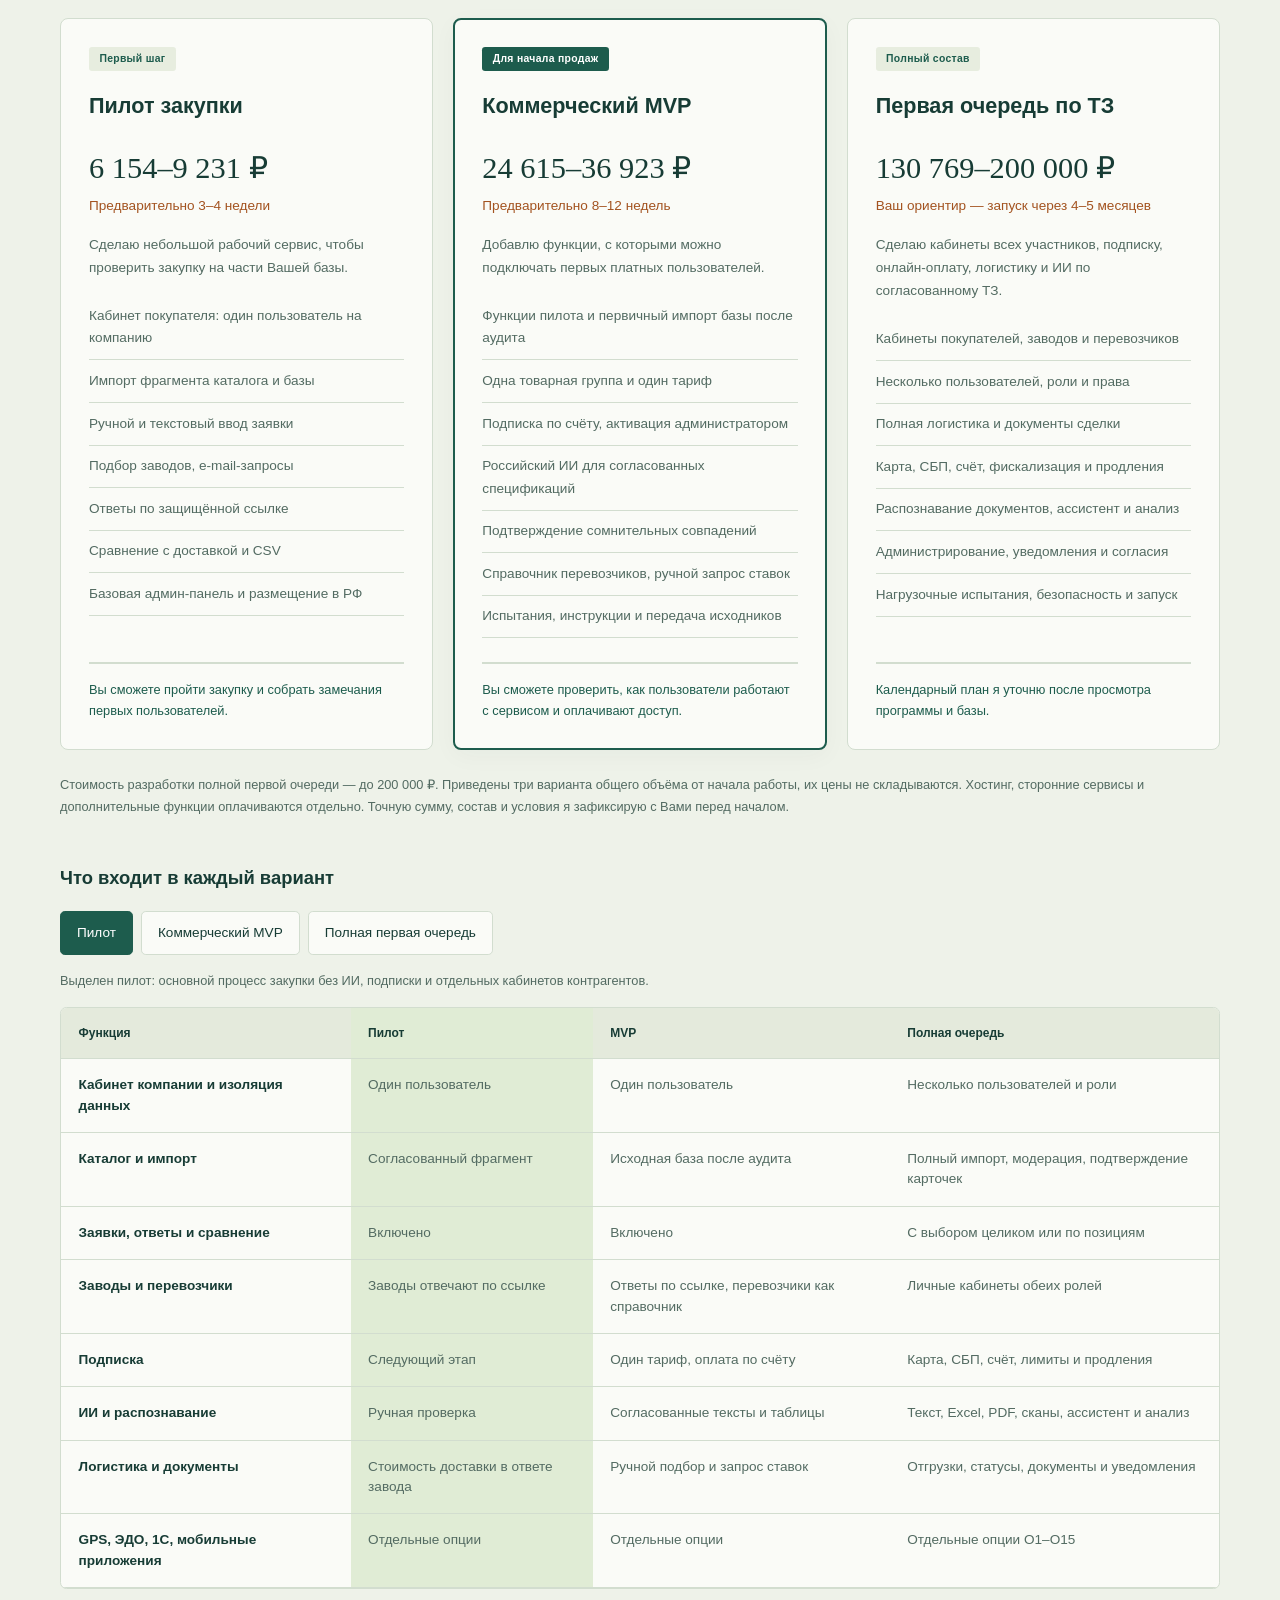
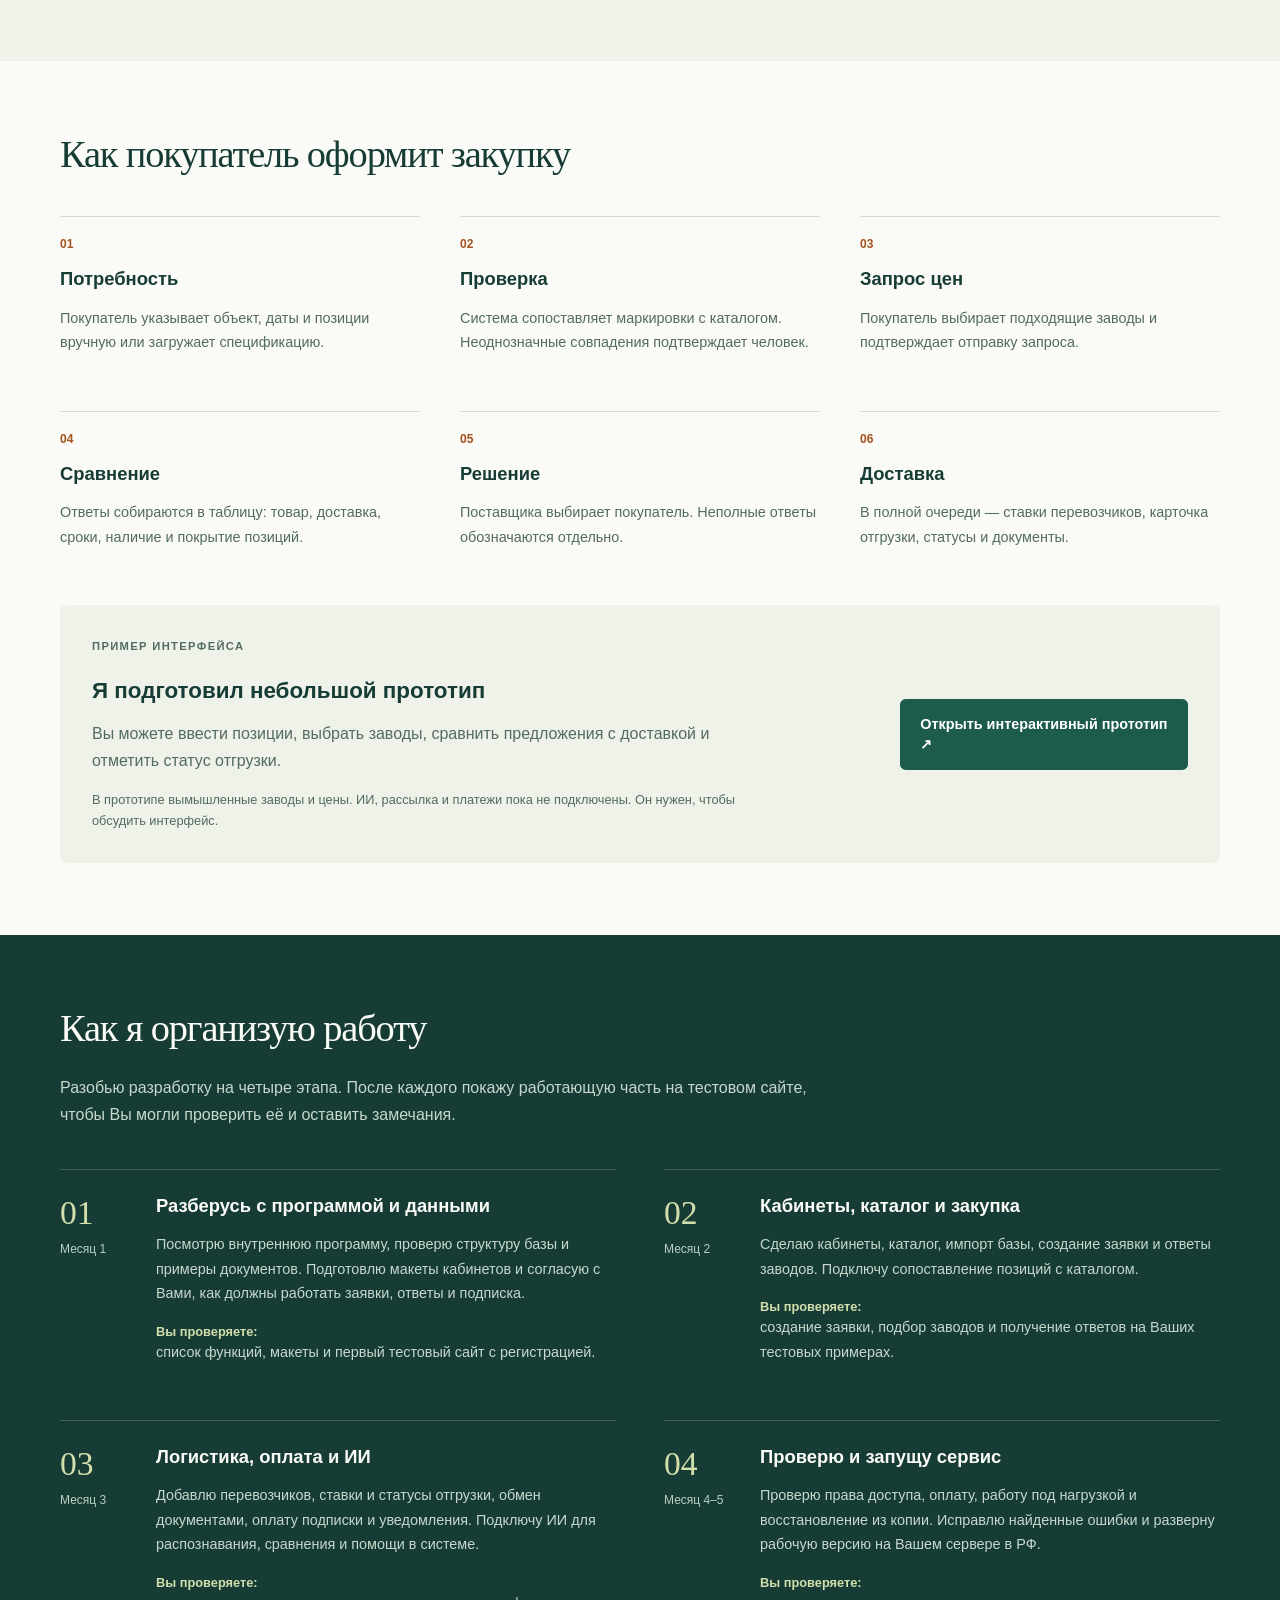
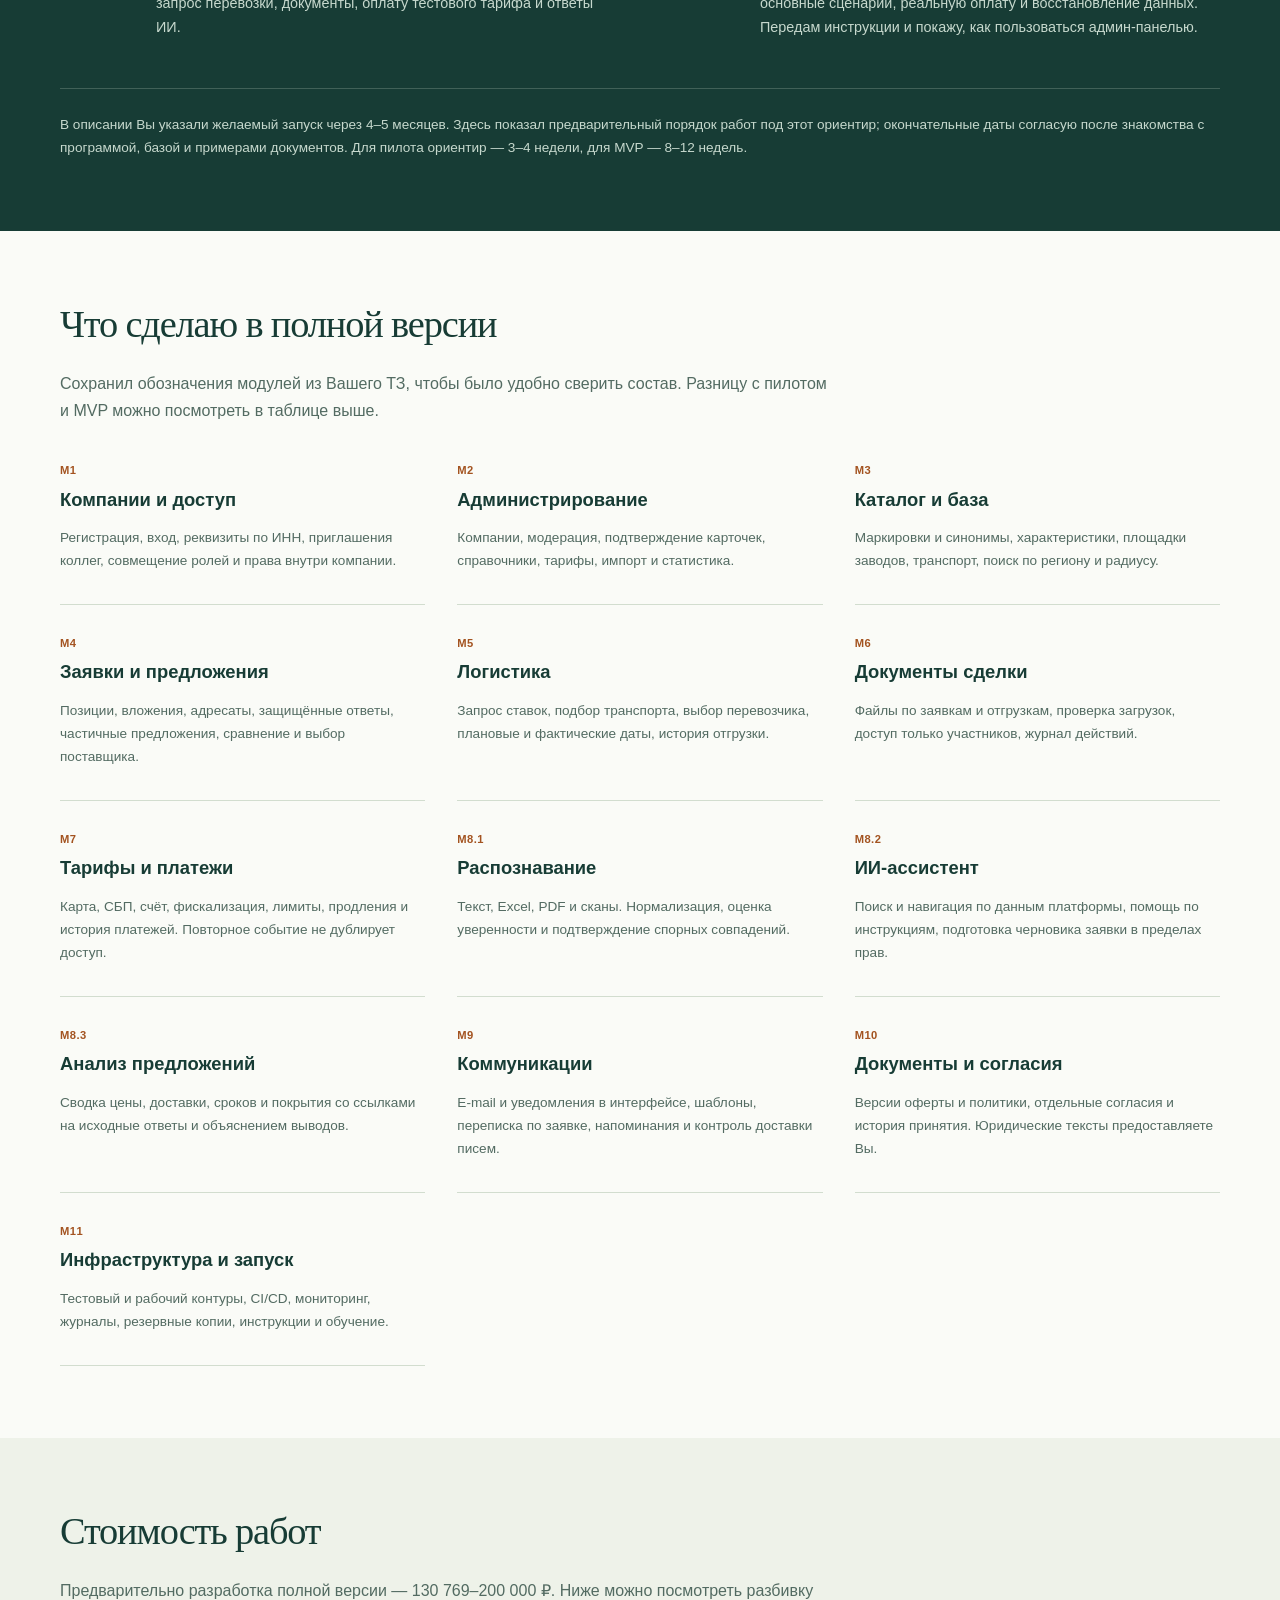
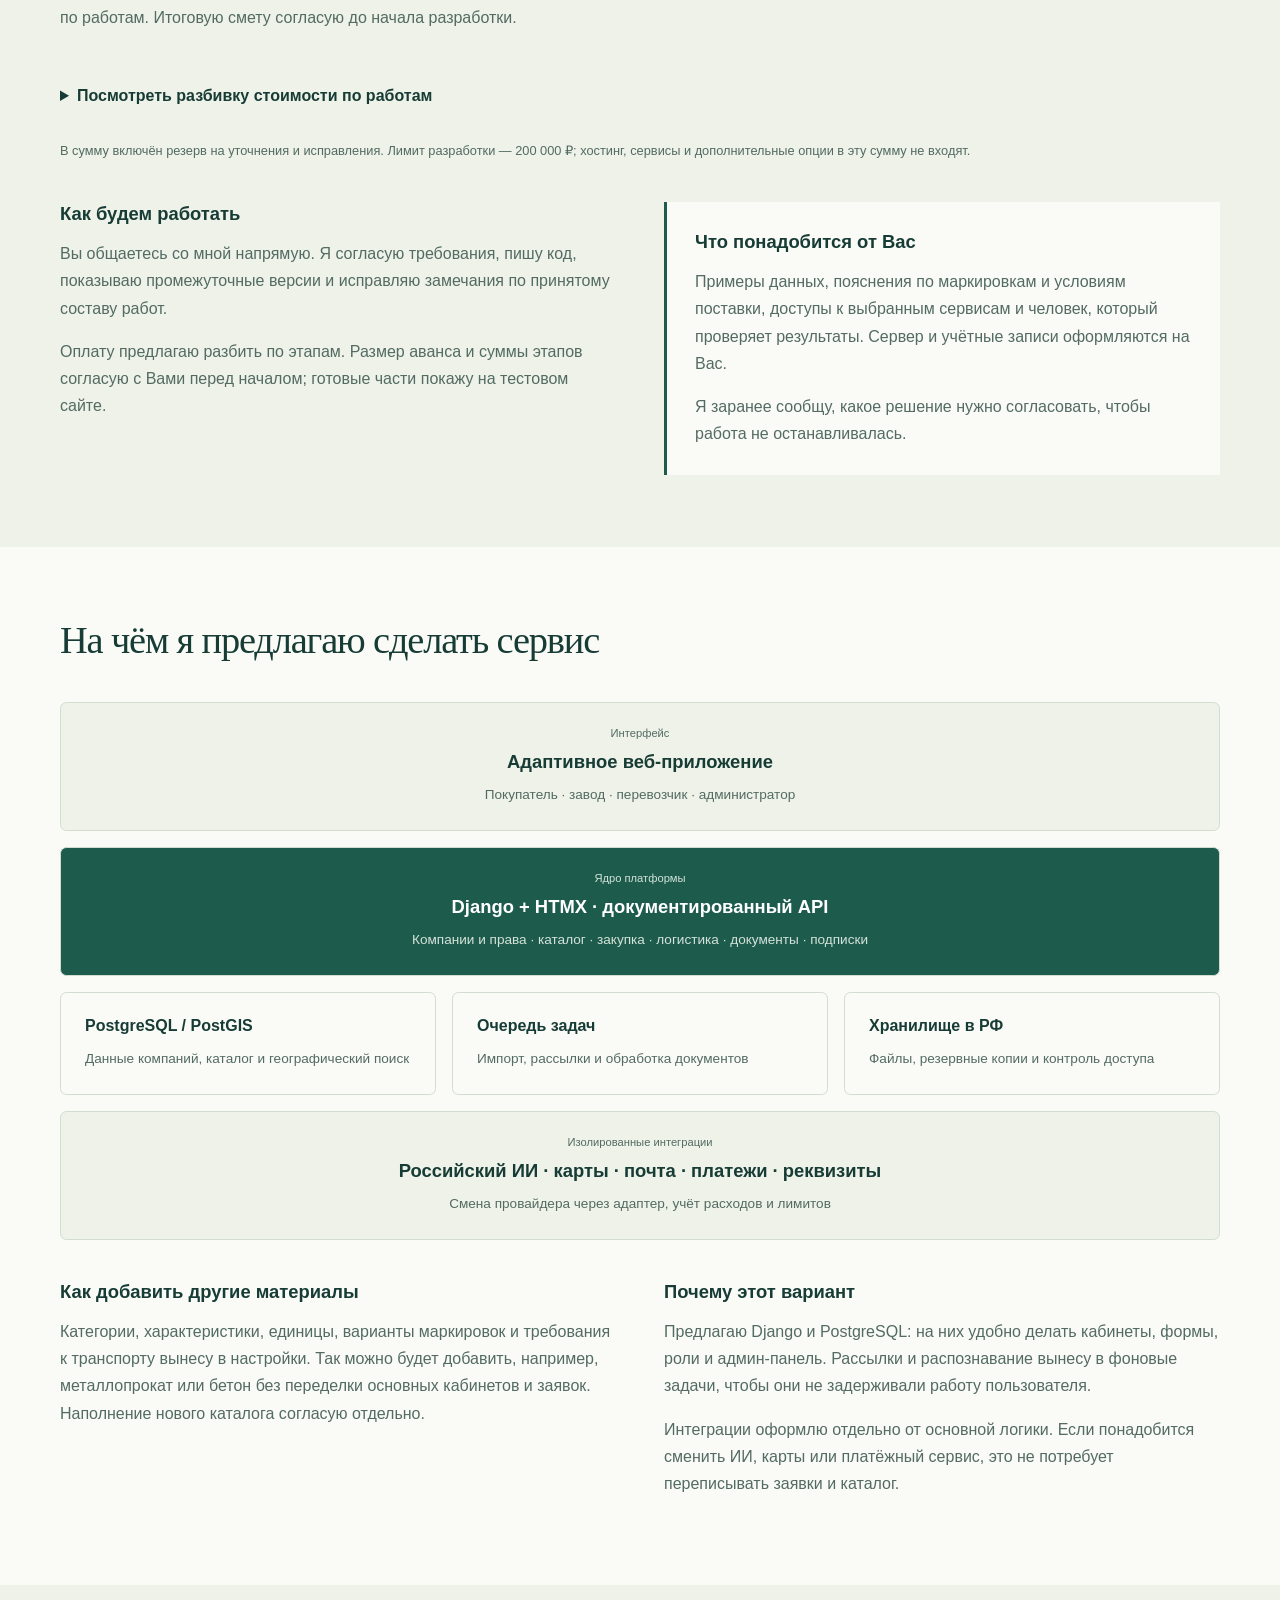
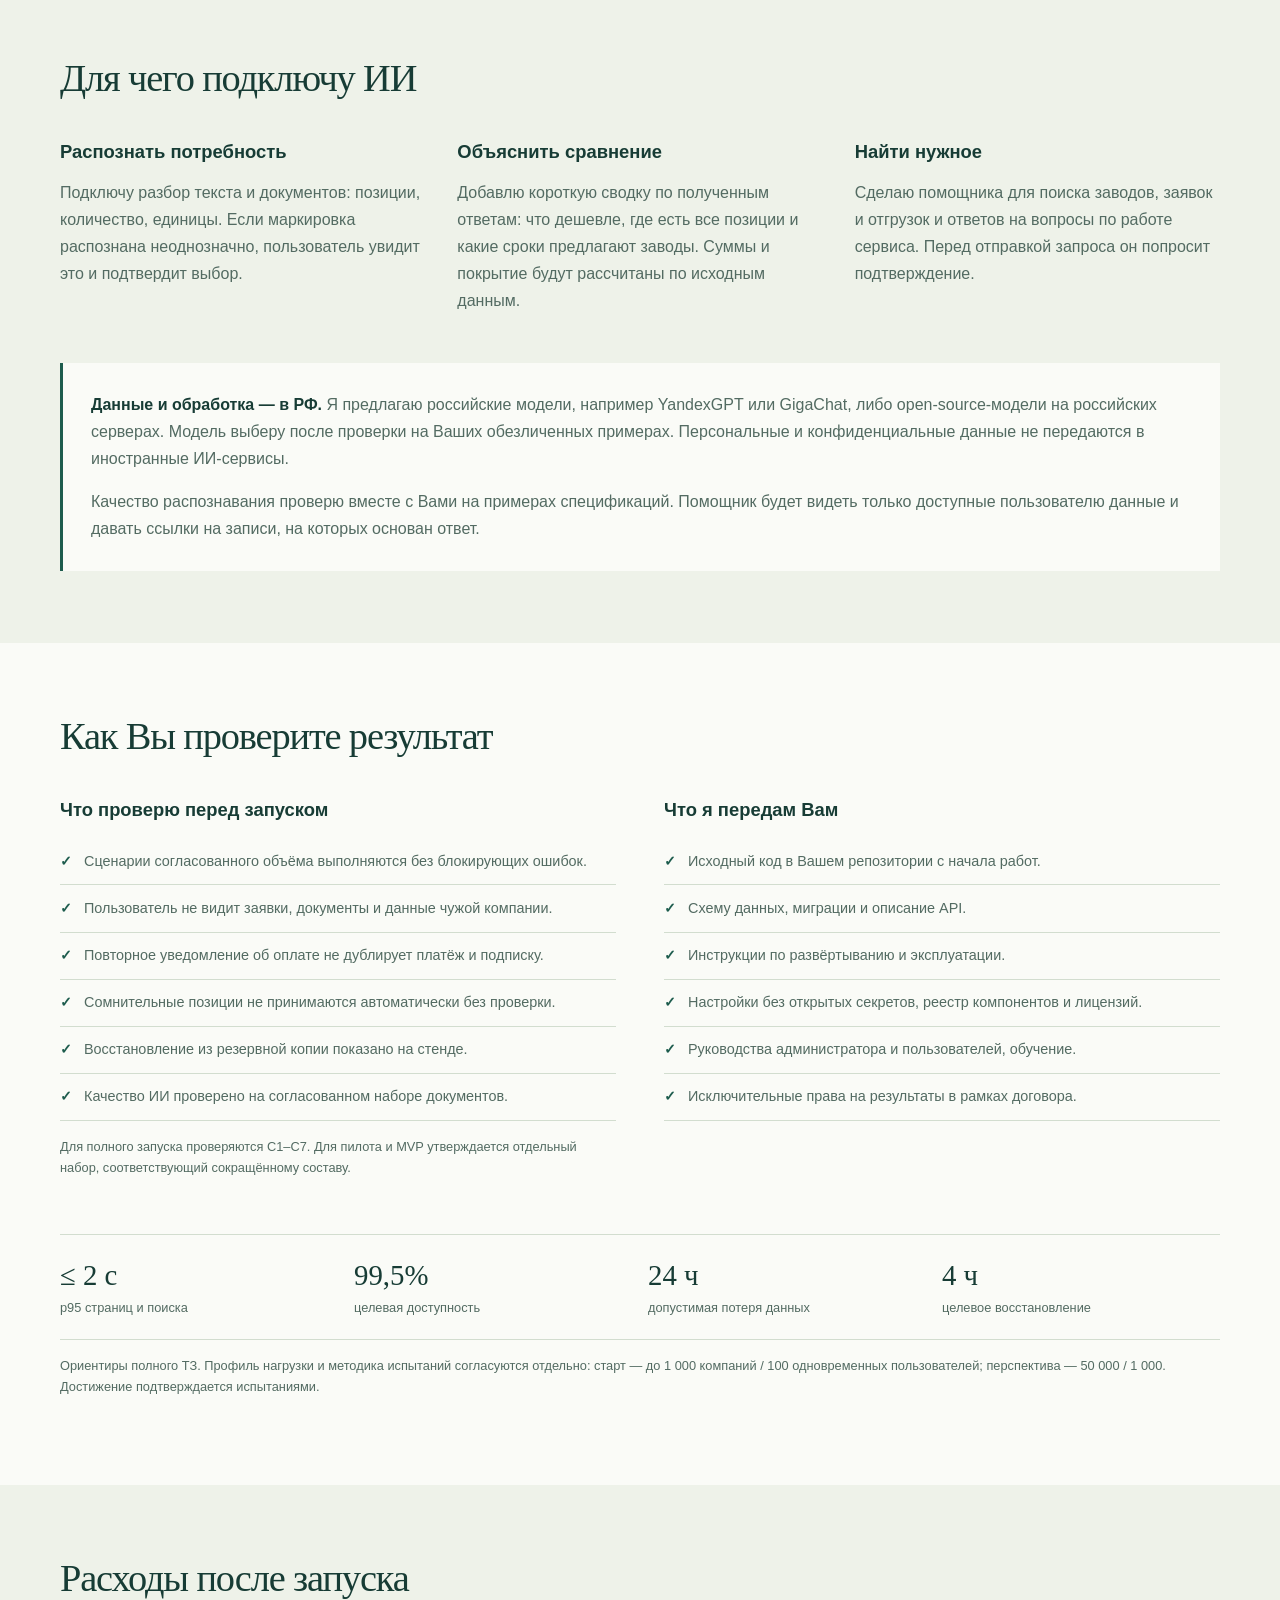
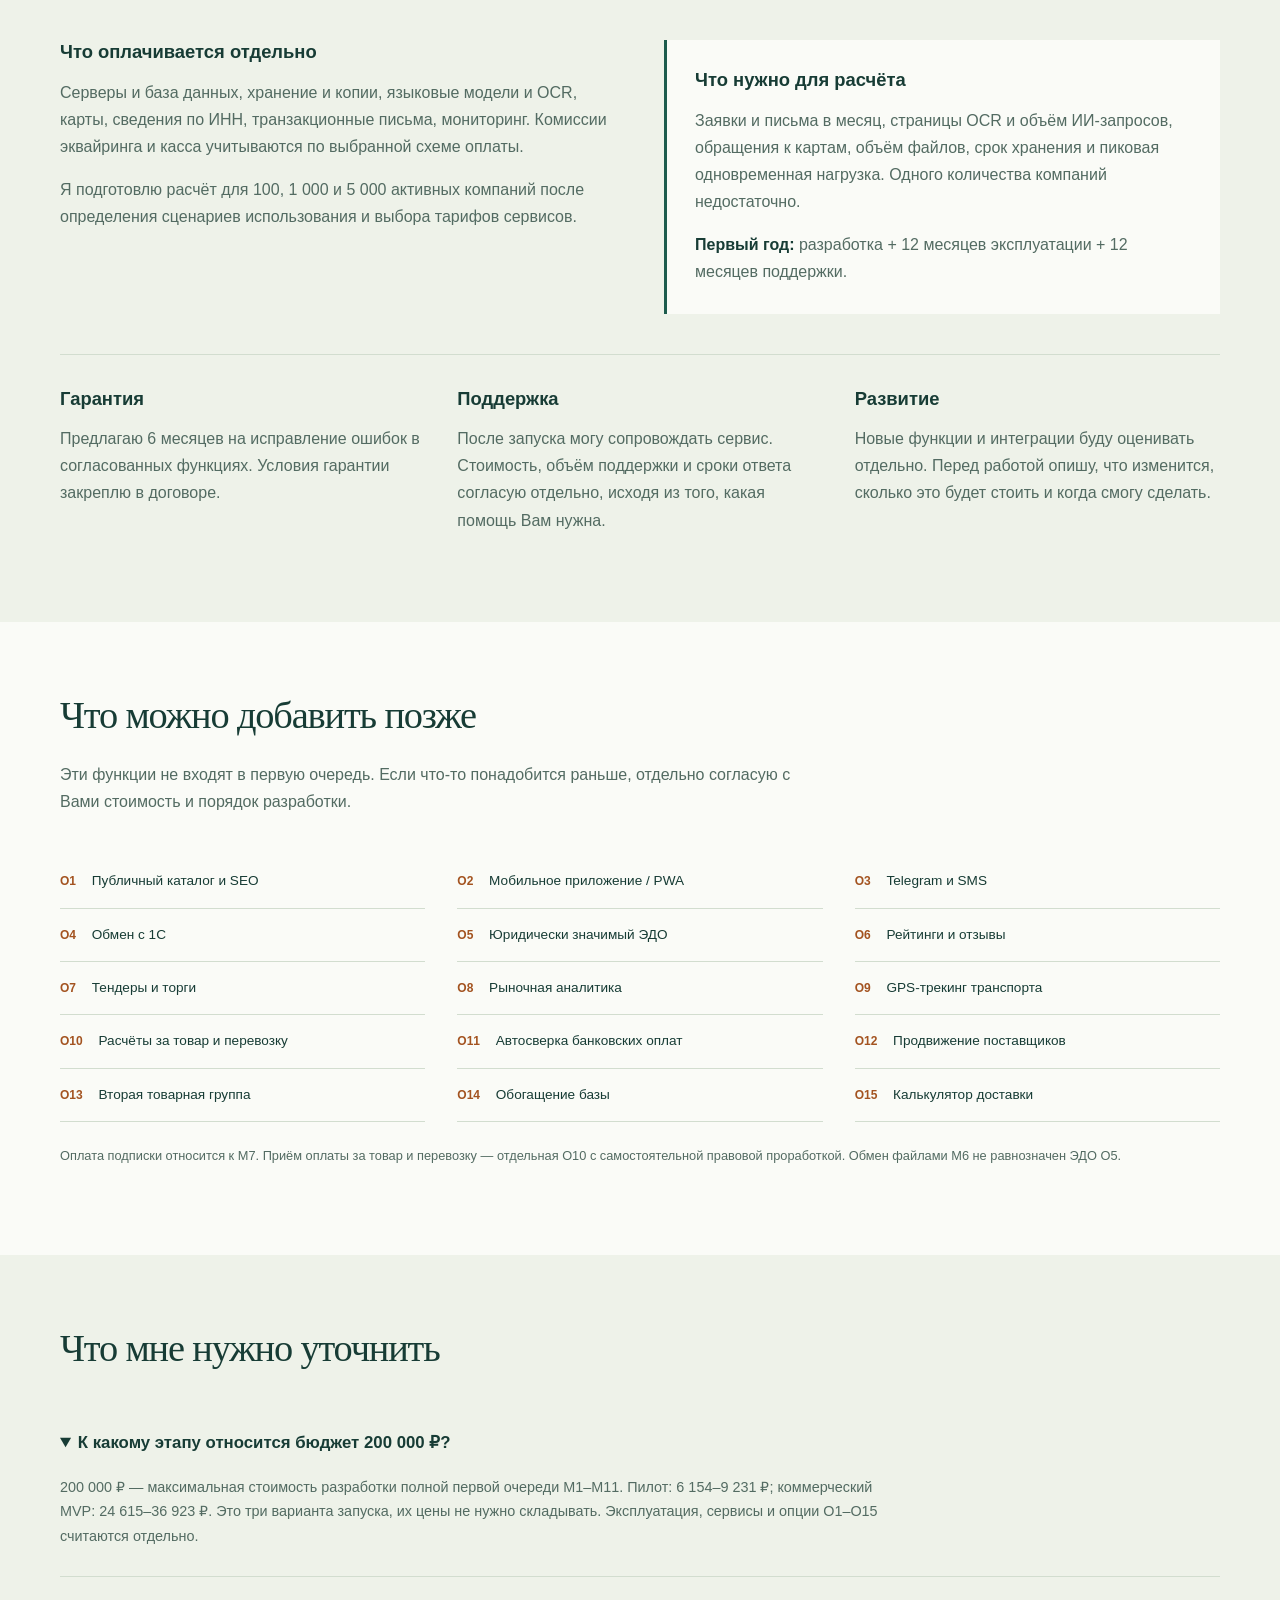
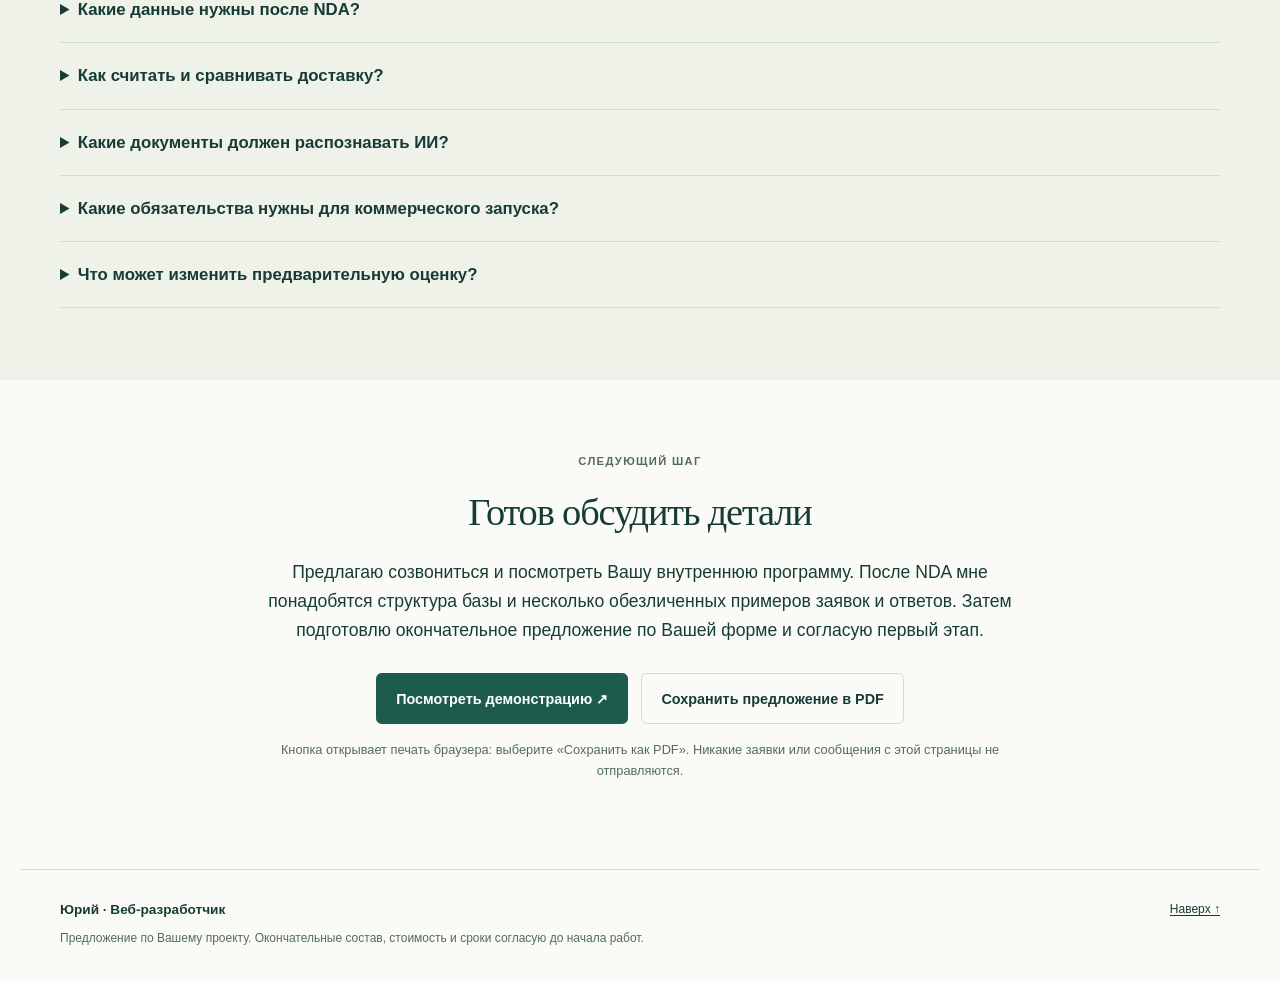
==== commit 64f91c27: "Rewrite proposal in a freelance developer's personal voice" ====
--- a/index.html
+++ b/index.html
@@ -4,25 +4,25 @@
 <meta charset="utf-8"><meta name="viewport" content="width=device-width, initial-scale=1">
 <meta name="description" content="Предложение по реализации B2B-платформы закупки ЖБИ: пилот, коммерческий MVP, этапы разработки, архитектура, сроки и бюджет.">
 <meta name="robots" content="noindex, nofollow"><meta name="theme-color" content="#143b35">
-<title>B2B-платформа ЖБИ — предложение по реализации</title>
+<title>Разработка платформы ЖБИ — предложение Юрия</title>
 <link rel="stylesheet" href="assets/style.css"><script src="assets/site.js" defer></script>
 </head>
 <body>
 <a class="skip" href="#main">К содержанию</a>
-<header class="top"><a class="brand" href="#">КОНТУР<span>закупки и доставки</span></a><nav aria-label="Разделы предложения"><a href="#scope">Состав</a><a href="#roadmap">Этапы</a><a href="#budget">Оценка</a><a href="#architecture">Архитектура</a><a href="demo/" class="nav-demo">Открыть демо ↗</a></nav></header>
+<header class="top"><a class="brand" href="#">Юрий<span>веб-разработчик</span></a><nav aria-label="Разделы предложения"><a href="#scope">Состав</a><a href="#roadmap">Этапы</a><a href="#budget">Оценка</a><a href="#architecture">Архитектура</a><a href="demo/" class="nav-demo">Открыть демо ↗</a></nav></header>
 <main id="main">
 <section class="hero wrap">
-<div class="hero-copy"><p class="overline">ПРЕДЛОЖЕНИЕ ПО РЕАЛИЗАЦИИ · 13 ОКТЯБРЯ 2026</p><h1>Ваша база поставщиков.<br><em>Новый коммерческий продукт.</em></h1><p class="lead">B2B-платформа, которая соединяет закупку строительной продукции, предложения заводов и организацию доставки в одном рабочем процессе.</p><p>Я предлагаю начать с проверяемого пилота закупки ЖБИ, затем последовательно добавить подписку, российский ИИ и кабинеты участников.</p><div class="actions"><a class="button primary" href="#scope">Посмотреть состав реализации ↓</a><a class="button" href="demo/">Попробовать сценарий ↗</a></div><p class="caption">Подготовлено по описанию проекта, подробному ТЗ и форме коммерческого предложения.</p></div>
-<div class="hero-map" aria-label="Схема процесса закупки"><div class="map-top"><span>ЗАКУПКА № 001</span><span class="live">Сценарий продукта</span></div><div class="map-node main-node"><small>ПОКУПАТЕЛЬ</small><strong>Спецификация объекта</strong><span>Маркировки · объёмы · адрес · сроки</span></div><div class="connector">↓ Проверка позиций и подбор</div><div class="map-split"><div class="map-node"><small>ЗАВОДЫ</small><strong>Цены и условия</strong><span>Ответ в кабинете или по ссылке</span></div><div class="map-node"><small>ПЕРЕВОЗЧИКИ</small><strong>Ставки доставки</strong><span>Маршрут и требования к грузу</span></div></div><div class="connector">↓ Сравнение полной стоимости</div><div class="map-result"><span>Решение покупателя</span><strong>Поставщик → отгрузка → доставка</strong></div><p class="caption">Целевая схема полной платформы. Доступность функций по этапам показана ниже.</p></div>
+<div class="hero-copy"><p class="overline">ПРЕДЛОЖЕНИЕ ПО ВАШЕМУ ПРОЕКТУ</p><h1>Разработка платформы<br><em>для закупки ЖБИ</em></h1><p class="lead">Здравствуйте! Я изучил описание, ТЗ и форму КП. Предлагаю разработать на основе Вашей базы сервис по подписке: с кабинетами покупателей, заводов и перевозчиков, онлайн-оплатой и ИИ-помощником.</p><p>Начать можно с небольшой версии для проверки закупки. Если нужен сразу полный состав, ниже я описал порядок разработки и что войдёт в работу.</p><div class="actions"><a class="button primary" href="#scope">Что я предлагаю сделать ↓</a><a class="button" href="demo/">Попробовать сценарий ↗</a></div><p class="caption">По всем вопросам Вы общаетесь напрямую со мной.</p></div>
+<div class="hero-map" aria-label="Схема процесса закупки"><div class="map-top"><span>ЗАКУПКА № 001</span><span class="live">Как проходит закупка</span></div><div class="map-node main-node"><small>ПОКУПАТЕЛЬ</small><strong>Спецификация объекта</strong><span>Маркировки · объёмы · адрес · сроки</span></div><div class="connector">↓ Проверка позиций и подбор</div><div class="map-split"><div class="map-node"><small>ЗАВОДЫ</small><strong>Цены и условия</strong><span>Ответ в кабинете или по ссылке</span></div><div class="map-node"><small>ПЕРЕВОЗЧИКИ</small><strong>Ставки доставки</strong><span>Маршрут и требования к грузу</span></div></div><div class="connector">↓ Сравнение полной стоимости</div><div class="map-result"><span>Решение покупателя</span><strong>Поставщик → отгрузка → доставка</strong></div><p class="caption">Так я представляю основной процесс. Разницу между вариантами запуска описал ниже.</p></div>
 </section>
-<section class="facts wrap" aria-label="Исходные данные"><div><strong>450</strong><span>заводов в исходной базе</span></div><div><strong>150</strong><span>перевозчиков в исходной базе</span></div><div><strong>ЖБИ →</strong><span>первая группа, затем другие материалы</span></div><div><strong>4–5 мес.</strong><span>целевой срок полной первой очереди</span></div></section>
-<section class="wrap section" id="approach"><div class="section-title"><p class="overline">01 / ПОДХОД</p><h2>Сначала проверить закупку.<br>Затем масштабировать продукт.</h2></div><div class="two"><div><p class="large">Основа проекта уже есть: отраслевая экспертиза, рабочий процесс и собранная база. Следующий шаг — превратить их в самостоятельный сервис для внешних компаний.</p><p>Я разработаю новую платформу. Внутренняя программа будет образцом бизнес-процессов, а её база — источником первоначального наполнения. Использование её исходного кода в оценку не заложено.</p></div><div class="callout"><h3>Что предлагаю согласовать первым</h3><p>Приоритетный сценарий, состав пилота, структуру базы и правила сравнения предложений. После NDA я проверю обезличенную выборку и зафиксирую объём, цену и критерии приёмки.</p><p><strong>Максимальная стоимость разработки полной первой очереди — 200 000 ₽.</strong> Пилот и коммерческий MVP имеют пропорционально меньший бюджет.</p></div></div></section>
-<section class="section tint" id="scope"><div class="wrap"><div class="section-title"><p class="overline">02 / ТРИ УРОВНЯ ПРОДУКТА</p><h2>Выберите глубину первого запуска.</h2><p>Каждый уровень имеет свой состав и результат. Пилот и MVP — согласованное сокращение исходного ТЗ.</p></div><div class="plans">
-<article class="plan"><span class="tag">Первый шаг</span><h3>Пилот закупки</h3><p class="price">6 154–9 231 ₽</p><p class="period">80–120 часов · 3–4 недели</p><p>Проверка основного процесса на ограниченном согласованном наборе данных.</p><ul><li>Кабинет покупателя: один пользователь на компанию</li><li>Импорт фрагмента каталога и базы</li><li>Ручной и текстовый ввод заявки</li><li>Подбор заводов, e-mail-запросы</li><li>Ответы по защищённой ссылке</li><li>Сравнение с доставкой и CSV</li><li>Базовая админ-панель и размещение в РФ</li></ul><div class="plan-note">Следующий шаг: проверить сценарий с пилотными пользователями.</div></article>
-<article class="plan featured"><span class="tag">Рекомендованная цель</span><h3>Коммерческий MVP</h3><p class="price">24 615–36 923 ₽</p><p class="period">320–480 часов · 8–12 недель</p><p>Ограниченный продукт для начала продаж и проверки подписной модели.</p><ul><li>Функции пилота и первичный импорт базы после аудита</li><li>Одна товарная группа и один тариф</li><li>Подписка по счёту, активация администратором</li><li>Российский ИИ для согласованных спецификаций</li><li>Подтверждение сомнительных совпадений</li><li>Справочник перевозчиков, ручной запрос ставок</li><li>Испытания, инструкции и передача исходников</li></ul><div class="plan-note">Следующий шаг: подтвердить спрос, тариф и нагрузку.</div></article>
-<article class="plan"><span class="tag">Полное развитие</span><h3>Первая очередь по ТЗ</h3><p class="price">130 769–200 000 ₽</p><p class="period">1 700–2 600 часов · цель 4–5 месяцев</p><p>Все модули М1–М11 и обязательные сценарии С1–С7.</p><ul><li>Кабинеты покупателей, заводов и перевозчиков</li><li>Несколько пользователей, роли и права</li><li>Полная логистика и документы сделки</li><li>Карта, СБП, счёт, фискализация и продления</li><li>Распознавание документов, ассистент и анализ</li><li>Администрирование, уведомления и согласия</li><li>Нагрузочные испытания, безопасность и запуск</li></ul><div class="plan-note">Календарный срок предполагает работу команды.</div></article>
-</div><p class="estimate-note">Стоимость полной первой очереди ограничена 200 000 ₽. Цены пилота, MVP и модулей распределены пропорционально. Налоговый режим, НДС и окончательные условия фиксируются в КП после обследования. Эксплуатация, сторонние сервисы и дополнительные опции оплачиваются отдельно. Уровни — альтернативные оценки общего объёма от начала работ; их суммы не складываются.</p>
-<h3 class="subheading">Границы каждого запуска</h3><div class="scope-controls" role="group" aria-label="Выделить уровень реализации"><button data-scope="pilot" aria-pressed="true">Пилот</button><button data-scope="mvp" aria-pressed="false">Коммерческий MVP</button><button data-scope="full" aria-pressed="false">Полная первая очередь</button></div><p id="scope-summary" class="caption" aria-live="polite">Выделен пилот: основной процесс закупки без ИИ, подписки и отдельных кабинетов контрагентов.</p>
+<section class="facts wrap" aria-label="Исходные данные"><div><strong>450</strong><span>заводов в исходной базе</span></div><div><strong>150</strong><span>перевозчиков в исходной базе</span></div><div><strong>ЖБИ →</strong><span>первая группа, затем другие материалы</span></div><div><strong>4–5 мес.</strong><span>Ваш ориентир по сроку запуска</span></div></section>
+<section class="wrap section" id="approach"><div class="section-title"><h2>Как я понял задачу</h2></div><div class="two"><div><p class="large">У Вас уже работает внутренняя программа и собрана база 450 заводов и 150 перевозчиков. Задача — сделать отдельный продукт, которым смогут пользоваться другие компании и оплачивать доступ по подписке.</p><p>Сначала посмотрю, как устроены поиск, рассылка запросов и сравнение ответов в Вашей программе. На этой основе спроектирую веб-сервис. Перенос существующего кода пока не закладываю: по ТЗ нужна новая разработка.</p></div><div class="callout"><h3>С чего начну</h3><p>После NDA попрошу показать программу, структуру базы и несколько примеров заявок и ответов. Затем согласую с Вами список функций, макеты основных экранов и порядок проверки результата.</p><p><strong>Максимальная стоимость разработки полной первой очереди — 200 000 ₽.</strong> Можно выбрать более короткий первый этап — пилот или MVP.</p></div></div></section>
+<section class="section tint" id="scope"><div class="wrap"><div class="section-title"><h2>Три варианта начала работы</h2><p>Можно сначала проверить основной процесс или сразу заказать полный состав. Для пилота и MVP часть функций из ТЗ переносится на следующий этап.</p></div><div class="plans">
+<article class="plan"><span class="tag">Первый шаг</span><h3>Пилот закупки</h3><p class="price">6 154–9 231 ₽</p><p class="period">Предварительно 3–4 недели</p><p>Сделаю небольшой рабочий сервис, чтобы проверить закупку на части Вашей базы.</p><ul><li>Кабинет покупателя: один пользователь на компанию</li><li>Импорт фрагмента каталога и базы</li><li>Ручной и текстовый ввод заявки</li><li>Подбор заводов, e-mail-запросы</li><li>Ответы по защищённой ссылке</li><li>Сравнение с доставкой и CSV</li><li>Базовая админ-панель и размещение в РФ</li></ul><div class="plan-note">Вы сможете пройти закупку и собрать замечания первых пользователей.</div></article>
+<article class="plan featured"><span class="tag">Для начала продаж</span><h3>Коммерческий MVP</h3><p class="price">24 615–36 923 ₽</p><p class="period">Предварительно 8–12 недель</p><p>Добавлю функции, с которыми можно подключать первых платных пользователей.</p><ul><li>Функции пилота и первичный импорт базы после аудита</li><li>Одна товарная группа и один тариф</li><li>Подписка по счёту, активация администратором</li><li>Российский ИИ для согласованных спецификаций</li><li>Подтверждение сомнительных совпадений</li><li>Справочник перевозчиков, ручной запрос ставок</li><li>Испытания, инструкции и передача исходников</li></ul><div class="plan-note">Вы сможете проверить, как пользователи работают с сервисом и оплачивают доступ.</div></article>
+<article class="plan"><span class="tag">Полный состав</span><h3>Первая очередь по ТЗ</h3><p class="price">130 769–200 000 ₽</p><p class="period">Ваш ориентир — запуск через 4–5 месяцев</p><p>Сделаю кабинеты всех участников, подписку, онлайн-оплату, логистику и ИИ по согласованному ТЗ.</p><ul><li>Кабинеты покупателей, заводов и перевозчиков</li><li>Несколько пользователей, роли и права</li><li>Полная логистика и документы сделки</li><li>Карта, СБП, счёт, фискализация и продления</li><li>Распознавание документов, ассистент и анализ</li><li>Администрирование, уведомления и согласия</li><li>Нагрузочные испытания, безопасность и запуск</li></ul><div class="plan-note">Календарный план я уточню после просмотра программы и базы.</div></article>
+</div><p class="estimate-note">Стоимость разработки полной первой очереди — до 200 000 ₽. Приведены три варианта общего объёма от начала работы, их цены не складываются. Хостинг, сторонние сервисы и дополнительные функции оплачиваются отдельно. Точную сумму, состав и условия я зафиксирую с Вами перед началом.</p>
+<h3 class="subheading">Что входит в каждый вариант</h3><div class="scope-controls" role="group" aria-label="Выделить уровень реализации"><button data-scope="pilot" aria-pressed="true">Пилот</button><button data-scope="mvp" aria-pressed="false">Коммерческий MVP</button><button data-scope="full" aria-pressed="false">Полная первая очередь</button></div><p id="scope-summary" class="caption" aria-live="polite">Выделен пилот: основной процесс закупки без ИИ, подписки и отдельных кабинетов контрагентов.</p>
 <div class="table-wrap"><table class="scope-table"><thead><tr><th>Функция</th><th data-col="pilot" class="selected-col">Пилот</th><th data-col="mvp">MVP</th><th data-col="full">Полная очередь</th></tr></thead><tbody>
 <tr><th>Кабинет компании и изоляция данных</th><td data-col="pilot" class="selected-col">Один пользователь</td><td data-col="mvp">Один пользователь</td><td data-col="full">Несколько пользователей и роли</td></tr>
 <tr><th>Каталог и импорт</th><td data-col="pilot" class="selected-col">Согласованный фрагмент</td><td data-col="mvp">Исходная база после аудита</td><td data-col="full">Полный импорт, модерация, подтверждение карточек</td></tr>
@@ -33,36 +33,35 @@
 <tr><th>Логистика и документы</th><td data-col="pilot" class="selected-col">Стоимость доставки в ответе завода</td><td data-col="mvp">Ручной подбор и запрос ставок</td><td data-col="full">Отгрузки, статусы, документы и уведомления</td></tr>
 <tr><th>GPS, ЭДО, 1С, мобильные приложения</th><td data-col="pilot" class="selected-col">Отдельные опции</td><td data-col="mvp">Отдельные опции</td><td data-col="full">Отдельные опции О1–О15</td></tr>
 </tbody></table></div></div></section>
-<section class="wrap section" id="journey"><div class="section-title"><p class="overline">03 / ПУТЬ ПОЛЬЗОВАТЕЛЯ</p><h2>Как будет работать закупка.</h2></div><div class="journey">
+<section class="wrap section" id="journey"><div class="section-title"><h2>Как покупатель оформит закупку</h2></div><div class="journey">
 <article><span>01</span><h3>Потребность</h3><p>Покупатель указывает объект, даты и позиции вручную или загружает спецификацию.</p></article><article><span>02</span><h3>Проверка</h3><p>Система сопоставляет маркировки с каталогом. Неоднозначные совпадения подтверждает человек.</p></article><article><span>03</span><h3>Запрос цен</h3><p>Покупатель выбирает подходящие заводы и подтверждает отправку запроса.</p></article><article><span>04</span><h3>Сравнение</h3><p>Ответы собираются в таблицу: товар, доставка, сроки, наличие и покрытие позиций.</p></article><article><span>05</span><h3>Решение</h3><p>Поставщика выбирает покупатель. Неполные ответы обозначаются отдельно.</p></article><article><span>06</span><h3>Доставка</h3><p>В полной очереди — ставки перевозчиков, карточка отгрузки, статусы и документы.</p></article>
-</div><div class="demo-banner"><div><p class="overline">УЖЕ МОЖНО ПОПРОБОВАТЬ</p><h3>От спецификации до выбранного предложения</h3><p>Интерактивное демо: проверка маркировок, подбор заводов, сравнение с доставкой и статус отгрузки.</p><small>Вымышленные заводы и цены. ИИ, письма, платежи и реальные маршруты не подключены. Демо показывает интерфейс; оно не заменяет серверный пилот.</small></div><a class="button primary" href="demo/">Открыть интерактивный прототип ↗</a></div></section>
-<section class="section dark" id="roadmap"><div class="wrap"><div class="section-title"><p class="overline">04 / ОРГАНИЗАЦИЯ РАБОТ</p><h2>На каждом этапе —<br>результат для проверки.</h2><p>Полную первую очередь предлагаю организовать в четыре этапа с демонстрацией на тестовом стенде.</p></div><div class="timeline">
-<article><div class="stage-index">01 <span>Месяц 1</span></div><div><h3>Обследование и проектирование</h3><p>NDA, структура базы, сценарии, модель каталога, макеты, архитектура, план импорта и набор для проверки ИИ.</p><strong>Вы проверяете:</strong><p>детальное ТЗ, интерфейс, критерии приёмки и тестовый стенд с регистрацией.</p></div></article>
-<article><div class="stage-index">02 <span>Месяц 2</span></div><div><h3>Кабинеты, каталог и закупка</h3><p>М1–М4, импорт, М8.1: компании, роли, каталог, заявки, ответы и сопоставление позиций.</p><strong>Вы проверяете:</strong><p>закупку С1 и работу завода С3 на согласованных тестовых данных.</p></div></article>
-<article><div class="stage-index">03 <span>Месяц 3</span></div><div><h3>Логистика, оплата и ИИ</h3><p>М5–М7, М8.2–М8.3, М9–М10: доставка, документы, подписки, ассистент, уведомления и согласия.</p><strong>Вы проверяете:</strong><p>С2 и С4–С7, обмен документами, тестовую оплату и поведение подписки.</p></div></article>
-<article><div class="stage-index">04 <span>Месяц 4–5</span></div><div><h3>Испытания и коммерческий запуск</h3><p>М11: нагрузка, изоляция данных, безопасность, резервные копии, исправления и production в РФ.</p><strong>Вы проверяете:</strong><p>С1–С7 без блокирующих ошибок, реальную оплату, восстановление из копии, документацию и обучение.</p></div></article>
-</div><p class="dark-note">4–5 месяцев — целевой срок командной реализации после согласования состава. План пилота: неделя 1 — сценарий и данные; недели 2–3 — рабочий процесс; неделя 4 — проверка и передача. Календарный план MVP фиксируется отдельно на 8–12 недель.</p></div></section>
-<section class="wrap section" id="modules"><div class="section-title"><p class="overline">05 / ПОЛНАЯ ПЕРВАЯ ОЧЕРЕДЬ</p><h2>Что реализуется по модулям ТЗ.</h2><p>Ниже — целевой состав полной платформы. В пилот и MVP входят только функции из таблицы выше.</p></div><div class="module-grid">
+</div><div class="demo-banner"><div><p class="overline">ПРИМЕР ИНТЕРФЕЙСА</p><h3>Я подготовил небольшой прототип</h3><p>Вы можете ввести позиции, выбрать заводы, сравнить предложения с доставкой и отметить статус отгрузки.</p><small>В прототипе вымышленные заводы и цены. ИИ, рассылка и платежи пока не подключены. Он нужен, чтобы обсудить интерфейс.</small></div><a class="button primary" href="demo/">Открыть интерактивный прототип ↗</a></div></section>
+<section class="section dark" id="roadmap"><div class="wrap"><div class="section-title"><h2>Как я организую работу</h2><p>Разобью разработку на четыре этапа. После каждого покажу работающую часть на тестовом сайте, чтобы Вы могли проверить её и оставить замечания.</p></div><div class="timeline">
+<article><div class="stage-index">01 <span>Месяц 1</span></div><div><h3>Разберусь с программой и данными</h3><p>Посмотрю внутреннюю программу, проверю структуру базы и примеры документов. Подготовлю макеты кабинетов и согласую с Вами, как должны работать заявки, ответы и подписка.</p><strong>Вы проверяете:</strong><p>список функций, макеты и первый тестовый сайт с регистрацией.</p></div></article>
+<article><div class="stage-index">02 <span>Месяц 2</span></div><div><h3>Кабинеты, каталог и закупка</h3><p>Сделаю кабинеты, каталог, импорт базы, создание заявки и ответы заводов. Подключу сопоставление позиций с каталогом.</p><strong>Вы проверяете:</strong><p>создание заявки, подбор заводов и получение ответов на Ваших тестовых примерах.</p></div></article>
+<article><div class="stage-index">03 <span>Месяц 3</span></div><div><h3>Логистика, оплата и ИИ</h3><p>Добавлю перевозчиков, ставки и статусы отгрузки, обмен документами, оплату подписки и уведомления. Подключу ИИ для распознавания, сравнения и помощи в системе.</p><strong>Вы проверяете:</strong><p>запрос перевозки, документы, оплату тестового тарифа и ответы ИИ.</p></div></article>
+<article><div class="stage-index">04 <span>Месяц 4–5</span></div><div><h3>Проверю и запущу сервис</h3><p>Проверю права доступа, оплату, работу под нагрузкой и восстановление из копии. Исправлю найденные ошибки и разверну рабочую версию на Вашем сервере в РФ.</p><strong>Вы проверяете:</strong><p>основные сценарии, реальную оплату и восстановление данных. Передам инструкции и покажу, как пользоваться админ-панелью.</p></div></article>
+</div><p class="dark-note">В описании Вы указали желаемый запуск через 4–5 месяцев. Здесь показал предварительный порядок работ под этот ориентир; окончательные даты согласую после знакомства с программой, базой и примерами документов. Для пилота ориентир — 3–4 недели, для MVP — 8–12 недель.</p></div></section>
+<section class="wrap section" id="modules"><div class="section-title"><h2>Что сделаю в полной версии</h2><p>Сохранил обозначения модулей из Вашего ТЗ, чтобы было удобно сверить состав. Разницу с пилотом и MVP можно посмотреть в таблице выше.</p></div><div class="module-grid">
 <article><span>М1</span><h3>Компании и доступ</h3><p>Регистрация, вход, реквизиты по ИНН, приглашения коллег, совмещение ролей и права внутри компании.</p></article><article><span>М2</span><h3>Администрирование</h3><p>Компании, модерация, подтверждение карточек, справочники, тарифы, импорт и статистика.</p></article><article><span>М3</span><h3>Каталог и база</h3><p>Маркировки и синонимы, характеристики, площадки заводов, транспорт, поиск по региону и радиусу.</p></article><article><span>М4</span><h3>Заявки и предложения</h3><p>Позиции, вложения, адресаты, защищённые ответы, частичные предложения, сравнение и выбор поставщика.</p></article><article><span>М5</span><h3>Логистика</h3><p>Запрос ставок, подбор транспорта, выбор перевозчика, плановые и фактические даты, история отгрузки.</p></article><article><span>М6</span><h3>Документы сделки</h3><p>Файлы по заявкам и отгрузкам, проверка загрузок, доступ только участников, журнал действий.</p></article><article><span>М7</span><h3>Тарифы и платежи</h3><p>Карта, СБП, счёт, фискализация, лимиты, продления и история платежей. Повторное событие не дублирует доступ.</p></article><article><span>М8.1</span><h3>Распознавание</h3><p>Текст, Excel, PDF и сканы. Нормализация, оценка уверенности и подтверждение спорных совпадений.</p></article><article><span>М8.2</span><h3>ИИ-ассистент</h3><p>Поиск и навигация по данным платформы, помощь по инструкциям, подготовка черновика заявки в пределах прав.</p></article><article><span>М8.3</span><h3>Анализ предложений</h3><p>Сводка цены, доставки, сроков и покрытия со ссылками на исходные ответы и объяснением выводов.</p></article><article><span>М9</span><h3>Коммуникации</h3><p>E-mail и уведомления в интерфейсе, шаблоны, переписка по заявке, напоминания и контроль доставки писем.</p></article><article><span>М10</span><h3>Документы и согласия</h3><p>Версии оферты и политики, отдельные согласия и история принятия. Юридические тексты предоставляете Вы.</p></article><article><span>М11</span><h3>Инфраструктура и запуск</h3><p>Тестовый и рабочий контуры, CI/CD, мониторинг, журналы, резервные копии, инструкции и обучение.</p></article>
 </div></section>
-<section class="section tint" id="budget"><div class="wrap"><div class="section-title"><p class="overline">06 / ОЦЕНКА РАЗРАБОТКИ</p><h2>Прозрачная трудоёмкость.</h2><p>Предварительная разбивка полной первой очереди по структуре формы КП. Состав и распределение уточняются после обследования в пределах лимита 200 000 ₽.</p></div><div class="table-wrap"><table><thead><tr><th>Модуль / работы</th><th>Часы</th><th>Бюджет разработки</th></tr></thead><tbody id="estimate-rows">
-<tr><td>Аналитика, детальное ТЗ, архитектура</td><td>80–120</td><td>6 154–9 231 ₽</td></tr><tr><td>UX/UI и макеты</td><td>80–120</td><td>6 154–9 231 ₽</td></tr><tr><td>М1 · Регистрация и кабинеты</td><td>120–180</td><td>9 231–13 846 ₽</td></tr><tr><td>М2 · Администрирование</td><td>50–80</td><td>3 846–6 154 ₽</td></tr><tr><td>М3 · Каталог и импорт</td><td>120–180</td><td>9 231–13 846 ₽</td></tr><tr><td>М4 · Заявки и ответы</td><td>160–240</td><td>12 308–18 462 ₽</td></tr><tr><td>М5 · Логистика</td><td>120–180</td><td>9 231–13 846 ₽</td></tr><tr><td>М6 · Документы</td><td>60–100</td><td>4 615–7 692 ₽</td></tr><tr><td>М7 · Подписки и платежи</td><td>140–200</td><td>10 769–15 385 ₽</td></tr><tr><td>М8.1 · Распознавание</td><td>120–180</td><td>9 231–13 846 ₽</td></tr><tr><td>М8.2 · Ассистент</td><td>80–120</td><td>6 154–9 231 ₽</td></tr><tr><td>М8.3 · Анализ</td><td>60–100</td><td>4 615–7 692 ₽</td></tr><tr><td>М9 · Уведомления</td><td>70–110</td><td>5 385–8 462 ₽</td></tr><tr><td>М10 · Согласия</td><td>30–50</td><td>2 308–3 846 ₽</td></tr><tr><td>М11 · Инфраструктура и запуск</td><td>80–120</td><td>6 154–9 231 ₽</td></tr><tr><td>Функциональные, нагрузочные и security-проверки</td><td>180–260</td><td>13 846–20 000 ₽</td></tr><tr><td>Управление проектом</td><td>90–140</td><td>6 923–10 769 ₽</td></tr>
-<tr><td>Резерв на уточнения и исправления</td><td>60–120</td><td>4 614–9 230 ₽</td></tr></tbody><tfoot><tr><th>Итого по модулям</th><td>1 700–2 600</td><td>130 769–200 000 ₽</td></tr></tfoot></table></div><p class="caption">Плановый диапазон полной очереди: 130 769–200 000 ₽. Итог включает резерв на уточнения и исправления; стоимость разработки не превышает 200 000 ₽. Отдельные сроки модулей перекрываются при командной работе; суммарные часы не равны календарному сроку.</p>
-<div class="two budget-bottom"><div><h3>Команда для полной очереди</h3><p>Два разработчика с участием аналитика, UX/UI-дизайнера, QA, DevOps и специалиста по ИИ. Роли могут совмещаться. Состав и загрузка фиксируются после выбора объёма.</p><p>Одному исполнителю полный объём при 40 часах в неделю потребуется примерно 43–65 недель. Поэтому срок 4–5 месяцев предполагает параллельную командную работу.</p></div><div class="callout calculator"><h3>Распределение бюджета</h3><label for="rate">Максимальный бюджет разработки, ₽</label><input id="rate" type="number" min="1000" max="200000" step="1000" value="200000"><p id="calc-result" aria-live="polite">Пилот: 6 154–9 231 ₽ · MVP: 24 615–36 923 ₽ · Полная очередь: 130 769–200 000 ₽</p><small>Калькулятор пропорционально распределяет выбранный бюджет между уровнями запуска. Лимит — 200 000 ₽. Объём и условия фиксируются в договоре.</small></div></div>
-</div></section>
-<section class="wrap section" id="architecture"><div class="section-title"><p class="overline">07 / АРХИТЕКТУРА</p><h2>Модульное ядро.<br>Расширение без переписывания продукта.</h2></div><div class="architecture"><div class="arch-layer"><span>Интерфейс</span><strong>Адаптивное веб-приложение</strong><p>Покупатель · завод · перевозчик · администратор</p></div><div class="arch-layer core"><span>Ядро платформы</span><strong>Django + HTMX · документированный API</strong><p>Компании и права · каталог · закупка · логистика · документы · подписки</p></div><div class="arch-three"><div><strong>PostgreSQL / PostGIS</strong><p>Данные компаний, каталог и географический поиск</p></div><div><strong>Очередь задач</strong><p>Импорт, рассылки и обработка документов</p></div><div><strong>Хранилище в РФ</strong><p>Файлы, резервные копии и контроль доступа</p></div></div><div class="arch-layer"><span>Изолированные интеграции</span><strong>Российский ИИ · карты · почта · платежи · реквизиты</strong><p>Смена провайдера через адаптер, учёт расходов и лимитов</p></div></div><div class="two"><div><h3>Как добавляется новая товарная группа</h3><p>Настраиваются категории, характеристики и единицы, синонимы маркировок, правила подбора и требования к транспорту. Отраслевое наполнение и проверка остаются отдельной работой.</p></div><div><h3>Альтернативы реализации</h3><p><strong>FastAPI + React:</strong> 400–600 часов для сокращённого MVP, если нужен более сложный интерфейс и отдельная frontend-команда.</p><p><strong>Собственный ИИ в РФ:</strong> 500–760 часов для сокращённого MVP с отдельным inference-контуром; выбор зависит от качества моделей, объёма и требований к данным.</p></div></div></section>
-<section class="section tint" id="ai"><div class="wrap"><div class="section-title"><p class="overline">08 / ДАННЫЕ И ИСКУССТВЕННЫЙ ИНТЕЛЛЕКТ</p><h2>ИИ помогает.<br>Решение остаётся у пользователя.</h2></div><div class="three"><article><h3>Распознать потребность</h3><p>Извлечь позиции, количество и единицы. Сопоставить маркировки с каталогом и выделить сомнительные строки.</p></article><article><h3>Объяснить сравнение</h3><p>Подготовить сводку по данным ответов. Итоговые суммы и покрытие рассчитываются кодом, чтобы вывод можно было проверить.</p></article><article><h3>Найти нужное</h3><p>Открыть раздел, применить фильтры, найти заявки и отгрузки. Отправка запросов и изменения — после подтверждения.</p></article></div><div class="callout"><p><strong>Данные и обработка — в РФ.</strong> Я предлагаю российские модели, например YandexGPT или GigaChat, либо open-source-модели на российских серверах. Конкретная модель выбирается после теста на согласованном наборе. Персональные и конфиденциальные данные не передаются в иностранные ИИ-сервисы.</p><p>До разработки фиксируются метрика и порог качества. Ассистент работает в пределах прав пользователя, ссылается на данные платформы и не получает права на произвольные действия из текста документов.</p></div></div></section>
-<section class="wrap section" id="acceptance"><div class="section-title"><p class="overline">09 / ПРИЁМКА И ПЕРЕДАЧА</p><h2>Как Вы поймёте,<br>что этап готов.</h2></div><div class="two"><div><h3>Проверяемые условия запуска</h3><ul class="checks"><li>Сценарии согласованного объёма выполняются без блокирующих ошибок.</li><li>Пользователь не видит заявки, документы и данные чужой компании.</li><li>Повторное уведомление об оплате не дублирует платёж и подписку.</li><li>Сомнительные позиции не принимаются автоматически без проверки.</li><li>Восстановление из резервной копии показано на стенде.</li><li>Качество ИИ проверено на согласованном наборе документов.</li></ul><p class="caption">Для полного запуска проверяются С1–С7. Для пилота и MVP утверждается отдельный набор, соответствующий сокращённому составу.</p></div><div><h3>Что я передам Вам</h3><ul class="checks"><li>Исходный код в Вашем репозитории с начала работ.</li><li>Схему данных, миграции и описание API.</li><li>Инструкции по развёртыванию и эксплуатации.</li><li>Настройки без открытых секретов, реестр компонентов и лицензий.</li><li>Руководства администратора и пользователей, обучение.</li><li>Исключительные права на результаты в рамках договора.</li></ul></div></div><div class="targets"><div><strong>≤ 2 с</strong><span>p95 страниц и поиска</span></div><div><strong>99,5%</strong><span>целевая доступность</span></div><div><strong>24 ч</strong><span>допустимая потеря данных</span></div><div><strong>4 ч</strong><span>целевое восстановление</span></div></div><p class="caption">Ориентиры полного ТЗ. Профиль нагрузки и методика испытаний согласуются отдельно: старт — до 1 000 компаний / 100 одновременных пользователей; перспектива — 50 000 / 1 000. Достижение подтверждается испытаниями.</p></section>
-<section class="section tint" id="operations"><div class="wrap"><div class="section-title"><p class="overline">10 / ЭКСПЛУАТАЦИЯ И ПОДДЕРЖКА</p><h2>Стоимость владения<br>считается отдельно от разработки.</h2></div><div class="two"><div><h3>Что входит в ежемесячные расходы</h3><p>Серверы и база данных, хранение и копии, языковые модели и OCR, карты, сведения по ИНН, транзакционные письма, мониторинг. Комиссии эквайринга и касса учитываются по выбранной схеме оплаты.</p><p>Я подготовлю расчёт для 100, 1 000 и 5 000 активных компаний после определения сценариев использования и выбора тарифов сервисов.</p></div><div class="callout"><h3>Что нужно для расчёта</h3><p>Заявки и письма в месяц, страницы OCR и объём ИИ-запросов, обращения к картам, объём файлов, срок хранения и пиковая одновременная нагрузка. Одного количества компаний недостаточно.</p><p><strong>Первый год:</strong> разработка + 12 месяцев эксплуатации + 12 месяцев поддержки.</p></div></div><div class="three support"><article><h3>Гарантия</h3><p>Предлагаю обсудить 6 месяцев исправления дефектов согласованного объёма. Срок и условия закрепляются договором.</p></article><article><h3>Поддержка</h3><p>Абонемент с согласованными часами и сроками реакции. Критические обращения, график и канал связи фиксируются до запуска.</p></article><article><h3>Развитие</h3><p>Новые функции и интеграции оцениваются отдельно. Гарантия на дефекты и развитие продукта имеют разные условия.</p></article></div></div></section>
-<section class="wrap section" id="options"><div class="section-title"><p class="overline">11 / ДОПОЛНИТЕЛЬНЫЕ ВОЗМОЖНОСТИ</p><h2>Опции для следующих очередей.</h2><p>Все О1–О15 оцениваются отдельно и не включены в приведённый базовый бюджет.</p></div><div class="options-grid"><div><span>О1</span> Публичный каталог и SEO</div><div><span>О2</span> Мобильное приложение / PWA</div><div><span>О3</span> Telegram и SMS</div><div><span>О4</span> Обмен с 1С</div><div><span>О5</span> Юридически значимый ЭДО</div><div><span>О6</span> Рейтинги и отзывы</div><div><span>О7</span> Тендеры и торги</div><div><span>О8</span> Рыночная аналитика</div><div><span>О9</span> GPS-трекинг транспорта</div><div><span>О10</span> Расчёты за товар и перевозку</div><div><span>О11</span> Автосверка банковских оплат</div><div><span>О12</span> Продвижение поставщиков</div><div><span>О13</span> Вторая товарная группа</div><div><span>О14</span> Обогащение базы</div><div><span>О15</span> Калькулятор доставки</div></div><p class="caption">Оплата подписки относится к М7. Приём оплаты за товар и перевозку — отдельная О10 с самостоятельной правовой проработкой. Обмен файлами М6 не равнозначен ЭДО О5.</p></section>
-<section class="section tint" id="questions"><div class="wrap"><div class="section-title"><p class="overline">12 / ЧТО УТОЧНИТЬ ПЕРЕД ДОГОВОРОМ</p><h2>Вопросы, влияющие на объём и цену.</h2></div><div class="faq">
-<details open><summary>К какому этапу относится бюджет 200 000 ₽?</summary><p>200 000 ₽ — максимальная стоимость разработки полной первой очереди М1–М11. Пилот: 6 154–9 231 ₽; коммерческий MVP: 24 615–36 923 ₽. Это альтернативные уровни общего объёма, их цены не складываются. Эксплуатация, сервисы и опции О1–О15 считаются отдельно.</p></details>
+<section class="section tint" id="budget"><div class="wrap"><div class="section-title"><h2>Стоимость работ</h2><p>Предварительно разработка полной версии — 130 769–200 000 ₽. Ниже можно посмотреть разбивку по работам. Итоговую смету согласую до начала разработки.</p></div><details class="estimate-details"><summary>Посмотреть разбивку стоимости по работам</summary><div class="table-wrap"><table><thead><tr><th>Модуль / работы</th><th>Бюджет разработки</th></tr></thead><tbody id="estimate-rows">
+<tr><td>Аналитика, детальное ТЗ, архитектура</td><td>6 154–9 231 ₽</td></tr><tr><td>UX/UI и макеты</td><td>6 154–9 231 ₽</td></tr><tr><td>М1 · Регистрация и кабинеты</td><td>9 231–13 846 ₽</td></tr><tr><td>М2 · Администрирование</td><td>3 846–6 154 ₽</td></tr><tr><td>М3 · Каталог и импорт</td><td>9 231–13 846 ₽</td></tr><tr><td>М4 · Заявки и ответы</td><td>12 308–18 462 ₽</td></tr><tr><td>М5 · Логистика</td><td>9 231–13 846 ₽</td></tr><tr><td>М6 · Документы</td><td>4 615–7 692 ₽</td></tr><tr><td>М7 · Подписки и платежи</td><td>10 769–15 385 ₽</td></tr><tr><td>М8.1 · Распознавание</td><td>9 231–13 846 ₽</td></tr><tr><td>М8.2 · Ассистент</td><td>6 154–9 231 ₽</td></tr><tr><td>М8.3 · Анализ</td><td>4 615–7 692 ₽</td></tr><tr><td>М9 · Уведомления</td><td>5 385–8 462 ₽</td></tr><tr><td>М10 · Согласия</td><td>2 308–3 846 ₽</td></tr><tr><td>М11 · Инфраструктура и запуск</td><td>6 154–9 231 ₽</td></tr><tr><td>Проверка функций, нагрузки и безопасности</td><td>13 846–20 000 ₽</td></tr><tr><td>Согласования, демонстрации и документация</td><td>6 923–10 769 ₽</td></tr>
+<tr><td>Резерв на уточнения и исправления</td><td>4 614–9 230 ₽</td></tr></tbody><tfoot><tr><th>Итого по модулям</th><td>130 769–200 000 ₽</td></tr></tfoot></table></div></details><p class="caption">В сумму включён резерв на уточнения и исправления. Лимит разработки — 200 000 ₽; хостинг, сервисы и дополнительные опции в эту сумму не входят.</p>
+<div class="two budget-bottom"><div><h3>Как будем работать</h3><p>Вы общаетесь со мной напрямую. Я согласую требования, пишу код, показываю промежуточные версии и исправляю замечания по принятому составу работ.</p><p>Оплату предлагаю разбить по этапам. Размер аванса и суммы этапов согласую с Вами перед началом; готовые части покажу на тестовом сайте.</p></div><div class="callout"><h3>Что понадобится от Вас</h3><p>Примеры данных, пояснения по маркировкам и условиям поставки, доступы к выбранным сервисам и человек, который проверяет результаты. Сервер и учётные записи оформляются на Вас.</p><p>Я заранее сообщу, какое решение нужно согласовать, чтобы работа не останавливалась.</p></div></div></div></section>
+<section class="wrap section" id="architecture"><div class="section-title"><h2>На чём я предлагаю сделать сервис</h2></div><div class="architecture"><div class="arch-layer"><span>Интерфейс</span><strong>Адаптивное веб-приложение</strong><p>Покупатель · завод · перевозчик · администратор</p></div><div class="arch-layer core"><span>Ядро платформы</span><strong>Django + HTMX · документированный API</strong><p>Компании и права · каталог · закупка · логистика · документы · подписки</p></div><div class="arch-three"><div><strong>PostgreSQL / PostGIS</strong><p>Данные компаний, каталог и географический поиск</p></div><div><strong>Очередь задач</strong><p>Импорт, рассылки и обработка документов</p></div><div><strong>Хранилище в РФ</strong><p>Файлы, резервные копии и контроль доступа</p></div></div><div class="arch-layer"><span>Изолированные интеграции</span><strong>Российский ИИ · карты · почта · платежи · реквизиты</strong><p>Смена провайдера через адаптер, учёт расходов и лимитов</p></div></div><div class="two"><div><h3>Как добавить другие материалы</h3><p>Категории, характеристики, единицы, варианты маркировок и требования к транспорту вынесу в настройки. Так можно будет добавить, например, металлопрокат или бетон без переделки основных кабинетов и заявок. Наполнение нового каталога согласую отдельно.</p></div><div><h3>Почему этот вариант</h3><p>Предлагаю Django и PostgreSQL: на них удобно делать кабинеты, формы, роли и админ-панель. Рассылки и распознавание вынесу в фоновые задачи, чтобы они не задерживали работу пользователя.</p><p>Интеграции оформлю отдельно от основной логики. Если понадобится сменить ИИ, карты или платёжный сервис, это не потребует переписывать заявки и каталог.</p></div></div></section>
+<section class="section tint" id="ai"><div class="wrap"><div class="section-title"><h2>Для чего подключу ИИ</h2></div><div class="three"><article><h3>Распознать потребность</h3><p>Подключу разбор текста и документов: позиции, количество, единицы. Если маркировка распознана неоднозначно, пользователь увидит это и подтвердит выбор.</p></article><article><h3>Объяснить сравнение</h3><p>Добавлю короткую сводку по полученным ответам: что дешевле, где есть все позиции и какие сроки предлагают заводы. Суммы и покрытие будут рассчитаны по исходным данным.</p></article><article><h3>Найти нужное</h3><p>Сделаю помощника для поиска заводов, заявок и отгрузок и ответов на вопросы по работе сервиса. Перед отправкой запроса он попросит подтверждение.</p></article></div><div class="callout"><p><strong>Данные и обработка — в РФ.</strong> Я предлагаю российские модели, например YandexGPT или GigaChat, либо open-source-модели на российских серверах. Модель выберу после проверки на Ваших обезличенных примерах. Персональные и конфиденциальные данные не передаются в иностранные ИИ-сервисы.</p><p>Качество распознавания проверю вместе с Вами на примерах спецификаций. Помощник будет видеть только доступные пользователю данные и давать ссылки на записи, на которых основан ответ.</p></div></div></section>
+<section class="wrap section" id="acceptance"><div class="section-title"><h2>Как Вы проверите результат</h2></div><div class="two"><div><h3>Что проверю перед запуском</h3><ul class="checks"><li>Сценарии согласованного объёма выполняются без блокирующих ошибок.</li><li>Пользователь не видит заявки, документы и данные чужой компании.</li><li>Повторное уведомление об оплате не дублирует платёж и подписку.</li><li>Сомнительные позиции не принимаются автоматически без проверки.</li><li>Восстановление из резервной копии показано на стенде.</li><li>Качество ИИ проверено на согласованном наборе документов.</li></ul><p class="caption">Для полного запуска проверяются С1–С7. Для пилота и MVP утверждается отдельный набор, соответствующий сокращённому составу.</p></div><div><h3>Что я передам Вам</h3><ul class="checks"><li>Исходный код в Вашем репозитории с начала работ.</li><li>Схему данных, миграции и описание API.</li><li>Инструкции по развёртыванию и эксплуатации.</li><li>Настройки без открытых секретов, реестр компонентов и лицензий.</li><li>Руководства администратора и пользователей, обучение.</li><li>Исключительные права на результаты в рамках договора.</li></ul></div></div><div class="targets"><div><strong>≤ 2 с</strong><span>p95 страниц и поиска</span></div><div><strong>99,5%</strong><span>целевая доступность</span></div><div><strong>24 ч</strong><span>допустимая потеря данных</span></div><div><strong>4 ч</strong><span>целевое восстановление</span></div></div><p class="caption">Ориентиры полного ТЗ. Профиль нагрузки и методика испытаний согласуются отдельно: старт — до 1 000 компаний / 100 одновременных пользователей; перспектива — 50 000 / 1 000. Достижение подтверждается испытаниями.</p></section>
+<section class="section tint" id="operations"><div class="wrap"><div class="section-title"><h2>Расходы после запуска</h2></div><div class="two"><div><h3>Что оплачивается отдельно</h3><p>Серверы и база данных, хранение и копии, языковые модели и OCR, карты, сведения по ИНН, транзакционные письма, мониторинг. Комиссии эквайринга и касса учитываются по выбранной схеме оплаты.</p><p>Я подготовлю расчёт для 100, 1 000 и 5 000 активных компаний после определения сценариев использования и выбора тарифов сервисов.</p></div><div class="callout"><h3>Что нужно для расчёта</h3><p>Заявки и письма в месяц, страницы OCR и объём ИИ-запросов, обращения к картам, объём файлов, срок хранения и пиковая одновременная нагрузка. Одного количества компаний недостаточно.</p><p><strong>Первый год:</strong> разработка + 12 месяцев эксплуатации + 12 месяцев поддержки.</p></div></div><div class="three support"><article><h3>Гарантия</h3><p>Предлагаю 6 месяцев на исправление ошибок в согласованных функциях. Условия гарантии закреплю в договоре.</p></article><article><h3>Поддержка</h3><p>После запуска могу сопровождать сервис. Стоимость, объём поддержки и сроки ответа согласую отдельно, исходя из того, какая помощь Вам нужна.</p></article><article><h3>Развитие</h3><p>Новые функции и интеграции буду оценивать отдельно. Перед работой опишу, что изменится, сколько это будет стоить и когда смогу сделать.</p></article></div></div></section>
+<section class="wrap section" id="options"><div class="section-title"><h2>Что можно добавить позже</h2><p>Эти функции не входят в первую очередь. Если что-то понадобится раньше, отдельно согласую с Вами стоимость и порядок разработки.</p></div><div class="options-grid"><div><span>О1</span> Публичный каталог и SEO</div><div><span>О2</span> Мобильное приложение / PWA</div><div><span>О3</span> Telegram и SMS</div><div><span>О4</span> Обмен с 1С</div><div><span>О5</span> Юридически значимый ЭДО</div><div><span>О6</span> Рейтинги и отзывы</div><div><span>О7</span> Тендеры и торги</div><div><span>О8</span> Рыночная аналитика</div><div><span>О9</span> GPS-трекинг транспорта</div><div><span>О10</span> Расчёты за товар и перевозку</div><div><span>О11</span> Автосверка банковских оплат</div><div><span>О12</span> Продвижение поставщиков</div><div><span>О13</span> Вторая товарная группа</div><div><span>О14</span> Обогащение базы</div><div><span>О15</span> Калькулятор доставки</div></div><p class="caption">Оплата подписки относится к М7. Приём оплаты за товар и перевозку — отдельная О10 с самостоятельной правовой проработкой. Обмен файлами М6 не равнозначен ЭДО О5.</p></section>
+<section class="section tint" id="questions"><div class="wrap"><div class="section-title"><h2>Что мне нужно уточнить</h2></div><div class="faq">
+<details open><summary>К какому этапу относится бюджет 200 000 ₽?</summary><p>200 000 ₽ — максимальная стоимость разработки полной первой очереди М1–М11. Пилот: 6 154–9 231 ₽; коммерческий MVP: 24 615–36 923 ₽. Это три варианта запуска, их цены не нужно складывать. Эксплуатация, сервисы и опции О1–О15 считаются отдельно.</p></details>
 <details><summary>Какие данные нужны после NDA?</summary><p>Структура базы, 20–30 обезличенных записей, примеры спецификаций и ответов заводов, каталог маркировок и синонимов. Это позволит оценить импорт и качество сопоставления.</p></details>
 <details><summary>Как считать и сравнивать доставку?</summary><p>Нужно согласовать число рейсов, массу, габариты, разгрузку, наличие товара, НДС и сроки. Частичная поставка должна сравниваться отдельно от полного заказа.</p></details>
 <details><summary>Какие документы должен распознавать ИИ?</summary><p>Нужно определить долю сканов, нестандартных Excel, рукописных строк и форматов поставщиков. Метрики проверяются на реальном согласованном тестовом наборе.</p></details>
-<details><summary>Какие обязательства нужны для коммерческого запуска?</summary><p>Тариф и лимиты, юридические документы, договоры с сервисами, ответственный за приёмку и сроки согласований. В финальном КП фиксируются состав команды, налоговый режим, ставки, график платежей, гарантия и передача прав.</p></details>
+<details><summary>Какие обязательства нужны для коммерческого запуска?</summary><p>Тариф и лимиты, юридические документы, договоры с сервисами, ответственный за приёмку и сроки согласований. Перед началом я зафиксирую с Вами состав работ, цену, даты, график оплаты, гарантию и передачу прав.</p></details>
 <details><summary>Что может изменить предварительную оценку?</summary><p>Низкое качество исходной базы, неоднозначные маркировки, сложные сканы, дополнительные форматы, автоматические уточнения по ответам, изменение объёма и задержки доступов или согласований. Я отмечу допущения в КП до начала работ.</p></details>
 </div></div></section>
-<section class="wrap section closing"><p class="overline">СЛЕДУЮЩИЙ ШАГ</p><h2>Согласовать первый этап<br>на Ваших данных.</h2><p class="lead">Я предлагаю короткую встречу по сценарию закупки, затем NDA и обследование обезличенной выборки. По результатам подготовлю окончательное КП в Вашей форме с составом, ценой, сроками и приёмкой.</p><div class="actions"><a class="button primary" href="demo/">Посмотреть демонстрацию ↗</a><button class="button" id="print">Сохранить предложение в PDF</button></div><p class="caption">Кнопка открывает печать браузера: выберите «Сохранить как PDF». Никакие заявки или сообщения с этой страницы не отправляются.</p></section>
-</main><footer class="wrap"><div><strong>Юрий · Предложение по реализации</strong><p>Версия от 13.10.2026. Предварительный проект объёма и оценки; окончательные обязательства фиксируются в договоре.</p></div><a href="#main">Наверх ↑</a></footer>
+<section class="wrap section closing"><p class="overline">СЛЕДУЮЩИЙ ШАГ</p><h2>Готов обсудить детали</h2><p class="lead">Предлагаю созвониться и посмотреть Вашу внутреннюю программу. После NDA мне понадобятся структура базы и несколько обезличенных примеров заявок и ответов. Затем подготовлю окончательное предложение по Вашей форме и согласую первый этап.</p><div class="actions"><a class="button primary" href="demo/">Посмотреть демонстрацию ↗</a><button class="button" id="print">Сохранить предложение в PDF</button></div><p class="caption">Кнопка открывает печать браузера: выберите «Сохранить как PDF». Никакие заявки или сообщения с этой страницы не отправляются.</p></section>
+</main><footer class="wrap"><div><strong>Юрий · Веб-разработчик</strong><p>Предложение по Вашему проекту. Окончательные состав, стоимость и сроки согласую до начала работ.</p></div><a href="#main">Наверх ↑</a></footer>
 </body></html>
--- a/assets/style.css
+++ b/assets/style.css
@@ -4,3 +4,5 @@
 @media(max-width:430px){.journey,.module-grid,.options-grid{grid-template-columns:1fr}.map-split{gap:.65rem}.map-node{padding:.8rem}.map-node strong{font-size:.85rem}.map-node span{font-size:.7rem}.actions .button{width:100%}}
 @media(prefers-reduced-motion:reduce){html{scroll-behavior:auto}.button:active{transform:none}}
 @media print{html{scroll-behavior:auto}body{background:#fff;color:#173c35;font-size:10pt}.top{position:static}.top nav,.actions,.scope-controls,.calculator,.skip,footer>a{display:none}.wrap{max-width:none;padding-left:0;padding-right:0}.hero{display:block;padding-top:1rem;padding-bottom:1rem}.hero-map{display:none}h1{font-size:28pt}h2{font-size:23pt}h3{font-size:12pt}.section{padding:1.5rem 0}.section-title{margin-bottom:1rem}.plans{gap:.5rem}.plan{padding:.75rem!important}.price{font-size:17pt}.dark{background:white;color:#173c35}.dark p,.dark .overline,.stage-index,.stage-index span,.timeline strong{color:#173c35}.tint{background:white}.timeline{gap:1rem}.plan,.module-grid article,.timeline article,.journey article,.faq details{break-inside:avoid}table{min-width:0;font-size:8pt}.table-wrap{overflow:visible}th,td{padding:.5rem}.selected-col{background:transparent}.demo-banner{padding:1rem}.module-grid{gap:1rem}.two{gap:1rem}.facts strong,.targets strong{font-size:18pt}.caption,small{font-size:8pt}a[href="demo/"]:after{content:" (интерактивное демо доступно на сайте)"}footer{margin-top:1rem}@page{size:A4;margin:16mm}}
+
+.estimate-details{margin-bottom:1.25rem}.estimate-details>summary{cursor:pointer;padding:1rem 0;font-weight:650;min-height:44px}.estimate-details>summary:hover{color:var(--orange)}.estimate-details[open]>summary{margin-bottom:.75rem}.brand{letter-spacing:0;text-transform:none}h1{font-size:3.1rem}h2{font-size:2.4rem}@media(max-width:760px){h1{font-size:2.5rem}h2{font-size:2rem}}
